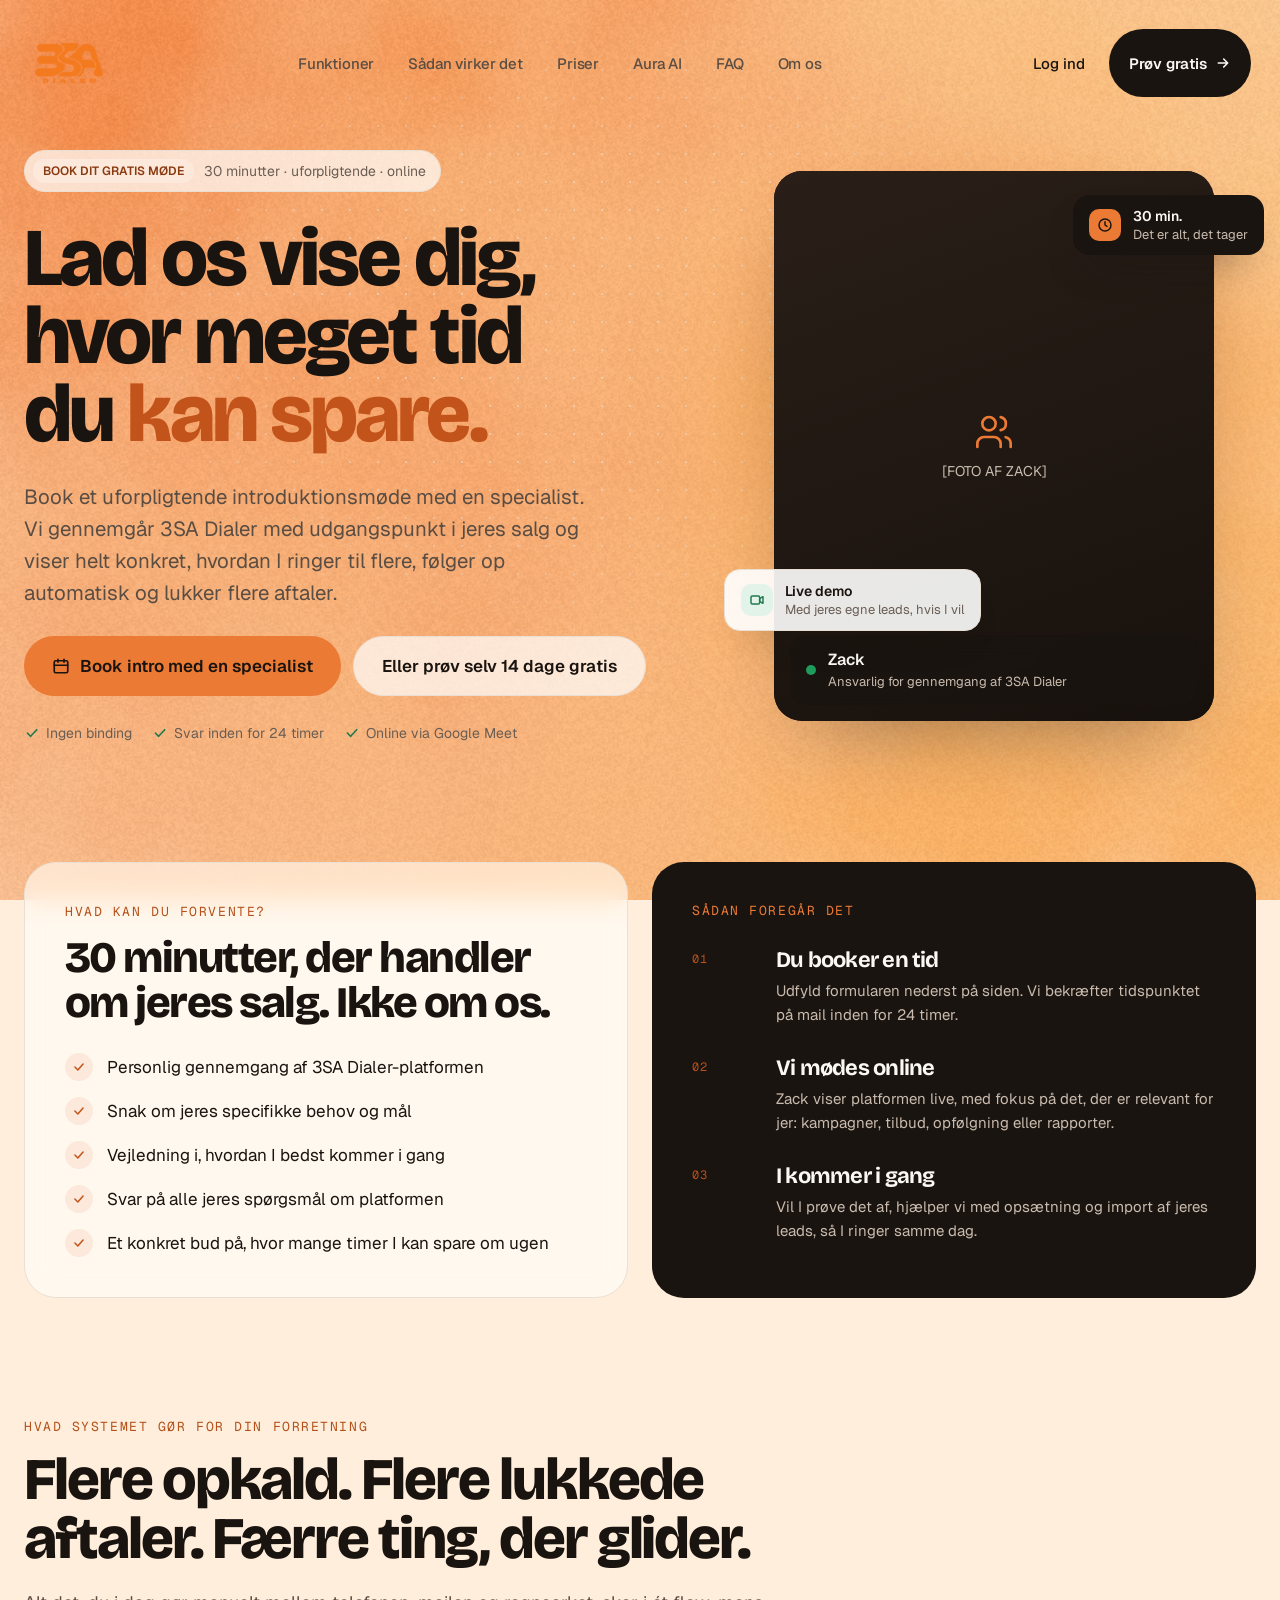
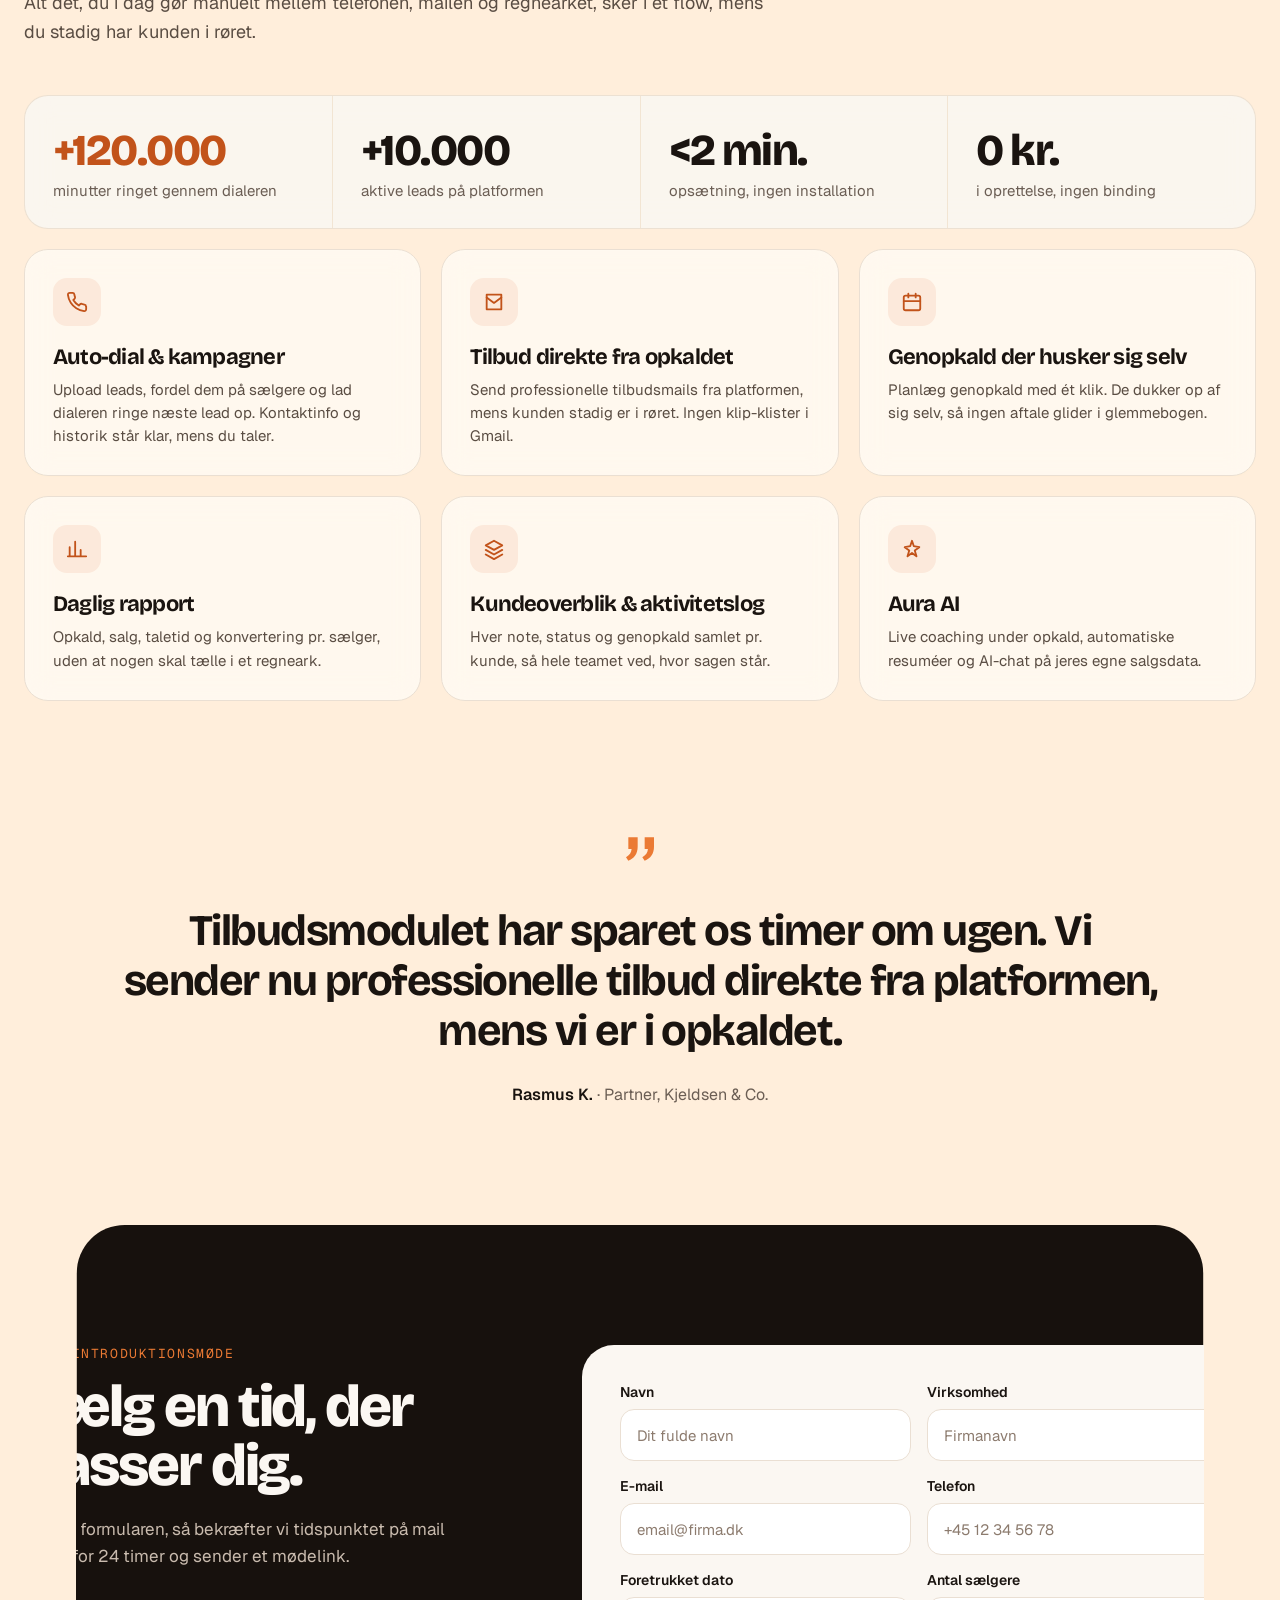
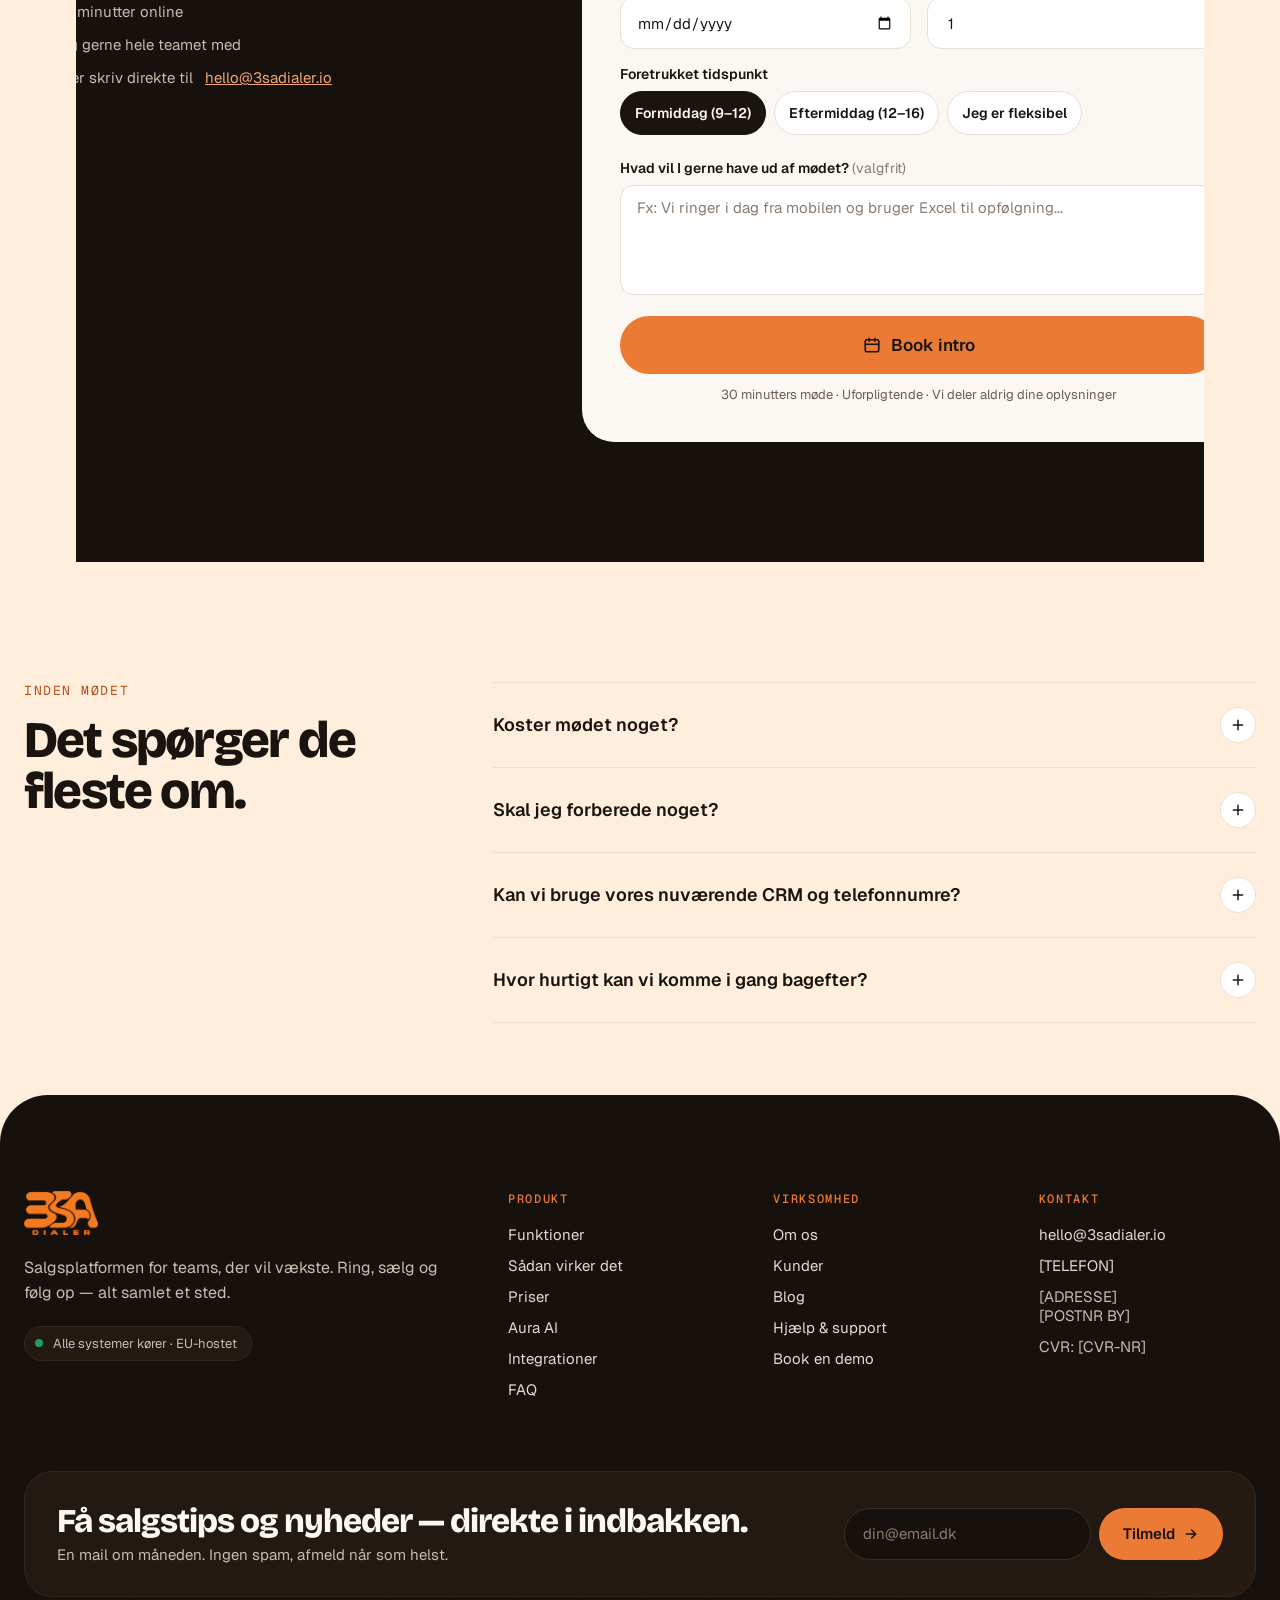
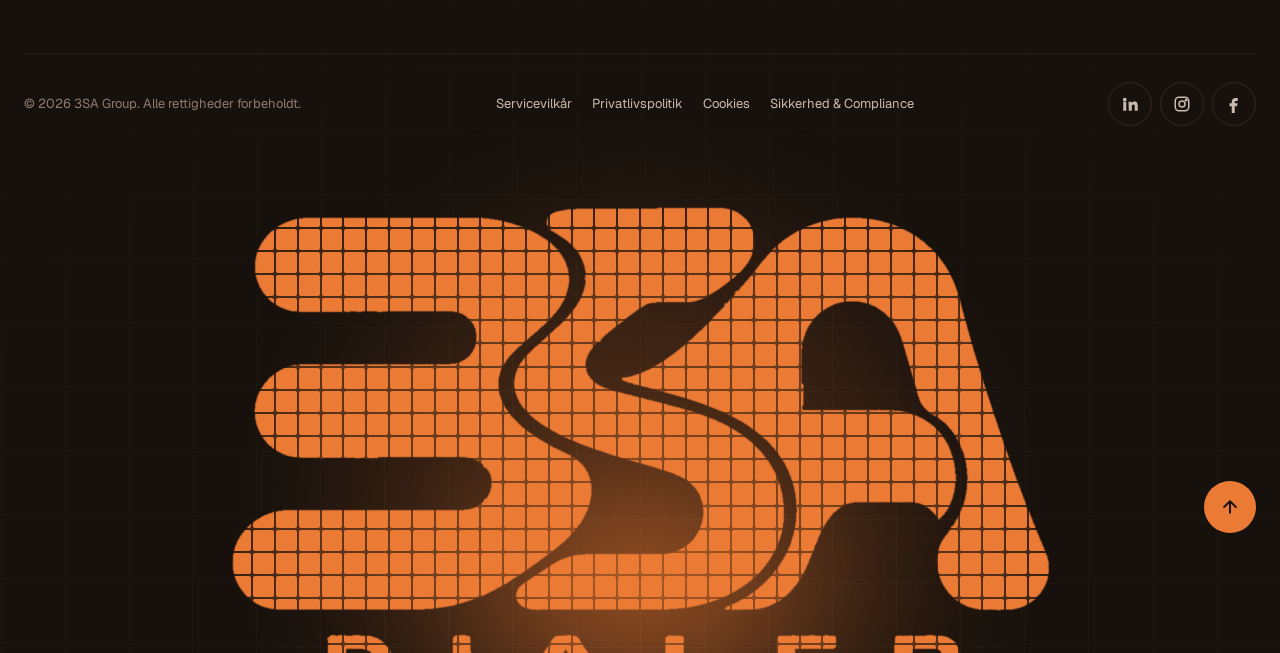
==== book-intro.html @ da14709a "Privatlivspolitik, servicevilkår og book intro-sider - privatlivspolitik.html og servicevilkaar.html" ====
<!doctype html>
<html lang="da">
<head>
<meta charset="utf-8">
<meta name="viewport" content="width=device-width, initial-scale=1">
<title>Book intro – 3SA Dialer | 30 minutters gratis gennemgang</title>
<meta name="description" content="Book en uforpligtende 30 minutters intro med en specialist. Vi gennemgår 3SA Dialer, dine behov og hvordan I kan ringe til flere og lukke flere.">
<link rel="canonical" href="https://3sadialer.io/book-intro">
<link rel="icon" type="image/png" href="/logo.png">
<meta property="og:type" content="website">
<meta property="og:title" content="Book intro – 3SA Dialer">
<meta property="og:description" content="Dialer og CRM til salgsteams. Betal kun for taletid eller få ubegrænset ringetid. Prøv 14 dage gratis.">
<meta property="og:url" content="https://3sadialer.io/book-intro">
<meta property="og:image" content="https://3sadialer.io/logo.png">
<meta property="og:locale" content="da_DK">
<link rel="preconnect" href="https://fonts.googleapis.com">
<link href="https://fonts.googleapis.com/css2?family=Bricolage+Grotesque:opsz,wght@12..96,500;12..96,700;12..96,800&amp;family=Geist:wght@400;500;600&amp;family=Geist+Mono:wght@400;500&amp;display=swap" rel="stylesheet">
<link rel="stylesheet" href="/assets/site.css">
</head>
<body>
<div id="loader" aria-hidden="true"><div class="llogo"><img src="/logo.png" alt=""><span class="lsweep"></span></div><div class="lbar"><i></i></div></div>
<div id="progress" aria-hidden="true"></div>
<header class="hd" id="hd">
<div class="hd-bar">
<a class="hd-logo" href="/" aria-label="3SA Dialer – forside"><img src="/logo.png" alt="3SA Dialer"></a>
<nav class="hd-nav" id="hdnav" aria-label="Primær">
<span class="hd-pill" aria-hidden="true"></span>
<a href="/#funktioner" data-sec="funktioner">Funktioner<span class="dot"></span></a>
<a href="/#saadan" data-sec="saadan">Sådan virker det<span class="dot"></span></a>
<a href="/#priser" data-sec="priser">Priser<span class="dot"></span></a>
<a href="/#aura" data-sec="aura">Aura AI<span class="dot"></span></a>
<a href="/#faq" data-sec="faq">FAQ<span class="dot"></span></a>
<a href="/om-os" data-sec="om-os">Om os<span class="dot"></span></a>
</nav>
<div class="hd-acts">
<a class="hd-login" href="https://app.3sadialer.io">Log ind</a>
<a class="hd-cta" href="/#priser">Prøv gratis<svg width="16" height="16" viewBox="0 0 24 24" fill="none" stroke="currentColor" stroke-width="2.4" stroke-linecap="round" stroke-linejoin="round" aria-hidden="true"><path d="M5 12h14M13 6l6 6-6 6"></path></svg></a>
<button class="hd-burger" id="burger" type="button" aria-label="Åbn menu" aria-expanded="false" aria-controls="mm"><span></span><span></span><span></span></button>
</div>
</div>
</header>
<div class="mm" id="mm" aria-hidden="true">
<div class="mm-glow" aria-hidden="true"></div><div class="mm-grid" aria-hidden="true"></div>
<div class="mm-label">MENU</div>
<ul class="mm-nav">
<li><a href="/#funktioner"><i>01</i>Funktioner<span class="arr"><svg width="16" height="16" viewBox="0 0 24 24" fill="none" stroke="currentColor" stroke-width="2.2" stroke-linecap="round" stroke-linejoin="round" aria-hidden="true"><path d="M5 12h14M13 6l6 6-6 6"></path></svg></span></a></li>
<li><a href="/#saadan"><i>02</i>Sådan virker det<span class="arr"><svg width="16" height="16" viewBox="0 0 24 24" fill="none" stroke="currentColor" stroke-width="2.2" stroke-linecap="round" stroke-linejoin="round" aria-hidden="true"><path d="M5 12h14M13 6l6 6-6 6"></path></svg></span></a></li>
<li><a href="/#priser"><i>03</i>Priser<span class="arr"><svg width="16" height="16" viewBox="0 0 24 24" fill="none" stroke="currentColor" stroke-width="2.2" stroke-linecap="round" stroke-linejoin="round" aria-hidden="true"><path d="M5 12h14M13 6l6 6-6 6"></path></svg></span></a></li>
<li><a href="/#aura"><i>04</i>Aura AI<span class="arr"><svg width="16" height="16" viewBox="0 0 24 24" fill="none" stroke="currentColor" stroke-width="2.2" stroke-linecap="round" stroke-linejoin="round" aria-hidden="true"><path d="M5 12h14M13 6l6 6-6 6"></path></svg></span></a></li>
<li><a href="/#faq"><i>05</i>FAQ<span class="arr"><svg width="16" height="16" viewBox="0 0 24 24" fill="none" stroke="currentColor" stroke-width="2.2" stroke-linecap="round" stroke-linejoin="round" aria-hidden="true"><path d="M5 12h14M13 6l6 6-6 6"></path></svg></span></a></li>
<li><a href="/om-os"><i>06</i>Om os<span class="arr"><svg width="16" height="16" viewBox="0 0 24 24" fill="none" stroke="currentColor" stroke-width="2.2" stroke-linecap="round" stroke-linejoin="round" aria-hidden="true"><path d="M5 12h14M13 6l6 6-6 6"></path></svg></span></a></li>
</ul>
<div class="mm-foot">
<a class="mm-cta" href="/#priser">Prøv 14 dage gratis<svg width="18" height="18" viewBox="0 0 24 24" fill="none" stroke="currentColor" stroke-width="2.4" stroke-linecap="round" stroke-linejoin="round" aria-hidden="true"><path d="M5 12h14M13 6l6 6-6 6"></path></svg></a>
<a class="mm-login" href="https://app.3sadialer.io">Log ind</a>
<div class="mm-meta"><span><b>●</b> ALLE SYSTEMER KØRER</span><span>EU-HOSTET</span></div>
</div>
</div>
<div id="bg" aria-hidden="true"><canvas id="shader"></canvas><div class="blob b1"></div><div class="blob b2"></div><div class="blob b3"></div><div class="blob b4"></div><div class="blob b5"></div><div class="blob cursor"></div><div class="grain"></div></div>
<div class="lp" style="font-family: 'Geist', system-ui, sans-serif; color: #1A1410; overflow: hidden">

<!-- ============ BOOK INTRO: HERO ============ -->
<section id="top" style="position: relative; padding: 150px 24px 80px">
<div style="position: absolute; inset: 0; background-image: radial-gradient(#E6D9CB 1px, transparent 1px); background-size: 28px 28px; opacity: .7; -webkit-mask-image: radial-gradient(ellipse 70% 60% at 50% 40%, #000 30%, transparent 80%); mask-image: radial-gradient(ellipse 70% 60% at 50% 40%, #000 30%, transparent 80%); pointer-events: none" aria-hidden="true" data-parallax="0.25"></div>
<div style="position: relative; max-width: 1240px; margin: 0 auto; display: flex; flex-wrap: wrap; gap: 56px; align-items: center">
<div class="sec-copy" style="flex: 1.2 1 480px; min-width: 0; display: flex; flex-direction: column; gap: 28px">
<div class="in1" style="display: inline-flex; align-self: flex-start; align-items: center; gap: 10px; padding: 8px 14px 8px 8px; border-radius: 999px; background: rgba(255,255,255,.7); border: 1px solid #EADFD3; font-size: 14px; color: #6B5E54">
<span style="background: #FCE9DB; color: #8A3A10; font-weight: 600; padding: 4px 10px; border-radius: 999px; font-size: 12px">BOOK DIT GRATIS MØDE</span>
<span>30 minutter · uforpligtende · online</span>
</div>
<h1 class="disp" style="margin: 0; font-size: clamp(44px, 6.4vw, 92px); line-height: .95; font-weight: 800"><span class="line"><span>Lad os vise dig,</span></span><span class="line"><span>hvor meget tid</span></span><span class="line"><span>du <span style="color: #C2531A">kan spare.</span></span></span></h1>
<p class="in3" style="margin: 0; font-size: clamp(18px, 1.6vw, 21px); line-height: 1.55; color: #5A4D43; max-width: 560px">Book et uforpligtende introduktionsmøde med en specialist. Vi gennemgår 3SA Dialer med udgangspunkt i jeres salg og viser helt konkret, hvordan I ringer til flere, følger op automatisk og lukker flere aftaler.</p>
<div class="in4" style="display: flex; flex-wrap: wrap; gap: 12px">
<a class="btn magnet" href="#book" style="display: inline-flex; align-items: center; gap: 10px; padding: 18px 28px; border-radius: 999px; background: #EB7A34; color: #1A1410; font-weight: 600; font-size: 17px; text-decoration: none; min-height: 44px"><svg width="18" height="18" viewBox="0 0 24 24" fill="none" stroke="currentColor" stroke-width="2.2" stroke-linecap="round" stroke-linejoin="round" aria-hidden="true"><rect x="3" y="5" width="18" height="16" rx="2"></rect><path d="M16 3v4M8 3v4M3 11h18"></path></svg> Book intro med en specialist</a>
<a class="btn magnet" href="https://app.3sadialer.io" style="display: inline-flex; align-items: center; gap: 10px; padding: 18px 28px; border-radius: 999px; background: rgba(255,255,255,.7); color: #1A1410; font-weight: 600; font-size: 17px; text-decoration: none; border: 1px solid #EADFD3; min-height: 44px">Eller prøv selv 14 dage gratis</a>
</div>
<div class="in4" style="display: flex; flex-wrap: wrap; gap: 20px; font-size: 14px; color: #6B5E54">
<span style="display: inline-flex; align-items: center; gap: 6px"><svg width="16" height="16" viewBox="0 0 24 24" fill="none" stroke="#1F7A4D" stroke-width="2.4" stroke-linecap="round" stroke-linejoin="round" aria-hidden="true"><path d="M5 12l5 5 9-10"></path></svg>Ingen binding</span>
<span style="display: inline-flex; align-items: center; gap: 6px"><svg width="16" height="16" viewBox="0 0 24 24" fill="none" stroke="#1F7A4D" stroke-width="2.4" stroke-linecap="round" stroke-linejoin="round" aria-hidden="true"><path d="M5 12l5 5 9-10"></path></svg>Svar inden for 24 timer</span>
<span style="display: inline-flex; align-items: center; gap: 6px"><svg width="16" height="16" viewBox="0 0 24 24" fill="none" stroke="#1F7A4D" stroke-width="2.4" stroke-linecap="round" stroke-linejoin="round" aria-hidden="true"><path d="M5 12l5 5 9-10"></path></svg>Online via Google Meet</span>
</div>
</div>
<div id="tilt" style="flex: 1 1 380px; min-width: 0; position: relative">
<div class="glow" aria-hidden="true"></div>
<div class="bi-photo in3">
<img src="/zack.jpg" alt="Zack, ansvarlig for gennemgang af 3SA Dialer" onerror="this.style.display='none'">
<div class="ph" aria-hidden="true"><svg width="40" height="40" viewBox="0 0 24 24" fill="none" stroke="#EB7A34" stroke-width="1.6" stroke-linecap="round" stroke-linejoin="round" aria-hidden="true"><path d="M16 21v-2a4 4 0 0 0-4-4H6a4 4 0 0 0-4 4v2"></path><circle cx="9" cy="7" r="4"></circle><path d="M22 21v-2a4 4 0 0 0-3-3.9M16 3.1a4 4 0 0 1 0 7.8"></path></svg><span>[FOTO AF ZACK]</span></div>
<div class="tag"><span style="width: 10px; height: 10px; border-radius: 50%; background: #1F9D5C; flex: none" class="dot"></span><div><b>Zack</b><span>Ansvarlig for gennemgang af 3SA Dialer</span></div></div>
</div>
<div class="float1" style="position: absolute; top: 24px; right: -8px; z-index: 2">
<div style="display: flex; align-items: center; gap: 12px; background: #1A1410; color: #FBF7F2; padding: 12px 16px; border-radius: 16px; font-size: 14px; box-shadow: 0 20px 40px -20px rgba(26,20,16,.6)">
<span style="width: 32px; height: 32px; border-radius: 10px; background: #EB7A34; display: flex; align-items: center; justify-content: center"><svg width="16" height="16" viewBox="0 0 24 24" fill="none" stroke="#1A1410" stroke-width="2.2" stroke-linecap="round" stroke-linejoin="round" aria-hidden="true"><circle cx="12" cy="12" r="9"></circle><path d="M12 7v5l3 2"></path></svg></span>
<span><b style="font-weight: 600">30 min.</b><br><span style="color: #C9BBAE; font-size: 13px">Det er alt, det tager</span></span>
</div>
</div>
<div class="float2" style="position: absolute; bottom: 90px; left: -8px; z-index: 2">
<div style="display: flex; align-items: center; gap: 12px; background: rgba(255,255,255,.9); padding: 12px 16px; border-radius: 16px; font-size: 14px; border: 1px solid #EADFD3; box-shadow: 0 20px 40px -24px rgba(26,20,16,.4)">
<span style="width: 32px; height: 32px; border-radius: 10px; background: #E2F3E9; display: flex; align-items: center; justify-content: center"><svg width="16" height="16" viewBox="0 0 24 24" fill="none" stroke="#1F7A4D" stroke-width="2.2" stroke-linecap="round" stroke-linejoin="round" aria-hidden="true"><rect x="3" y="6" width="13" height="12" rx="2"></rect><path d="M16 10l5-3v10l-5-3z"></path></svg></span>
<span><b style="font-weight: 600">Live demo</b><br><span style="color: #6B5E54; font-size: 13px">Med jeres egne leads, hvis I vil</span></span>
</div>
</div>
</div>
</div>
</section>

<!-- ============ HVAD KAN DU FORVENTE ============ -->
<section style="padding: 40px 24px 120px">
<div style="max-width: 1240px; margin: 0 auto; display: flex; flex-wrap: wrap; gap: 24px">
<div class="reveal card glass r-left" style="flex: 1 1 440px; min-width: 0; background: rgba(255,255,255,.62); border: 1px solid #EADFD3; border-radius: 32px; padding: 40px">
<div class="mono" style="font-size: 13px; letter-spacing: .12em; color: #B4501A">HVAD KAN DU FORVENTE?</div>
<h2 class="disp" style="margin: 16px 0 0; font-size: clamp(30px, 3.4vw, 44px); line-height: 1.02; font-weight: 800">30 minutter, der handler om jeres salg. Ikke om os.</h2>
<ul style="list-style: none; margin: 28px 0 0; padding: 0; display: flex; flex-direction: column; gap: 16px; font-size: 17px">
<li style="display: flex; gap: 14px; align-items: center"><span style="width: 28px; height: 28px; border-radius: 50%; background: #FCE9DB; display: flex; align-items: center; justify-content: center; flex: none"><svg width="14" height="14" viewBox="0 0 24 24" fill="none" stroke="#C2531A" stroke-width="2.6" stroke-linecap="round" stroke-linejoin="round" aria-hidden="true"><path d="M5 12l5 5 9-10"></path></svg></span>Personlig gennemgang af 3SA Dialer-platformen</li>
<li style="display: flex; gap: 14px; align-items: center"><span style="width: 28px; height: 28px; border-radius: 50%; background: #FCE9DB; display: flex; align-items: center; justify-content: center; flex: none"><svg width="14" height="14" viewBox="0 0 24 24" fill="none" stroke="#C2531A" stroke-width="2.6" stroke-linecap="round" stroke-linejoin="round" aria-hidden="true"><path d="M5 12l5 5 9-10"></path></svg></span>Snak om jeres specifikke behov og mål</li>
<li style="display: flex; gap: 14px; align-items: center"><span style="width: 28px; height: 28px; border-radius: 50%; background: #FCE9DB; display: flex; align-items: center; justify-content: center; flex: none"><svg width="14" height="14" viewBox="0 0 24 24" fill="none" stroke="#C2531A" stroke-width="2.6" stroke-linecap="round" stroke-linejoin="round" aria-hidden="true"><path d="M5 12l5 5 9-10"></path></svg></span>Vejledning i, hvordan I bedst kommer i gang</li>
<li style="display: flex; gap: 14px; align-items: center"><span style="width: 28px; height: 28px; border-radius: 50%; background: #FCE9DB; display: flex; align-items: center; justify-content: center; flex: none"><svg width="14" height="14" viewBox="0 0 24 24" fill="none" stroke="#C2531A" stroke-width="2.6" stroke-linecap="round" stroke-linejoin="round" aria-hidden="true"><path d="M5 12l5 5 9-10"></path></svg></span>Svar på alle jeres spørgsmål om platformen</li>
<li style="display: flex; gap: 14px; align-items: center"><span style="width: 28px; height: 28px; border-radius: 50%; background: #FCE9DB; display: flex; align-items: center; justify-content: center; flex: none"><svg width="14" height="14" viewBox="0 0 24 24" fill="none" stroke="#C2531A" stroke-width="2.6" stroke-linecap="round" stroke-linejoin="round" aria-hidden="true"><path d="M5 12l5 5 9-10"></path></svg></span>Et konkret bud på, hvor mange timer I kan spare om ugen</li>
</ul>
</div>
<div class="reveal card r-right" style="flex: 1 1 440px; min-width: 0; background: #1A1410; color: #FBF7F2; border-radius: 32px; padding: 40px; display: flex; flex-direction: column; gap: 28px">
<div class="mono" style="font-size: 13px; letter-spacing: .12em; color: #EB7A34">SÅDAN FOREGÅR DET</div>
<div class="bi-step"><div class="t">01</div><div><h3 class="disp" style="margin: 0; font-size: 22px; font-weight: 700">Du booker en tid</h3><p style="margin: 6px 0 0; font-size: 15px; line-height: 1.6; color: #C9BBAE">Udfyld formularen nederst på siden. Vi bekræfter tidspunktet på mail inden for 24 timer.</p></div></div>
<div class="bi-step"><div class="t">02</div><div><h3 class="disp" style="margin: 0; font-size: 22px; font-weight: 700">Vi mødes online</h3><p style="margin: 6px 0 0; font-size: 15px; line-height: 1.6; color: #C9BBAE">Zack viser platformen live, med fokus på det, der er relevant for jer: kampagner, tilbud, opfølgning eller rapporter.</p></div></div>
<div class="bi-step"><div class="t">03</div><div><h3 class="disp" style="margin: 0; font-size: 22px; font-weight: 700">I kommer i gang</h3><p style="margin: 6px 0 0; font-size: 15px; line-height: 1.6; color: #C9BBAE">Vil I prøve det af, hjælper vi med opsætning og import af jeres leads, så I ringer samme dag.</p></div></div>
</div>
</div>
</section>

<!-- ============ DET FÅR I UD AF DET ============ -->
<section style="padding: 0 24px 120px">
<div style="max-width: 1240px; margin: 0 auto">
<div class="reveal" style="max-width: 760px">
<div class="mono" style="font-size: 13px; letter-spacing: .12em; color: #B4501A">HVAD SYSTEMET GØR FOR DIN FORRETNING</div>
<h2 class="disp" style="margin: 16px 0 0; font-size: clamp(36px, 4.6vw, 64px); line-height: 1; font-weight: 800">Flere opkald. Flere lukkede aftaler. Færre ting, der glider.</h2>
<p style="margin: 20px 0 0; font-size: 18px; line-height: 1.6; color: #5A4D43">Alt det, du i dag gør manuelt mellem telefonen, mailen og regnearket, sker i ét flow, mens du stadig har kunden i røret.</p>
</div>
<div class="reveal glass" style="margin-top: 48px; display: grid; grid-template-columns: repeat(auto-fit, minmax(220px, 1fr)); gap: 1px; background: rgba(234,223,211,.6); border: 1px solid rgba(234,223,211,.8); border-radius: 24px; overflow: hidden">
<div style="background: rgba(255,255,255,.62); padding: 28px"><div class="disp count" style="font-size: 44px; font-weight: 800; color: #C2531A">+120.000</div><div style="color: #6B5E54; font-size: 15px; margin-top: 4px">minutter ringet gennem dialeren</div></div>
<div style="background: rgba(255,255,255,.62); padding: 28px"><div class="disp count" style="font-size: 44px; font-weight: 800">+10.000</div><div style="color: #6B5E54; font-size: 15px; margin-top: 4px">aktive leads på platformen</div></div>
<div style="background: rgba(255,255,255,.62); padding: 28px"><div class="disp" style="font-size: 44px; font-weight: 800">&lt;2 min.</div><div style="color: #6B5E54; font-size: 15px; margin-top: 4px">opsætning, ingen installation</div></div>
<div style="background: rgba(255,255,255,.62); padding: 28px"><div class="disp" style="font-size: 44px; font-weight: 800">0 kr.</div><div style="color: #6B5E54; font-size: 15px; margin-top: 4px">i oprettelse, ingen binding</div></div>
</div>
<div style="margin-top: 20px; display: grid; grid-template-columns: repeat(auto-fit, minmax(300px, 1fr)); gap: 20px">
<div class="reveal card glass spot" style="background: rgba(255,255,255,.62); border: 1px solid #EADFD3; border-radius: 24px; padding: 28px"><span style="width: 48px; height: 48px; border-radius: 14px; background: #FCE9DB; display: flex; align-items: center; justify-content: center"><svg width="22" height="22" viewBox="0 0 24 24" fill="none" stroke="#C2531A" stroke-width="2" stroke-linecap="round" stroke-linejoin="round" aria-hidden="true"><path d="M22 16.9v3a2 2 0 0 1-2.2 2 19.8 19.8 0 0 1-8.6-3.1 19.5 19.5 0 0 1-6-6A19.8 19.8 0 0 1 2.1 4.2 2 2 0 0 1 4.1 2h3a2 2 0 0 1 2 1.7c.1.9.4 1.8.7 2.7a2 2 0 0 1-.5 2.1L8 9.8a16 16 0 0 0 6 6l1.3-1.3a2 2 0 0 1 2.1-.4c.9.3 1.8.6 2.7.7a2 2 0 0 1 1.7 2z"></path></svg></span><h3 class="disp" style="margin: 18px 0 0; font-size: 22px; font-weight: 700">Auto-dial & kampagner</h3><p style="margin: 8px 0 0; font-size: 15px; line-height: 1.55; color: #5A4D43">Upload leads, fordel dem på sælgere og lad dialeren ringe næste lead op. Kontaktinfo og historik står klar, mens du taler.</p></div><div class="reveal card glass spot" style="background: rgba(255,255,255,.62); border: 1px solid #EADFD3; border-radius: 24px; padding: 28px"><span style="width: 48px; height: 48px; border-radius: 14px; background: #FCE9DB; display: flex; align-items: center; justify-content: center"><svg width="22" height="22" viewBox="0 0 24 24" fill="none" stroke="#C2531A" stroke-width="2" stroke-linecap="round" stroke-linejoin="round" aria-hidden="true"><path d="M4 4h16v16H4z"></path><path d="M4 7l8 6 8-6"></path></svg></span><h3 class="disp" style="margin: 18px 0 0; font-size: 22px; font-weight: 700">Tilbud direkte fra opkaldet</h3><p style="margin: 8px 0 0; font-size: 15px; line-height: 1.55; color: #5A4D43">Send professionelle tilbudsmails fra platformen, mens kunden stadig er i røret. Ingen klip-klister i Gmail.</p></div><div class="reveal card glass spot" style="background: rgba(255,255,255,.62); border: 1px solid #EADFD3; border-radius: 24px; padding: 28px"><span style="width: 48px; height: 48px; border-radius: 14px; background: #FCE9DB; display: flex; align-items: center; justify-content: center"><svg width="22" height="22" viewBox="0 0 24 24" fill="none" stroke="#C2531A" stroke-width="2" stroke-linecap="round" stroke-linejoin="round" aria-hidden="true"><rect x="3" y="5" width="18" height="16" rx="2"></rect><path d="M16 3v4M8 3v4M3 11h18"></path></svg></span><h3 class="disp" style="margin: 18px 0 0; font-size: 22px; font-weight: 700">Genopkald der husker sig selv</h3><p style="margin: 8px 0 0; font-size: 15px; line-height: 1.55; color: #5A4D43">Planlæg genopkald med ét klik. De dukker op af sig selv, så ingen aftale glider i glemmebogen.</p></div><div class="reveal card glass spot" style="background: rgba(255,255,255,.62); border: 1px solid #EADFD3; border-radius: 24px; padding: 28px"><span style="width: 48px; height: 48px; border-radius: 14px; background: #FCE9DB; display: flex; align-items: center; justify-content: center"><svg width="22" height="22" viewBox="0 0 24 24" fill="none" stroke="#C2531A" stroke-width="2" stroke-linecap="round" stroke-linejoin="round" aria-hidden="true"><path d="M4 20V10M10 20V4M16 20v-7M22 20H2"></path></svg></span><h3 class="disp" style="margin: 18px 0 0; font-size: 22px; font-weight: 700">Daglig rapport</h3><p style="margin: 8px 0 0; font-size: 15px; line-height: 1.55; color: #5A4D43">Opkald, salg, taletid og konvertering pr. sælger, uden at nogen skal tælle i et regneark.</p></div><div class="reveal card glass spot" style="background: rgba(255,255,255,.62); border: 1px solid #EADFD3; border-radius: 24px; padding: 28px"><span style="width: 48px; height: 48px; border-radius: 14px; background: #FCE9DB; display: flex; align-items: center; justify-content: center"><svg width="22" height="22" viewBox="0 0 24 24" fill="none" stroke="#C2531A" stroke-width="2" stroke-linecap="round" stroke-linejoin="round" aria-hidden="true"><path d="M12 3l9 5-9 5-9-5z"></path><path d="M3 13l9 5 9-5M3 18l9 5 9-5"></path></svg></span><h3 class="disp" style="margin: 18px 0 0; font-size: 22px; font-weight: 700">Kundeoverblik & aktivitetslog</h3><p style="margin: 8px 0 0; font-size: 15px; line-height: 1.55; color: #5A4D43">Hver note, status og genopkald samlet pr. kunde, så hele teamet ved, hvor sagen står.</p></div><div class="reveal card glass spot" style="background: rgba(255,255,255,.62); border: 1px solid #EADFD3; border-radius: 24px; padding: 28px"><span style="width: 48px; height: 48px; border-radius: 14px; background: #FCE9DB; display: flex; align-items: center; justify-content: center"><svg width="22" height="22" viewBox="0 0 24 24" fill="none" stroke="#C2531A" stroke-width="2" stroke-linecap="round" stroke-linejoin="round" aria-hidden="true"><path d="M12 3l1.9 5.8L20 10l-5 3.6 1.9 6.4L12 16.3 7.1 20 9 13.6 4 10l6.1-1.2z"></path></svg></span><h3 class="disp" style="margin: 18px 0 0; font-size: 22px; font-weight: 700">Aura AI</h3><p style="margin: 8px 0 0; font-size: 15px; line-height: 1.55; color: #5A4D43">Live coaching under opkald, automatiske resuméer og AI-chat på jeres egne salgsdata.</p></div>
</div>
</div>
</section>

<!-- ============ CITAT ============ -->
<section style="padding: 0 24px 120px">
<figure class="reveal r-blur" style="max-width: 1040px; margin: 0 auto; text-align: center">
<svg width="56" height="56" viewBox="0 0 24 24" fill="#EB7A34" aria-hidden="true" style="margin: 0 auto"><path d="M7 7h4v4c0 3-1.5 5-4 6l-1-1.5c1.5-.8 2.3-2 2.4-3.5H7zM14 7h4v4c0 3-1.5 5-4 6l-1-1.5c1.5-.8 2.3-2 2.4-3.5H14z"></path></svg>
<blockquote class="disp" style="margin: 24px 0 0; font-size: clamp(28px, 3.4vw, 48px); line-height: 1.15; font-weight: 700">Tilbudsmodulet har sparet os timer om ugen. Vi sender nu professionelle tilbud direkte fra platformen, mens vi er i opkaldet.</blockquote>
<figcaption style="margin-top: 28px; font-size: 16px"><b style="font-weight: 600">Rasmus K.</b><span style="color: #6B5E54"> · Partner, Kjeldsen &amp; Co.</span></figcaption>
</figure>
</section>

<!-- ============ BOOKING ============ -->
<section id="book" data-band style="background: #17110D; color: #FBF7F2; padding: 120px 24px; border-radius: 48px; scroll-margin-top: 20px">
<div style="max-width: 1240px; margin: 0 auto; display: flex; flex-wrap: wrap; gap: 48px; align-items: flex-start">
<div class="reveal" style="flex: 1 1 360px; min-width: 0">
<div class="mono" style="font-size: 13px; letter-spacing: .12em; color: #EB7A34">BOOK INTRODUKTIONSMØDE</div>
<h2 class="disp" style="margin: 16px 0 0; font-size: clamp(36px, 4.6vw, 60px); line-height: 1; font-weight: 800">Vælg en tid, der passer dig.</h2>
<p style="margin: 20px 0 0; font-size: 17px; line-height: 1.6; color: #C9BBAE; max-width: 460px">Udfyld formularen, så bekræfter vi tidspunktet på mail inden for 24 timer og sender et mødelink.</p>
<div style="margin-top: 32px; display: flex; flex-direction: column; gap: 14px; font-size: 15px; color: #C9BBAE">
<div style="display: flex; gap: 12px; align-items: center"><svg width="18" height="18" viewBox="0 0 24 24" fill="none" stroke="#EB7A34" stroke-width="2" stroke-linecap="round" stroke-linejoin="round" aria-hidden="true"><circle cx="12" cy="12" r="9"></circle><path d="M12 7v5l3 2"></path></svg>30 minutter online</div>
<div style="display: flex; gap: 12px; align-items: center"><svg width="18" height="18" viewBox="0 0 24 24" fill="none" stroke="#EB7A34" stroke-width="2" stroke-linecap="round" stroke-linejoin="round" aria-hidden="true"><path d="M16 21v-2a4 4 0 0 0-4-4H6a4 4 0 0 0-4 4v2"></path><circle cx="9" cy="7" r="4"></circle><path d="M22 21v-2a4 4 0 0 0-3-3.9M16 3.1a4 4 0 0 1 0 7.8"></path></svg>Tag gerne hele teamet med</div>
<div style="display: flex; gap: 12px; align-items: center"><svg width="18" height="18" viewBox="0 0 24 24" fill="none" stroke="#EB7A34" stroke-width="2" stroke-linecap="round" stroke-linejoin="round" aria-hidden="true"><path d="M4 4h16v16H4z"></path><path d="M4 7l8 6 8-6"></path></svg>Eller skriv direkte til <a href="mailto:hello@3sadialer.io" style="color: #F4A574">hello@3sadialer.io</a></div>
</div>
</div>
<form class="reveal r-scale glass" name="book-intro" method="POST" action="/book-intro?sent=1" data-netlify="true" netlify-honeypot="bot-field" style="flex: 1.3 1 480px; min-width: 0; background: #FBF7F2; color: #1A1410; border-radius: 32px; padding: clamp(24px, 3vw, 40px)">
<input type="hidden" name="form-name" value="book-intro">
<p style="display: none"><label>Udfyld ikke dette felt: <input name="bot-field"></label></p>
<div id="bi-success" hidden style="margin-bottom: 20px; padding: 16px 18px; border-radius: 16px; background: #E2F3E9; color: #1F7A4D; font-weight: 600; display: flex; gap: 10px; align-items: center"><svg width="18" height="18" viewBox="0 0 24 24" fill="none" stroke="#1F7A4D" stroke-width="2.6" stroke-linecap="round" stroke-linejoin="round" aria-hidden="true"><path d="M5 12l5 5 9-10"></path></svg>Tak! Vi har modtaget din booking og vender tilbage inden for 24 timer.</div>
<div class="bi-form">
<div><label for="b-name">Navn</label><input id="b-name" name="navn" type="text" placeholder="Dit fulde navn" required autocomplete="name"></div>
<div><label for="b-company">Virksomhed</label><input id="b-company" name="virksomhed" type="text" placeholder="Firmanavn" required autocomplete="organization"></div>
<div><label for="b-email">E-mail</label><input id="b-email" name="email" type="email" placeholder="email@firma.dk" required autocomplete="email"></div>
<div><label for="b-phone">Telefon</label><input id="b-phone" name="telefon" type="tel" placeholder="+45 12 34 56 78" required autocomplete="tel"></div>
<div><label for="b-date">Foretrukket dato</label><input id="b-date" name="dato" type="date" required></div>
<div><label for="b-size">Antal sælgere</label><select id="b-size" name="saelgere"><option>1</option><option>2–5</option><option>6–15</option><option>16+</option></select></div>
<div class="full"><label>Foretrukket tidspunkt</label>
<div class="bi-slot">
<label><input type="radio" name="tidspunkt" value="Formiddag (9–12)" checked><span>Formiddag (9–12)</span></label>
<label><input type="radio" name="tidspunkt" value="Eftermiddag (12–16)"><span>Eftermiddag (12–16)</span></label>
<label><input type="radio" name="tidspunkt" value="Fleksibel"><span>Jeg er fleksibel</span></label>
</div></div>
<div class="full"><label for="b-msg">Hvad vil I gerne have ud af mødet? <span style="font-weight: 400; color: #8C7B6E">(valgfrit)</span></label><textarea id="b-msg" name="besked" placeholder="Fx: Vi ringer i dag fra mobilen og bruger Excel til opfølgning..."></textarea></div>
<div class="full"><button class="btn magnet" type="submit" style="width: 100%; border: 0; cursor: pointer; display: flex; justify-content: center; align-items: center; gap: 10px; padding: 18px 28px; border-radius: 999px; background: #EB7A34; color: #1A1410; font: 600 17px 'Geist', sans-serif; min-height: 56px"><svg width="18" height="18" viewBox="0 0 24 24" fill="none" stroke="currentColor" stroke-width="2.2" stroke-linecap="round" stroke-linejoin="round" aria-hidden="true"><rect x="3" y="5" width="18" height="16" rx="2"></rect><path d="M16 3v4M8 3v4M3 11h18"></path></svg> Book intro</button>
<p style="margin: 12px 0 0; text-align: center; font-size: 13px; color: #6B5E54">30 minutters møde · Uforpligtende · Vi deler aldrig dine oplysninger</p></div>
</div>
</form>
</div>
</section>

<!-- ============ FAQ MINI ============ -->
<section style="padding: 120px 24px 72px">
<div style="max-width: 1240px; margin: 0 auto; display: flex; flex-wrap: wrap; gap: 48px">
<div class="reveal" style="flex: 1 1 320px; min-width: 0">
<div class="mono" style="font-size: 13px; letter-spacing: .12em; color: #B4501A">INDEN MØDET</div>
<h2 class="disp" style="margin: 16px 0 0; font-size: clamp(36px, 4vw, 56px); line-height: 1; font-weight: 800">Det spørger de fleste om.</h2>
</div>
<div class="reveal" style="flex: 2 1 560px; min-width: 0; border-top: 1px solid #EADFD3">
<div style="border-bottom: 1px solid #EADFD3"><button class="faqbtn" aria-expanded="false">Koster mødet noget?<span style="width: 36px; height: 36px; border-radius: 50%; background: #FFFFFF; border: 1px solid #EADFD3; display: flex; align-items: center; justify-content: center; flex: none; transition: transform .3s; transform: none"><svg width="16" height="16" viewBox="0 0 24 24" fill="none" stroke="#1A1410" stroke-width="2.2" stroke-linecap="round" aria-hidden="true"><path d="M12 5v14M5 12h14"></path></svg></span></button><p hidden class="faqans" style="margin: 0 0 24px; font-size: 16px; line-height: 1.6; color: #5A4D43; max-width: 640px; animation: fadeUp .4s both">Nej. Mødet er gratis og uforpligtende. Du beslutter bagefter, om I vil prøve platformen i 14 dage gratis.</p></div>
<div style="border-bottom: 1px solid #EADFD3"><button class="faqbtn" aria-expanded="false">Skal jeg forberede noget?<span style="width: 36px; height: 36px; border-radius: 50%; background: #FFFFFF; border: 1px solid #EADFD3; display: flex; align-items: center; justify-content: center; flex: none; transition: transform .3s; transform: none"><svg width="16" height="16" viewBox="0 0 24 24" fill="none" stroke="#1A1410" stroke-width="2.2" stroke-linecap="round" aria-hidden="true"><path d="M12 5v14M5 12h14"></path></svg></span></button><p hidden class="faqans" style="margin: 0 0 24px; font-size: 16px; line-height: 1.6; color: #5A4D43; max-width: 640px; animation: fadeUp .4s both">Ikke andet end at tænke over, hvordan I ringer og følger op i dag. Har I en liste med leads, kan vi bruge den i demoen.</p></div>
<div style="border-bottom: 1px solid #EADFD3"><button class="faqbtn" aria-expanded="false">Kan vi bruge vores nuværende CRM og telefonnumre?<span style="width: 36px; height: 36px; border-radius: 50%; background: #FFFFFF; border: 1px solid #EADFD3; display: flex; align-items: center; justify-content: center; flex: none; transition: transform .3s; transform: none"><svg width="16" height="16" viewBox="0 0 24 24" fill="none" stroke="#1A1410" stroke-width="2.2" stroke-linecap="round" aria-hidden="true"><path d="M12 5v14M5 12h14"></path></svg></span></button><p hidden class="faqans" style="margin: 0 0 24px; font-size: 16px; line-height: 1.6; color: #5A4D43; max-width: 640px; animation: fadeUp .4s both">Ja. I kan importere leads via CSV eller integration, og I kan flytte jeres eksisterende numre til platformen eller købe nye på få minutter.</p></div>
<div style="border-bottom: 1px solid #EADFD3"><button class="faqbtn" aria-expanded="false">Hvor hurtigt kan vi komme i gang bagefter?<span style="width: 36px; height: 36px; border-radius: 50%; background: #FFFFFF; border: 1px solid #EADFD3; display: flex; align-items: center; justify-content: center; flex: none; transition: transform .3s; transform: none"><svg width="16" height="16" viewBox="0 0 24 24" fill="none" stroke="#1A1410" stroke-width="2.2" stroke-linecap="round" aria-hidden="true"><path d="M12 5v14M5 12h14"></path></svg></span></button><p hidden class="faqans" style="margin: 0 0 24px; font-size: 16px; line-height: 1.6; color: #5A4D43; max-width: 640px; animation: fadeUp .4s both">Samme dag. Opsætningen tager under 2 minutter, alt kører i browseren, og vi hjælper med import af jeres leads.</p></div>
</div>
</div>
</section>

<footer class="ft">
<div class="ft-glow" aria-hidden="true"></div>
<div class="ft-grid" aria-hidden="true"></div>
<button class="ft-top-btn" type="button" aria-label="Til toppen" onclick="window.scrollTo({top:0,behavior:'smooth'})"><svg width="20" height="20" viewBox="0 0 24 24" fill="none" stroke="currentColor" stroke-width="2.4" stroke-linecap="round" stroke-linejoin="round" aria-hidden="true"><path d="M12 19V5M5 12l7-7 7 7"></path></svg></button>
<div class="ft-wrap">

<div class="ft-top">
<div class="ft-brand">
<div class="ft-logo"><img src="/logo.png" alt="3SA Dialer" style="height:44px;width:auto"></div>
<p>Salgsplatformen for teams, der vil vækste. Ring, sælg og følg op — alt samlet et sted.</p>
<span class="ft-status"><b></b>Alle systemer kører · EU-hostet</span>
</div>

<div class="ft-cols">
<div class="ft-col"><h4>PRODUKT</h4><ul>
<li><a href="#">Funktioner</a></li><li><a href="#">Sådan virker det</a></li><li><a href="/#priser">Priser</a></li><li><a href="#">Aura AI</a></li><li><a href="#">Integrationer</a></li><li><a href="#">FAQ</a></li></ul></div>
<div class="ft-col"><h4>VIRKSOMHED</h4><ul>
<li><a href="/om-os">Om os</a></li><li><a href="#">Kunder</a></li><li><a href="#">Blog</a></li><li><a href="#">Hjælp &amp; support</a></li><li><a href="/book-intro">Book en demo</a></li></ul></div>
<div class="ft-col"><h4>KONTAKT</h4><ul>
<li><a href="mailto:hello@3sadialer.io">hello@3sadialer.io</a></li><li><a href="tel:[TELEFON]">[TELEFON]</a></li><li><span style="color:#C9BBAE">[ADRESSE]<br>[POSTNR BY]</span></li><li><span style="color:#C9BBAE">CVR: [CVR-NR]</span></li></ul></div>
</div>
</div>

<div class="ft-cta">
<div><h3>Få salgstips og nyheder — direkte i indbakken.</h3><p>En mail om måneden. Ingen spam, afmeld når som helst.</p></div>
<form class="ft-form" onsubmit="event.preventDefault();this.querySelector('button').textContent='Tak — du er tilmeldt ✓';">
<label for="ft-mail" style="position:absolute;width:1px;height:1px;overflow:hidden;clip:rect(0 0 0 0)">E-mail</label>
<input id="ft-mail" type="email" placeholder="din@email.dk" required>
<button type="submit">Tilmeld <svg width="16" height="16" viewBox="0 0 24 24" fill="none" stroke="currentColor" stroke-width="2.4" stroke-linecap="round" stroke-linejoin="round" aria-hidden="true"><path d="M5 12h14M13 6l6 6-6 6"></path></svg></button>
</form>
</div>

<div class="ft-bottom">
<span>© 2026 3SA Group. Alle rettigheder forbeholdt.</span>
<nav aria-label="Juridisk"><a href="/servicevilkaar">Servicevilkår</a><a href="/privatlivspolitik">Privatlivspolitik</a><a href="#">Cookies</a><a href="/sikkerhed">Sikkerhed &amp; Compliance</a></nav>
<div class="ft-social">
<a href="#" aria-label="LinkedIn"><svg width="18" height="18" viewBox="0 0 24 24" fill="currentColor" aria-hidden="true"><path d="M4.98 3.5a2.5 2.5 0 1 1 0 5 2.5 2.5 0 0 1 0-5zM3 9h4v12H3zM10 9h3.8v1.7h.1c.5-1 1.8-2 3.7-2 4 0 4.7 2.6 4.7 6V21h-4v-5.5c0-1.3 0-3-1.8-3s-2.1 1.4-2.1 2.9V21h-4z"></path></svg></a>
<a href="#" aria-label="Instagram"><svg width="18" height="18" viewBox="0 0 24 24" fill="none" stroke="currentColor" stroke-width="2" stroke-linecap="round" stroke-linejoin="round" aria-hidden="true"><rect x="3" y="3" width="18" height="18" rx="5"></rect><circle cx="12" cy="12" r="4"></circle><circle cx="17.5" cy="6.5" r="1" fill="currentColor"></circle></svg></a>
<a href="#" aria-label="Facebook"><svg width="18" height="18" viewBox="0 0 24 24" fill="currentColor" aria-hidden="true"><path d="M14 8h3V4h-3c-2.8 0-5 2.2-5 5v2H6v4h3v9h4v-9h3l1-4h-4V9c0-.6.4-1 1-1z"></path></svg></a>
</div>
</div>

<div class="ft-bigwrap"><div class="ft-halo" aria-hidden="true"></div><div class="ft-big" id="ftbig" aria-hidden="true"><i style="transition-delay:0.26s;animation-delay:-0.00s"></i><i style="transition-delay:0.60s;animation-delay:-0.17s"></i><i style="transition-delay:0.41s;animation-delay:-0.33s"></i><i style="transition-delay:0.66s;animation-delay:-0.50s"></i><i style="transition-delay:0.69s;animation-delay:-0.67s"></i><i style="transition-delay:0.07s;animation-delay:-0.83s"></i><i style="transition-delay:0.01s;animation-delay:-1.00s"></i><i style="transition-delay:0.92s;animation-delay:-1.17s"></i><i style="transition-delay:0.29s;animation-delay:-1.33s"></i><i style="transition-delay:0.26s;animation-delay:-1.50s"></i><i style="transition-delay:1.10s;animation-delay:-1.67s"></i><i style="transition-delay:0.52s;animation-delay:-1.83s"></i><i style="transition-delay:0.92s;animation-delay:-2.00s"></i><i style="transition-delay:0.52s;animation-delay:-2.17s"></i><i style="transition-delay:0.70s;animation-delay:-2.33s"></i><i style="transition-delay:0.17s;animation-delay:-2.50s"></i><i style="transition-delay:0.70s;animation-delay:-2.67s"></i><i style="transition-delay:0.95s;animation-delay:-2.83s"></i><i style="transition-delay:0.58s;animation-delay:-3.00s"></i><i style="transition-delay:0.82s;animation-delay:-3.17s"></i><i style="transition-delay:0.74s;animation-delay:-3.33s"></i><i style="transition-delay:0.07s;animation-delay:-3.50s"></i><i style="transition-delay:0.83s;animation-delay:-3.67s"></i><i style="transition-delay:0.65s;animation-delay:-3.83s"></i><i style="transition-delay:0.33s;animation-delay:-4.00s"></i><i style="transition-delay:0.03s;animation-delay:-4.17s"></i><i style="transition-delay:0.95s;animation-delay:-4.33s"></i><i style="transition-delay:0.52s;animation-delay:-4.50s"></i><i style="transition-delay:0.79s;animation-delay:-4.67s"></i><i style="transition-delay:0.97s;animation-delay:-4.83s"></i><i style="transition-delay:0.79s;animation-delay:-5.00s"></i><i style="transition-delay:1.01s;animation-delay:-5.17s"></i><i style="transition-delay:0.43s;animation-delay:-5.33s"></i><i style="transition-delay:0.88s;animation-delay:-5.50s"></i><i style="transition-delay:0.49s;animation-delay:-5.67s"></i><i style="transition-delay:1.03s;animation-delay:-5.83s"></i><i style="transition-delay:0.97s;animation-delay:-0.00s"></i><i style="transition-delay:0.11s;animation-delay:-0.17s"></i><i style="transition-delay:0.15s;animation-delay:-0.33s"></i><i style="transition-delay:0.24s;animation-delay:-0.50s"></i><i style="transition-delay:1.06s;animation-delay:-0.67s"></i><i style="transition-delay:0.48s;animation-delay:-0.83s"></i><i style="transition-delay:0.69s;animation-delay:-1.00s"></i><i style="transition-delay:0.33s;animation-delay:-1.17s"></i><i style="transition-delay:0.56s;animation-delay:-1.33s"></i><i style="transition-delay:0.42s;animation-delay:-1.50s"></i><i style="transition-delay:0.39s;animation-delay:-1.67s"></i><i style="transition-delay:0.64s;animation-delay:-1.83s"></i><i style="transition-delay:0.64s;animation-delay:-2.00s"></i><i style="transition-delay:0.99s;animation-delay:-2.17s"></i><i style="transition-delay:0.75s;animation-delay:-2.33s"></i><i style="transition-delay:1.02s;animation-delay:-2.50s"></i><i style="transition-delay:0.94s;animation-delay:-2.67s"></i><i style="transition-delay:1.09s;animation-delay:-2.83s"></i><i style="transition-delay:0.74s;animation-delay:-3.00s"></i><i style="transition-delay:0.18s;animation-delay:-3.17s"></i><i style="transition-delay:0.95s;animation-delay:-3.33s"></i><i style="transition-delay:1.06s;animation-delay:-3.50s"></i><i style="transition-delay:1.00s;animation-delay:-3.67s"></i><i style="transition-delay:0.63s;animation-delay:-3.83s"></i><i style="transition-delay:0.79s;animation-delay:-4.00s"></i><i style="transition-delay:0.23s;animation-delay:-4.17s"></i><i style="transition-delay:0.91s;animation-delay:-4.33s"></i><i style="transition-delay:0.63s;animation-delay:-4.50s"></i><i style="transition-delay:0.31s;animation-delay:-4.67s"></i><i style="transition-delay:0.07s;animation-delay:-4.83s"></i><i style="transition-delay:0.94s;animation-delay:-5.00s"></i><i style="transition-delay:1.09s;animation-delay:-5.17s"></i><i style="transition-delay:0.10s;animation-delay:-5.33s"></i><i style="transition-delay:0.88s;animation-delay:-5.50s"></i><i style="transition-delay:0.45s;animation-delay:-5.67s"></i><i style="transition-delay:0.17s;animation-delay:-5.83s"></i><i style="transition-delay:0.32s;animation-delay:-0.00s"></i><i style="transition-delay:0.85s;animation-delay:-0.17s"></i><i style="transition-delay:0.96s;animation-delay:-0.33s"></i><i style="transition-delay:0.05s;animation-delay:-0.50s"></i><i style="transition-delay:0.68s;animation-delay:-0.67s"></i><i style="transition-delay:0.05s;animation-delay:-0.83s"></i><i style="transition-delay:0.79s;animation-delay:-1.00s"></i><i style="transition-delay:0.36s;animation-delay:-1.17s"></i><i style="transition-delay:0.97s;animation-delay:-1.33s"></i><i style="transition-delay:1.08s;animation-delay:-1.50s"></i><i style="transition-delay:0.56s;animation-delay:-1.67s"></i><i style="transition-delay:1.10s;animation-delay:-1.83s"></i><i style="transition-delay:0.34s;animation-delay:-2.00s"></i><i style="transition-delay:0.08s;animation-delay:-2.17s"></i><i style="transition-delay:0.66s;animation-delay:-2.33s"></i><i style="transition-delay:0.03s;animation-delay:-2.50s"></i><i style="transition-delay:0.22s;animation-delay:-2.67s"></i><i style="transition-delay:0.45s;animation-delay:-2.83s"></i><i style="transition-delay:0.67s;animation-delay:-3.00s"></i><i style="transition-delay:0.17s;animation-delay:-3.17s"></i><i style="transition-delay:0.05s;animation-delay:-3.33s"></i><i style="transition-delay:0.95s;animation-delay:-3.50s"></i><i style="transition-delay:0.35s;animation-delay:-3.67s"></i><i style="transition-delay:1.05s;animation-delay:-3.83s"></i><i style="transition-delay:0.99s;animation-delay:-4.00s"></i><i style="transition-delay:0.42s;animation-delay:-4.17s"></i><i style="transition-delay:0.51s;animation-delay:-4.33s"></i><i style="transition-delay:0.57s;animation-delay:-4.50s"></i><i style="transition-delay:0.71s;animation-delay:-4.67s"></i><i style="transition-delay:0.66s;animation-delay:-4.83s"></i><i style="transition-delay:0.62s;animation-delay:-5.00s"></i><i style="transition-delay:0.68s;animation-delay:-5.17s"></i><i style="transition-delay:1.03s;animation-delay:-5.33s"></i><i style="transition-delay:0.56s;animation-delay:-5.50s"></i><i style="transition-delay:0.47s;animation-delay:-5.67s"></i><i style="transition-delay:0.79s;animation-delay:-5.83s"></i><i style="transition-delay:0.26s;animation-delay:-0.00s"></i><i style="transition-delay:0.33s;animation-delay:-0.17s"></i><i style="transition-delay:1.08s;animation-delay:-0.33s"></i><i style="transition-delay:0.57s;animation-delay:-0.50s"></i><i style="transition-delay:0.60s;animation-delay:-0.67s"></i><i style="transition-delay:0.01s;animation-delay:-0.83s"></i><i style="transition-delay:0.46s;animation-delay:-1.00s"></i><i style="transition-delay:0.64s;animation-delay:-1.17s"></i><i style="transition-delay:0.02s;animation-delay:-1.33s"></i><i style="transition-delay:0.68s;animation-delay:-1.50s"></i><i style="transition-delay:0.70s;animation-delay:-1.67s"></i><i style="transition-delay:0.07s;animation-delay:-1.83s"></i><i style="transition-delay:0.69s;animation-delay:-2.00s"></i><i style="transition-delay:0.51s;animation-delay:-2.17s"></i><i style="transition-delay:0.75s;animation-delay:-2.33s"></i><i style="transition-delay:0.39s;animation-delay:-2.50s"></i><i style="transition-delay:0.78s;animation-delay:-2.67s"></i><i style="transition-delay:0.81s;animation-delay:-2.83s"></i><i style="transition-delay:0.02s;animation-delay:-3.00s"></i><i style="transition-delay:0.07s;animation-delay:-3.17s"></i><i style="transition-delay:0.74s;animation-delay:-3.33s"></i><i style="transition-delay:1.06s;animation-delay:-3.50s"></i><i style="transition-delay:0.28s;animation-delay:-3.67s"></i><i style="transition-delay:0.50s;animation-delay:-3.83s"></i><i style="transition-delay:0.65s;animation-delay:-4.00s"></i><i style="transition-delay:0.35s;animation-delay:-4.17s"></i><i style="transition-delay:0.40s;animation-delay:-4.33s"></i><i style="transition-delay:0.34s;animation-delay:-4.50s"></i><i style="transition-delay:0.41s;animation-delay:-4.67s"></i><i style="transition-delay:0.66s;animation-delay:-4.83s"></i><i style="transition-delay:0.33s;animation-delay:-5.00s"></i><i style="transition-delay:0.41s;animation-delay:-5.17s"></i><i style="transition-delay:0.85s;animation-delay:-5.33s"></i><i style="transition-delay:0.03s;animation-delay:-5.50s"></i><i style="transition-delay:0.63s;animation-delay:-5.67s"></i><i style="transition-delay:0.81s;animation-delay:-5.83s"></i><i style="transition-delay:0.34s;animation-delay:-0.00s"></i><i style="transition-delay:0.24s;animation-delay:-0.17s"></i><i style="transition-delay:0.88s;animation-delay:-0.33s"></i><i style="transition-delay:0.26s;animation-delay:-0.50s"></i><i style="transition-delay:0.21s;animation-delay:-0.67s"></i><i style="transition-delay:0.48s;animation-delay:-0.83s"></i><i style="transition-delay:0.77s;animation-delay:-1.00s"></i><i style="transition-delay:0.11s;animation-delay:-1.17s"></i><i style="transition-delay:0.35s;animation-delay:-1.33s"></i><i style="transition-delay:0.37s;animation-delay:-1.50s"></i><i style="transition-delay:0.92s;animation-delay:-1.67s"></i><i style="transition-delay:0.48s;animation-delay:-1.83s"></i><i style="transition-delay:0.94s;animation-delay:-2.00s"></i><i style="transition-delay:0.19s;animation-delay:-2.17s"></i><i style="transition-delay:0.37s;animation-delay:-2.33s"></i><i style="transition-delay:0.72s;animation-delay:-2.50s"></i><i style="transition-delay:0.97s;animation-delay:-2.67s"></i><i style="transition-delay:0.50s;animation-delay:-2.83s"></i><i style="transition-delay:0.25s;animation-delay:-3.00s"></i><i style="transition-delay:0.13s;animation-delay:-3.17s"></i><i style="transition-delay:0.58s;animation-delay:-3.33s"></i><i style="transition-delay:0.21s;animation-delay:-3.50s"></i><i style="transition-delay:0.89s;animation-delay:-3.67s"></i><i style="transition-delay:0.92s;animation-delay:-3.83s"></i><i style="transition-delay:0.20s;animation-delay:-4.00s"></i><i style="transition-delay:0.31s;animation-delay:-4.17s"></i><i style="transition-delay:0.89s;animation-delay:-4.33s"></i><i style="transition-delay:0.71s;animation-delay:-4.50s"></i><i style="transition-delay:0.89s;animation-delay:-4.67s"></i><i style="transition-delay:0.38s;animation-delay:-4.83s"></i><i style="transition-delay:0.14s;animation-delay:-5.00s"></i><i style="transition-delay:0.32s;animation-delay:-5.17s"></i><i style="transition-delay:0.87s;animation-delay:-5.33s"></i><i style="transition-delay:0.30s;animation-delay:-5.50s"></i><i style="transition-delay:0.38s;animation-delay:-5.67s"></i><i style="transition-delay:0.46s;animation-delay:-5.83s"></i><i style="transition-delay:0.46s;animation-delay:-0.00s"></i><i style="transition-delay:0.45s;animation-delay:-0.17s"></i><i style="transition-delay:1.01s;animation-delay:-0.33s"></i><i style="transition-delay:0.17s;animation-delay:-0.50s"></i><i style="transition-delay:0.01s;animation-delay:-0.67s"></i><i style="transition-delay:1.04s;animation-delay:-0.83s"></i><i style="transition-delay:0.97s;animation-delay:-1.00s"></i><i style="transition-delay:1.09s;animation-delay:-1.17s"></i><i style="transition-delay:0.48s;animation-delay:-1.33s"></i><i style="transition-delay:1.05s;animation-delay:-1.50s"></i><i style="transition-delay:1.02s;animation-delay:-1.67s"></i><i style="transition-delay:0.24s;animation-delay:-1.83s"></i><i style="transition-delay:0.82s;animation-delay:-2.00s"></i><i style="transition-delay:0.92s;animation-delay:-2.17s"></i><i style="transition-delay:0.73s;animation-delay:-2.33s"></i><i style="transition-delay:0.57s;animation-delay:-2.50s"></i><i style="transition-delay:0.32s;animation-delay:-2.67s"></i><i style="transition-delay:0.38s;animation-delay:-2.83s"></i><i style="transition-delay:0.25s;animation-delay:-3.00s"></i><i style="transition-delay:0.07s;animation-delay:-3.17s"></i><i style="transition-delay:0.65s;animation-delay:-3.33s"></i><i style="transition-delay:0.32s;animation-delay:-3.50s"></i><i style="transition-delay:0.89s;animation-delay:-3.67s"></i><i style="transition-delay:0.05s;animation-delay:-3.83s"></i><i style="transition-delay:0.99s;animation-delay:-4.00s"></i><i style="transition-delay:0.76s;animation-delay:-4.17s"></i><i style="transition-delay:1.02s;animation-delay:-4.33s"></i><i style="transition-delay:0.99s;animation-delay:-4.50s"></i><i style="transition-delay:0.99s;animation-delay:-4.67s"></i><i style="transition-delay:0.63s;animation-delay:-4.83s"></i><i style="transition-delay:0.01s;animation-delay:-5.00s"></i><i style="transition-delay:0.82s;animation-delay:-5.17s"></i><i style="transition-delay:0.19s;animation-delay:-5.33s"></i><i style="transition-delay:0.33s;animation-delay:-5.50s"></i><i style="transition-delay:0.73s;animation-delay:-5.67s"></i><i style="transition-delay:0.58s;animation-delay:-5.83s"></i><i style="transition-delay:0.46s;animation-delay:-0.00s"></i><i style="transition-delay:1.03s;animation-delay:-0.17s"></i><i style="transition-delay:0.67s;animation-delay:-0.33s"></i><i style="transition-delay:0.38s;animation-delay:-0.50s"></i><i style="transition-delay:0.28s;animation-delay:-0.67s"></i><i style="transition-delay:0.95s;animation-delay:-0.83s"></i><i style="transition-delay:0.52s;animation-delay:-1.00s"></i><i style="transition-delay:0.86s;animation-delay:-1.17s"></i><i style="transition-delay:0.39s;animation-delay:-1.33s"></i><i style="transition-delay:0.22s;animation-delay:-1.50s"></i><i style="transition-delay:0.59s;animation-delay:-1.67s"></i><i style="transition-delay:0.90s;animation-delay:-1.83s"></i><i style="transition-delay:0.19s;animation-delay:-2.00s"></i><i style="transition-delay:0.87s;animation-delay:-2.17s"></i><i style="transition-delay:1.01s;animation-delay:-2.33s"></i><i style="transition-delay:0.89s;animation-delay:-2.50s"></i><i style="transition-delay:0.91s;animation-delay:-2.67s"></i><i style="transition-delay:0.01s;animation-delay:-2.83s"></i><i style="transition-delay:0.69s;animation-delay:-3.00s"></i><i style="transition-delay:0.95s;animation-delay:-3.17s"></i><i style="transition-delay:0.05s;animation-delay:-3.33s"></i><i style="transition-delay:0.30s;animation-delay:-3.50s"></i><i style="transition-delay:0.30s;animation-delay:-3.67s"></i><i style="transition-delay:0.58s;animation-delay:-3.83s"></i><i style="transition-delay:0.47s;animation-delay:-4.00s"></i><i style="transition-delay:0.52s;animation-delay:-4.17s"></i><i style="transition-delay:0.85s;animation-delay:-4.33s"></i><i style="transition-delay:0.00s;animation-delay:-4.50s"></i><i style="transition-delay:0.06s;animation-delay:-4.67s"></i><i style="transition-delay:0.14s;animation-delay:-4.83s"></i><i style="transition-delay:0.14s;animation-delay:-5.00s"></i><i style="transition-delay:0.08s;animation-delay:-5.17s"></i><i style="transition-delay:1.07s;animation-delay:-5.33s"></i><i style="transition-delay:0.94s;animation-delay:-5.50s"></i><i style="transition-delay:0.09s;animation-delay:-5.67s"></i><i style="transition-delay:0.55s;animation-delay:-5.83s"></i><i style="transition-delay:0.35s;animation-delay:-0.00s"></i><i style="transition-delay:0.35s;animation-delay:-0.17s"></i><i style="transition-delay:0.39s;animation-delay:-0.33s"></i><i style="transition-delay:0.71s;animation-delay:-0.50s"></i><i style="transition-delay:0.65s;animation-delay:-0.67s"></i><i style="transition-delay:0.40s;animation-delay:-0.83s"></i><i style="transition-delay:0.21s;animation-delay:-1.00s"></i><i style="transition-delay:0.36s;animation-delay:-1.17s"></i><i style="transition-delay:0.14s;animation-delay:-1.33s"></i><i style="transition-delay:0.61s;animation-delay:-1.50s"></i><i style="transition-delay:0.79s;animation-delay:-1.67s"></i><i style="transition-delay:0.42s;animation-delay:-1.83s"></i><i style="transition-delay:0.09s;animation-delay:-2.00s"></i><i style="transition-delay:0.20s;animation-delay:-2.17s"></i><i style="transition-delay:0.41s;animation-delay:-2.33s"></i><i style="transition-delay:0.66s;animation-delay:-2.50s"></i><i style="transition-delay:0.86s;animation-delay:-2.67s"></i><i style="transition-delay:0.42s;animation-delay:-2.83s"></i><i style="transition-delay:0.88s;animation-delay:-3.00s"></i><i style="transition-delay:0.69s;animation-delay:-3.17s"></i><i style="transition-delay:0.47s;animation-delay:-3.33s"></i><i style="transition-delay:0.41s;animation-delay:-3.50s"></i><i style="transition-delay:0.55s;animation-delay:-3.67s"></i><i style="transition-delay:0.77s;animation-delay:-3.83s"></i><i style="transition-delay:0.46s;animation-delay:-4.00s"></i><i style="transition-delay:0.76s;animation-delay:-4.17s"></i><i style="transition-delay:0.51s;animation-delay:-4.33s"></i><i style="transition-delay:0.27s;animation-delay:-4.50s"></i><i style="transition-delay:0.59s;animation-delay:-4.67s"></i><i style="transition-delay:0.76s;animation-delay:-4.83s"></i><i style="transition-delay:0.08s;animation-delay:-5.00s"></i><i style="transition-delay:0.47s;animation-delay:-5.17s"></i><i style="transition-delay:0.47s;animation-delay:-5.33s"></i><i style="transition-delay:0.97s;animation-delay:-5.50s"></i><i style="transition-delay:1.03s;animation-delay:-5.67s"></i><i style="transition-delay:0.41s;animation-delay:-5.83s"></i><i style="transition-delay:0.99s;animation-delay:-0.00s"></i><i style="transition-delay:0.87s;animation-delay:-0.17s"></i><i style="transition-delay:0.29s;animation-delay:-0.33s"></i><i style="transition-delay:0.51s;animation-delay:-0.50s"></i><i style="transition-delay:0.14s;animation-delay:-0.67s"></i><i style="transition-delay:0.89s;animation-delay:-0.83s"></i><i style="transition-delay:0.73s;animation-delay:-1.00s"></i><i style="transition-delay:0.98s;animation-delay:-1.17s"></i><i style="transition-delay:0.87s;animation-delay:-1.33s"></i><i style="transition-delay:0.73s;animation-delay:-1.50s"></i><i style="transition-delay:0.81s;animation-delay:-1.67s"></i><i style="transition-delay:0.62s;animation-delay:-1.83s"></i><i style="transition-delay:0.11s;animation-delay:-2.00s"></i><i style="transition-delay:0.65s;animation-delay:-2.17s"></i><i style="transition-delay:0.01s;animation-delay:-2.33s"></i><i style="transition-delay:0.16s;animation-delay:-2.50s"></i><i style="transition-delay:0.85s;animation-delay:-2.67s"></i><i style="transition-delay:0.05s;animation-delay:-2.83s"></i><i style="transition-delay:0.10s;animation-delay:-3.00s"></i><i style="transition-delay:0.11s;animation-delay:-3.17s"></i><i style="transition-delay:0.97s;animation-delay:-3.33s"></i><i style="transition-delay:0.20s;animation-delay:-3.50s"></i><i style="transition-delay:0.03s;animation-delay:-3.67s"></i><i style="transition-delay:0.93s;animation-delay:-3.83s"></i><i style="transition-delay:0.13s;animation-delay:-4.00s"></i><i style="transition-delay:0.93s;animation-delay:-4.17s"></i><i style="transition-delay:0.74s;animation-delay:-4.33s"></i><i style="transition-delay:0.92s;animation-delay:-4.50s"></i><i style="transition-delay:1.05s;animation-delay:-4.67s"></i><i style="transition-delay:0.64s;animation-delay:-4.83s"></i><i style="transition-delay:0.88s;animation-delay:-5.00s"></i><i style="transition-delay:0.04s;animation-delay:-5.17s"></i><i style="transition-delay:0.84s;animation-delay:-5.33s"></i><i style="transition-delay:0.56s;animation-delay:-5.50s"></i><i style="transition-delay:0.79s;animation-delay:-5.67s"></i><i style="transition-delay:0.12s;animation-delay:-5.83s"></i><i style="transition-delay:0.82s;animation-delay:-0.00s"></i><i style="transition-delay:1.03s;animation-delay:-0.17s"></i><i style="transition-delay:0.07s;animation-delay:-0.33s"></i><i style="transition-delay:0.36s;animation-delay:-0.50s"></i><i style="transition-delay:0.62s;animation-delay:-0.67s"></i><i style="transition-delay:0.91s;animation-delay:-0.83s"></i><i style="transition-delay:0.27s;animation-delay:-1.00s"></i><i style="transition-delay:0.20s;animation-delay:-1.17s"></i><i style="transition-delay:0.27s;animation-delay:-1.33s"></i><i style="transition-delay:0.68s;animation-delay:-1.50s"></i><i style="transition-delay:0.83s;animation-delay:-1.67s"></i><i style="transition-delay:0.43s;animation-delay:-1.83s"></i><i style="transition-delay:0.40s;animation-delay:-2.00s"></i><i style="transition-delay:0.44s;animation-delay:-2.17s"></i><i style="transition-delay:0.39s;animation-delay:-2.33s"></i><i style="transition-delay:0.46s;animation-delay:-2.50s"></i><i style="transition-delay:0.09s;animation-delay:-2.67s"></i><i style="transition-delay:0.55s;animation-delay:-2.83s"></i><i style="transition-delay:1.07s;animation-delay:-3.00s"></i><i style="transition-delay:0.45s;animation-delay:-3.17s"></i><i style="transition-delay:0.82s;animation-delay:-3.33s"></i><i style="transition-delay:0.18s;animation-delay:-3.50s"></i><i style="transition-delay:0.76s;animation-delay:-3.67s"></i><i style="transition-delay:0.83s;animation-delay:-3.83s"></i><i style="transition-delay:0.74s;animation-delay:-4.00s"></i><i style="transition-delay:0.57s;animation-delay:-4.17s"></i><i style="transition-delay:0.53s;animation-delay:-4.33s"></i><i style="transition-delay:0.71s;animation-delay:-4.50s"></i><i style="transition-delay:0.99s;animation-delay:-4.67s"></i><i style="transition-delay:0.16s;animation-delay:-4.83s"></i><i style="transition-delay:0.11s;animation-delay:-5.00s"></i><i style="transition-delay:0.82s;animation-delay:-5.17s"></i><i style="transition-delay:1.01s;animation-delay:-5.33s"></i><i style="transition-delay:0.57s;animation-delay:-5.50s"></i><i style="transition-delay:0.49s;animation-delay:-5.67s"></i><i style="transition-delay:0.79s;animation-delay:-5.83s"></i><i style="transition-delay:0.20s;animation-delay:-0.00s"></i><i style="transition-delay:0.29s;animation-delay:-0.17s"></i><i style="transition-delay:0.22s;animation-delay:-0.33s"></i><i style="transition-delay:0.64s;animation-delay:-0.50s"></i><i style="transition-delay:0.35s;animation-delay:-0.67s"></i><i style="transition-delay:0.26s;animation-delay:-0.83s"></i><i style="transition-delay:0.76s;animation-delay:-1.00s"></i><i style="transition-delay:1.05s;animation-delay:-1.17s"></i><i style="transition-delay:0.33s;animation-delay:-1.33s"></i><i style="transition-delay:0.78s;animation-delay:-1.50s"></i><i style="transition-delay:0.45s;animation-delay:-1.67s"></i><i style="transition-delay:0.94s;animation-delay:-1.83s"></i><i style="transition-delay:0.64s;animation-delay:-2.00s"></i><i style="transition-delay:0.29s;animation-delay:-2.17s"></i><i style="transition-delay:0.24s;animation-delay:-2.33s"></i><i style="transition-delay:0.03s;animation-delay:-2.50s"></i><i style="transition-delay:0.53s;animation-delay:-2.67s"></i><i style="transition-delay:0.42s;animation-delay:-2.83s"></i><i style="transition-delay:0.19s;animation-delay:-3.00s"></i><i style="transition-delay:0.40s;animation-delay:-3.17s"></i><i style="transition-delay:0.35s;animation-delay:-3.33s"></i><i style="transition-delay:0.85s;animation-delay:-3.50s"></i><i style="transition-delay:0.16s;animation-delay:-3.67s"></i><i style="transition-delay:1.09s;animation-delay:-3.83s"></i><i style="transition-delay:0.53s;animation-delay:-4.00s"></i><i style="transition-delay:0.66s;animation-delay:-4.17s"></i><i style="transition-delay:0.51s;animation-delay:-4.33s"></i><i style="transition-delay:0.92s;animation-delay:-4.50s"></i><i style="transition-delay:0.90s;animation-delay:-4.67s"></i><i style="transition-delay:0.61s;animation-delay:-4.83s"></i><i style="transition-delay:0.53s;animation-delay:-5.00s"></i><i style="transition-delay:0.79s;animation-delay:-5.17s"></i><i style="transition-delay:0.94s;animation-delay:-5.33s"></i><i style="transition-delay:0.44s;animation-delay:-5.50s"></i><i style="transition-delay:0.81s;animation-delay:-5.67s"></i><i style="transition-delay:1.06s;animation-delay:-5.83s"></i><i style="transition-delay:0.51s;animation-delay:-0.00s"></i><i style="transition-delay:0.25s;animation-delay:-0.17s"></i><i style="transition-delay:0.26s;animation-delay:-0.33s"></i><i style="transition-delay:0.79s;animation-delay:-0.50s"></i><i style="transition-delay:0.74s;animation-delay:-0.67s"></i><i style="transition-delay:1.05s;animation-delay:-0.83s"></i><i style="transition-delay:0.94s;animation-delay:-1.00s"></i><i style="transition-delay:0.27s;animation-delay:-1.17s"></i><i style="transition-delay:0.21s;animation-delay:-1.33s"></i><i style="transition-delay:0.28s;animation-delay:-1.50s"></i><i style="transition-delay:0.21s;animation-delay:-1.67s"></i><i style="transition-delay:0.78s;animation-delay:-1.83s"></i><i style="transition-delay:0.94s;animation-delay:-2.00s"></i><i style="transition-delay:0.99s;animation-delay:-2.17s"></i><i style="transition-delay:0.28s;animation-delay:-2.33s"></i><i style="transition-delay:0.95s;animation-delay:-2.50s"></i><i style="transition-delay:0.34s;animation-delay:-2.67s"></i><i style="transition-delay:0.47s;animation-delay:-2.83s"></i><i style="transition-delay:0.80s;animation-delay:-3.00s"></i><i style="transition-delay:0.09s;animation-delay:-3.17s"></i><i style="transition-delay:0.10s;animation-delay:-3.33s"></i><i style="transition-delay:0.92s;animation-delay:-3.50s"></i><i style="transition-delay:0.32s;animation-delay:-3.67s"></i><i style="transition-delay:0.39s;animation-delay:-3.83s"></i><i style="transition-delay:0.64s;animation-delay:-4.00s"></i><i style="transition-delay:0.74s;animation-delay:-4.17s"></i><i style="transition-delay:0.01s;animation-delay:-4.33s"></i><i style="transition-delay:0.37s;animation-delay:-4.50s"></i><i style="transition-delay:0.48s;animation-delay:-4.67s"></i><i style="transition-delay:0.53s;animation-delay:-4.83s"></i><i style="transition-delay:0.23s;animation-delay:-5.00s"></i><i style="transition-delay:0.64s;animation-delay:-5.17s"></i><i style="transition-delay:1.05s;animation-delay:-5.33s"></i><i style="transition-delay:0.43s;animation-delay:-5.50s"></i><i style="transition-delay:0.60s;animation-delay:-5.67s"></i><i style="transition-delay:0.13s;animation-delay:-5.83s"></i><i style="transition-delay:0.30s;animation-delay:-0.00s"></i><i style="transition-delay:0.73s;animation-delay:-0.17s"></i><i style="transition-delay:0.12s;animation-delay:-0.33s"></i><i style="transition-delay:0.98s;animation-delay:-0.50s"></i><i style="transition-delay:1.00s;animation-delay:-0.67s"></i><i style="transition-delay:0.11s;animation-delay:-0.83s"></i><i style="transition-delay:1.04s;animation-delay:-1.00s"></i><i style="transition-delay:0.41s;animation-delay:-1.17s"></i><i style="transition-delay:0.85s;animation-delay:-1.33s"></i><i style="transition-delay:0.83s;animation-delay:-1.50s"></i><i style="transition-delay:0.33s;animation-delay:-1.67s"></i><i style="transition-delay:0.74s;animation-delay:-1.83s"></i><i style="transition-delay:0.72s;animation-delay:-2.00s"></i><i style="transition-delay:0.89s;animation-delay:-2.17s"></i><i style="transition-delay:0.29s;animation-delay:-2.33s"></i><i style="transition-delay:0.83s;animation-delay:-2.50s"></i><i style="transition-delay:1.06s;animation-delay:-2.67s"></i><i style="transition-delay:0.74s;animation-delay:-2.83s"></i><i style="transition-delay:0.59s;animation-delay:-3.00s"></i><i style="transition-delay:0.12s;animation-delay:-3.17s"></i><i style="transition-delay:0.54s;animation-delay:-3.33s"></i><i style="transition-delay:0.39s;animation-delay:-3.50s"></i><i style="transition-delay:0.79s;animation-delay:-3.67s"></i><i style="transition-delay:0.75s;animation-delay:-3.83s"></i><i style="transition-delay:0.62s;animation-delay:-4.00s"></i><i style="transition-delay:0.20s;animation-delay:-4.17s"></i><i style="transition-delay:0.71s;animation-delay:-4.33s"></i><i style="transition-delay:0.69s;animation-delay:-4.50s"></i><i style="transition-delay:0.20s;animation-delay:-4.67s"></i><i style="transition-delay:0.98s;animation-delay:-4.83s"></i><i style="transition-delay:0.72s;animation-delay:-5.00s"></i><i style="transition-delay:0.14s;animation-delay:-5.17s"></i><i style="transition-delay:1.03s;animation-delay:-5.33s"></i><i style="transition-delay:0.16s;animation-delay:-5.50s"></i><i style="transition-delay:0.36s;animation-delay:-5.67s"></i><i style="transition-delay:0.79s;animation-delay:-5.83s"></i><i style="transition-delay:0.66s;animation-delay:-0.00s"></i><i style="transition-delay:0.61s;animation-delay:-0.17s"></i><i style="transition-delay:0.71s;animation-delay:-0.33s"></i><i style="transition-delay:0.50s;animation-delay:-0.50s"></i><i style="transition-delay:0.34s;animation-delay:-0.67s"></i><i style="transition-delay:0.19s;animation-delay:-0.83s"></i><i style="transition-delay:0.08s;animation-delay:-1.00s"></i><i style="transition-delay:0.79s;animation-delay:-1.17s"></i><i style="transition-delay:0.83s;animation-delay:-1.33s"></i><i style="transition-delay:0.60s;animation-delay:-1.50s"></i><i style="transition-delay:0.81s;animation-delay:-1.67s"></i><i style="transition-delay:0.40s;animation-delay:-1.83s"></i><i style="transition-delay:0.29s;animation-delay:-2.00s"></i><i style="transition-delay:0.42s;animation-delay:-2.17s"></i><i style="transition-delay:0.96s;animation-delay:-2.33s"></i><i style="transition-delay:0.05s;animation-delay:-2.50s"></i><i style="transition-delay:0.56s;animation-delay:-2.67s"></i><i style="transition-delay:0.27s;animation-delay:-2.83s"></i><i style="transition-delay:0.85s;animation-delay:-3.00s"></i><i style="transition-delay:0.39s;animation-delay:-3.17s"></i><i style="transition-delay:0.37s;animation-delay:-3.33s"></i><i style="transition-delay:0.44s;animation-delay:-3.50s"></i><i style="transition-delay:0.60s;animation-delay:-3.67s"></i><i style="transition-delay:0.85s;animation-delay:-3.83s"></i><i style="transition-delay:0.39s;animation-delay:-4.00s"></i><i style="transition-delay:0.93s;animation-delay:-4.17s"></i><i style="transition-delay:0.12s;animation-delay:-4.33s"></i><i style="transition-delay:0.30s;animation-delay:-4.50s"></i><i style="transition-delay:0.11s;animation-delay:-4.67s"></i><i style="transition-delay:0.12s;animation-delay:-4.83s"></i><i style="transition-delay:0.86s;animation-delay:-5.00s"></i><i style="transition-delay:0.80s;animation-delay:-5.17s"></i><i style="transition-delay:0.20s;animation-delay:-5.33s"></i><i style="transition-delay:0.21s;animation-delay:-5.50s"></i><i style="transition-delay:0.46s;animation-delay:-5.67s"></i><i style="transition-delay:0.82s;animation-delay:-5.83s"></i><i style="transition-delay:0.90s;animation-delay:-0.00s"></i><i style="transition-delay:0.82s;animation-delay:-0.17s"></i><i style="transition-delay:0.65s;animation-delay:-0.33s"></i><i style="transition-delay:0.16s;animation-delay:-0.50s"></i><i style="transition-delay:0.44s;animation-delay:-0.67s"></i><i style="transition-delay:0.21s;animation-delay:-0.83s"></i><i style="transition-delay:0.58s;animation-delay:-1.00s"></i><i style="transition-delay:0.63s;animation-delay:-1.17s"></i><i style="transition-delay:0.22s;animation-delay:-1.33s"></i><i style="transition-delay:0.28s;animation-delay:-1.50s"></i><i style="transition-delay:0.86s;animation-delay:-1.67s"></i><i style="transition-delay:0.03s;animation-delay:-1.83s"></i><i style="transition-delay:0.88s;animation-delay:-2.00s"></i><i style="transition-delay:0.98s;animation-delay:-2.17s"></i><i style="transition-delay:1.04s;animation-delay:-2.33s"></i><i style="transition-delay:0.42s;animation-delay:-2.50s"></i><i style="transition-delay:0.61s;animation-delay:-2.67s"></i><i style="transition-delay:0.64s;animation-delay:-2.83s"></i><i style="transition-delay:0.70s;animation-delay:-3.00s"></i><i style="transition-delay:1.07s;animation-delay:-3.17s"></i><i style="transition-delay:0.76s;animation-delay:-3.33s"></i><i style="transition-delay:0.33s;animation-delay:-3.50s"></i><i style="transition-delay:0.95s;animation-delay:-3.67s"></i><i style="transition-delay:0.53s;animation-delay:-3.83s"></i><i style="transition-delay:0.66s;animation-delay:-4.00s"></i><i style="transition-delay:0.80s;animation-delay:-4.17s"></i><i style="transition-delay:0.00s;animation-delay:-4.33s"></i><i style="transition-delay:0.85s;animation-delay:-4.50s"></i><i style="transition-delay:0.73s;animation-delay:-4.67s"></i><i style="transition-delay:0.54s;animation-delay:-4.83s"></i><i style="transition-delay:0.58s;animation-delay:-5.00s"></i><i style="transition-delay:0.51s;animation-delay:-5.17s"></i><i style="transition-delay:0.21s;animation-delay:-5.33s"></i><i style="transition-delay:0.58s;animation-delay:-5.50s"></i><i style="transition-delay:0.04s;animation-delay:-5.67s"></i><i style="transition-delay:0.55s;animation-delay:-5.83s"></i><i style="transition-delay:0.71s;animation-delay:-0.00s"></i><i style="transition-delay:0.49s;animation-delay:-0.17s"></i><i style="transition-delay:0.62s;animation-delay:-0.33s"></i><i style="transition-delay:1.05s;animation-delay:-0.50s"></i><i style="transition-delay:0.98s;animation-delay:-0.67s"></i><i style="transition-delay:0.15s;animation-delay:-0.83s"></i><i style="transition-delay:0.87s;animation-delay:-1.00s"></i><i style="transition-delay:0.69s;animation-delay:-1.17s"></i><i style="transition-delay:0.06s;animation-delay:-1.33s"></i><i style="transition-delay:0.40s;animation-delay:-1.50s"></i><i style="transition-delay:0.26s;animation-delay:-1.67s"></i><i style="transition-delay:0.09s;animation-delay:-1.83s"></i><i style="transition-delay:0.59s;animation-delay:-2.00s"></i><i style="transition-delay:1.02s;animation-delay:-2.17s"></i><i style="transition-delay:0.36s;animation-delay:-2.33s"></i><i style="transition-delay:0.96s;animation-delay:-2.50s"></i><i style="transition-delay:0.76s;animation-delay:-2.67s"></i><i style="transition-delay:0.15s;animation-delay:-2.83s"></i><i style="transition-delay:0.94s;animation-delay:-3.00s"></i><i style="transition-delay:0.66s;animation-delay:-3.17s"></i><i style="transition-delay:1.02s;animation-delay:-3.33s"></i><i style="transition-delay:0.79s;animation-delay:-3.50s"></i><i style="transition-delay:0.81s;animation-delay:-3.67s"></i><i style="transition-delay:0.38s;animation-delay:-3.83s"></i><i style="transition-delay:0.89s;animation-delay:-4.00s"></i><i style="transition-delay:1.02s;animation-delay:-4.17s"></i><i style="transition-delay:0.95s;animation-delay:-4.33s"></i><i style="transition-delay:0.48s;animation-delay:-4.50s"></i><i style="transition-delay:0.83s;animation-delay:-4.67s"></i><i style="transition-delay:0.53s;animation-delay:-4.83s"></i><i style="transition-delay:0.12s;animation-delay:-5.00s"></i><i style="transition-delay:0.05s;animation-delay:-5.17s"></i><i style="transition-delay:0.09s;animation-delay:-5.33s"></i><i style="transition-delay:0.22s;animation-delay:-5.50s"></i><i style="transition-delay:0.18s;animation-delay:-5.67s"></i><i style="transition-delay:0.55s;animation-delay:-5.83s"></i><i style="transition-delay:0.77s;animation-delay:-0.00s"></i><i style="transition-delay:0.59s;animation-delay:-0.17s"></i><i style="transition-delay:0.46s;animation-delay:-0.33s"></i><i style="transition-delay:0.71s;animation-delay:-0.50s"></i><i style="transition-delay:0.34s;animation-delay:-0.67s"></i><i style="transition-delay:0.51s;animation-delay:-0.83s"></i><i style="transition-delay:0.83s;animation-delay:-1.00s"></i><i style="transition-delay:0.44s;animation-delay:-1.17s"></i><i style="transition-delay:0.20s;animation-delay:-1.33s"></i><i style="transition-delay:0.99s;animation-delay:-1.50s"></i><i style="transition-delay:0.79s;animation-delay:-1.67s"></i><i style="transition-delay:0.40s;animation-delay:-1.83s"></i><i style="transition-delay:0.41s;animation-delay:-2.00s"></i><i style="transition-delay:0.58s;animation-delay:-2.17s"></i><i style="transition-delay:0.66s;animation-delay:-2.33s"></i><i style="transition-delay:0.25s;animation-delay:-2.50s"></i><i style="transition-delay:0.00s;animation-delay:-2.67s"></i><i style="transition-delay:0.23s;animation-delay:-2.83s"></i><i style="transition-delay:0.86s;animation-delay:-3.00s"></i><i style="transition-delay:0.16s;animation-delay:-3.17s"></i><i style="transition-delay:0.51s;animation-delay:-3.33s"></i><i style="transition-delay:0.21s;animation-delay:-3.50s"></i><i style="transition-delay:0.23s;animation-delay:-3.67s"></i><i style="transition-delay:0.19s;animation-delay:-3.83s"></i><i style="transition-delay:0.44s;animation-delay:-4.00s"></i><i style="transition-delay:0.19s;animation-delay:-4.17s"></i><i style="transition-delay:0.03s;animation-delay:-4.33s"></i><i style="transition-delay:0.12s;animation-delay:-4.50s"></i><i style="transition-delay:0.19s;animation-delay:-4.67s"></i><i style="transition-delay:0.54s;animation-delay:-4.83s"></i><i style="transition-delay:0.07s;animation-delay:-5.00s"></i><i style="transition-delay:0.02s;animation-delay:-5.17s"></i><i style="transition-delay:0.49s;animation-delay:-5.33s"></i><i style="transition-delay:0.45s;animation-delay:-5.50s"></i><i style="transition-delay:0.77s;animation-delay:-5.67s"></i><i style="transition-delay:0.06s;animation-delay:-5.83s"></i><i style="transition-delay:0.44s;animation-delay:-0.00s"></i><i style="transition-delay:0.44s;animation-delay:-0.17s"></i><i style="transition-delay:0.03s;animation-delay:-0.33s"></i><i style="transition-delay:1.06s;animation-delay:-0.50s"></i><i style="transition-delay:0.24s;animation-delay:-0.67s"></i><i style="transition-delay:0.10s;animation-delay:-0.83s"></i><i style="transition-delay:0.52s;animation-delay:-1.00s"></i><i style="transition-delay:0.18s;animation-delay:-1.17s"></i><i style="transition-delay:0.68s;animation-delay:-1.33s"></i><i style="transition-delay:0.38s;animation-delay:-1.50s"></i><i style="transition-delay:0.14s;animation-delay:-1.67s"></i><i style="transition-delay:0.06s;animation-delay:-1.83s"></i><i style="transition-delay:0.80s;animation-delay:-2.00s"></i><i style="transition-delay:0.30s;animation-delay:-2.17s"></i><i style="transition-delay:0.87s;animation-delay:-2.33s"></i><i style="transition-delay:0.51s;animation-delay:-2.50s"></i><i style="transition-delay:1.03s;animation-delay:-2.67s"></i><i style="transition-delay:0.33s;animation-delay:-2.83s"></i><i style="transition-delay:0.27s;animation-delay:-3.00s"></i><i style="transition-delay:0.29s;animation-delay:-3.17s"></i><i style="transition-delay:0.90s;animation-delay:-3.33s"></i><i style="transition-delay:0.69s;animation-delay:-3.50s"></i><i style="transition-delay:0.38s;animation-delay:-3.67s"></i><i style="transition-delay:0.10s;animation-delay:-3.83s"></i><i style="transition-delay:0.75s;animation-delay:-4.00s"></i><i style="transition-delay:1.07s;animation-delay:-4.17s"></i><i style="transition-delay:0.65s;animation-delay:-4.33s"></i><i style="transition-delay:0.00s;animation-delay:-4.50s"></i><i style="transition-delay:0.03s;animation-delay:-4.67s"></i><i style="transition-delay:0.10s;animation-delay:-4.83s"></i><i style="transition-delay:0.19s;animation-delay:-5.00s"></i><i style="transition-delay:0.04s;animation-delay:-5.17s"></i><i style="transition-delay:0.06s;animation-delay:-5.33s"></i><i style="transition-delay:0.72s;animation-delay:-5.50s"></i><i style="transition-delay:0.99s;animation-delay:-5.67s"></i><i style="transition-delay:0.22s;animation-delay:-5.83s"></i><i style="transition-delay:1.07s;animation-delay:-0.00s"></i><i style="transition-delay:0.52s;animation-delay:-0.17s"></i><i style="transition-delay:0.88s;animation-delay:-0.33s"></i><i style="transition-delay:1.01s;animation-delay:-0.50s"></i><i style="transition-delay:1.03s;animation-delay:-0.67s"></i><i style="transition-delay:0.04s;animation-delay:-0.83s"></i><i style="transition-delay:0.34s;animation-delay:-1.00s"></i><i style="transition-delay:0.67s;animation-delay:-1.17s"></i><i style="transition-delay:1.04s;animation-delay:-1.33s"></i><i style="transition-delay:0.10s;animation-delay:-1.50s"></i><i style="transition-delay:0.32s;animation-delay:-1.67s"></i><i style="transition-delay:0.93s;animation-delay:-1.83s"></i><i style="transition-delay:0.13s;animation-delay:-2.00s"></i><i style="transition-delay:0.43s;animation-delay:-2.17s"></i><i style="transition-delay:0.37s;animation-delay:-2.33s"></i><i style="transition-delay:0.75s;animation-delay:-2.50s"></i><i style="transition-delay:1.02s;animation-delay:-2.67s"></i><i style="transition-delay:0.19s;animation-delay:-2.83s"></i><i style="transition-delay:0.81s;animation-delay:-3.00s"></i><i style="transition-delay:0.81s;animation-delay:-3.17s"></i><i style="transition-delay:0.92s;animation-delay:-3.33s"></i><i style="transition-delay:0.61s;animation-delay:-3.50s"></i><i style="transition-delay:1.02s;animation-delay:-3.67s"></i><i style="transition-delay:0.40s;animation-delay:-3.83s"></i><i style="transition-delay:0.46s;animation-delay:-4.00s"></i><i style="transition-delay:0.25s;animation-delay:-4.17s"></i><i style="transition-delay:0.86s;animation-delay:-4.33s"></i><i style="transition-delay:0.53s;animation-delay:-4.50s"></i><i style="transition-delay:0.30s;animation-delay:-4.67s"></i><i style="transition-delay:0.19s;animation-delay:-4.83s"></i><i style="transition-delay:0.79s;animation-delay:-5.00s"></i><i style="transition-delay:0.67s;animation-delay:-5.17s"></i><i style="transition-delay:0.78s;animation-delay:-5.33s"></i><i style="transition-delay:0.43s;animation-delay:-5.50s"></i><i style="transition-delay:0.54s;animation-delay:-5.67s"></i><i style="transition-delay:0.17s;animation-delay:-5.83s"></i><i style="transition-delay:0.78s;animation-delay:-0.00s"></i><i style="transition-delay:0.03s;animation-delay:-0.17s"></i><i style="transition-delay:0.51s;animation-delay:-0.33s"></i><i style="transition-delay:0.83s;animation-delay:-0.50s"></i><i style="transition-delay:0.75s;animation-delay:-0.67s"></i><i style="transition-delay:0.11s;animation-delay:-0.83s"></i><i style="transition-delay:0.26s;animation-delay:-1.00s"></i><i style="transition-delay:0.93s;animation-delay:-1.17s"></i><i style="transition-delay:0.71s;animation-delay:-1.33s"></i><i style="transition-delay:0.97s;animation-delay:-1.50s"></i><i style="transition-delay:0.96s;animation-delay:-1.67s"></i><i style="transition-delay:0.49s;animation-delay:-1.83s"></i><i style="transition-delay:0.99s;animation-delay:-2.00s"></i><i style="transition-delay:0.81s;animation-delay:-2.17s"></i><i style="transition-delay:0.37s;animation-delay:-2.33s"></i><i style="transition-delay:0.41s;animation-delay:-2.50s"></i><i style="transition-delay:0.08s;animation-delay:-2.67s"></i><i style="transition-delay:0.44s;animation-delay:-2.83s"></i><i style="transition-delay:1.05s;animation-delay:-3.00s"></i><i style="transition-delay:0.12s;animation-delay:-3.17s"></i><i style="transition-delay:0.63s;animation-delay:-3.33s"></i><i style="transition-delay:0.12s;animation-delay:-3.50s"></i><i style="transition-delay:0.09s;animation-delay:-3.67s"></i><i style="transition-delay:0.71s;animation-delay:-3.83s"></i><i style="transition-delay:0.26s;animation-delay:-4.00s"></i><i style="transition-delay:0.05s;animation-delay:-4.17s"></i><i style="transition-delay:0.17s;animation-delay:-4.33s"></i><i style="transition-delay:0.71s;animation-delay:-4.50s"></i><i style="transition-delay:0.64s;animation-delay:-4.67s"></i><i style="transition-delay:0.01s;animation-delay:-4.83s"></i><i style="transition-delay:0.25s;animation-delay:-5.00s"></i><i style="transition-delay:1.06s;animation-delay:-5.17s"></i><i style="transition-delay:0.24s;animation-delay:-5.33s"></i><i style="transition-delay:0.62s;animation-delay:-5.50s"></i><i style="transition-delay:0.46s;animation-delay:-5.67s"></i><i style="transition-delay:0.86s;animation-delay:-5.83s"></i><i style="transition-delay:0.66s;animation-delay:-0.00s"></i><i style="transition-delay:0.87s;animation-delay:-0.17s"></i><i style="transition-delay:0.59s;animation-delay:-0.33s"></i><i style="transition-delay:0.21s;animation-delay:-0.50s"></i><i style="transition-delay:0.20s;animation-delay:-0.67s"></i><i style="transition-delay:0.09s;animation-delay:-0.83s"></i><i style="transition-delay:0.91s;animation-delay:-1.00s"></i><i style="transition-delay:0.12s;animation-delay:-1.17s"></i><i style="transition-delay:0.03s;animation-delay:-1.33s"></i><i style="transition-delay:1.06s;animation-delay:-1.50s"></i><i style="transition-delay:0.22s;animation-delay:-1.67s"></i><i style="transition-delay:0.98s;animation-delay:-1.83s"></i><i style="transition-delay:0.09s;animation-delay:-2.00s"></i><i style="transition-delay:0.51s;animation-delay:-2.17s"></i><i style="transition-delay:0.25s;animation-delay:-2.33s"></i><i style="transition-delay:0.91s;animation-delay:-2.50s"></i><i style="transition-delay:0.68s;animation-delay:-2.67s"></i><i style="transition-delay:0.71s;animation-delay:-2.83s"></i><i style="transition-delay:0.84s;animation-delay:-3.00s"></i><i style="transition-delay:0.96s;animation-delay:-3.17s"></i><i style="transition-delay:0.38s;animation-delay:-3.33s"></i><i style="transition-delay:0.66s;animation-delay:-3.50s"></i><i style="transition-delay:0.49s;animation-delay:-3.67s"></i><i style="transition-delay:0.12s;animation-delay:-3.83s"></i><i style="transition-delay:0.92s;animation-delay:-4.00s"></i><i style="transition-delay:0.65s;animation-delay:-4.17s"></i><i style="transition-delay:0.90s;animation-delay:-4.33s"></i><i style="transition-delay:0.23s;animation-delay:-4.50s"></i><i style="transition-delay:0.59s;animation-delay:-4.67s"></i><i style="transition-delay:0.51s;animation-delay:-4.83s"></i><i style="transition-delay:0.80s;animation-delay:-5.00s"></i><i style="transition-delay:0.08s;animation-delay:-5.17s"></i><i style="transition-delay:0.38s;animation-delay:-5.33s"></i><i style="transition-delay:0.53s;animation-delay:-5.50s"></i><i style="transition-delay:0.08s;animation-delay:-5.67s"></i><i style="transition-delay:0.61s;animation-delay:-5.83s"></i></div></div>
</div>
</footer>

</div>
<script src="/assets/site.js"></script>
</body>
</html>
---- assets/site.css ----
html{scroll-behavior:smooth}body{margin:0;background:#FFEEDB}[hidden]{display:none !important}
a{color:#B4501A}a:hover{color:#8A3A10}
.lp *{box-sizing:border-box}
.disp{font-family:'Bricolage Grotesque',system-ui,sans-serif;letter-spacing:-0.035em}
.mono{font-family:'Geist Mono',ui-monospace,monospace}
@keyframes fadeUp{from{opacity:0;transform:translateY(24px)}to{opacity:1;transform:none}}
@keyframes floaty{0%,100%{transform:translateY(0)}50%{transform:translateY(-10px)}}
@keyframes pulseRing{0%{box-shadow:0 0 0 0 rgba(235,122,52,.45)}100%{box-shadow:0 0 0 18px rgba(235,122,52,0)}}
@keyframes wave{0%,100%{transform:scaleY(.25)}50%{transform:scaleY(1)}}
@keyframes marquee{from{transform:translateX(0)}to{transform:translateX(-50%)}}
@keyframes strike{from{transform:scaleX(0)}to{transform:scaleX(1)}}
@keyframes toastIn{0%{opacity:0;transform:translateY(12px) scale(.96)}12%,88%{opacity:1;transform:none}100%{opacity:0;transform:translateY(-8px)}}
@keyframes flow{from{background-position:0 0}to{background-position:-200px 0}}
@keyframes blink{0%,100%{opacity:1}50%{opacity:.3}}
.in1{animation:fadeUp .8s cubic-bezier(.2,.7,.2,1) both}
.in2{animation:fadeUp .8s .12s cubic-bezier(.2,.7,.2,1) both}
.in3{animation:fadeUp .8s .24s cubic-bezier(.2,.7,.2,1) both}
.in4{animation:fadeUp .8s .36s cubic-bezier(.2,.7,.2,1) both}
.float1{animation:floaty 6s ease-in-out infinite}
.float2{animation:floaty 7s 1s ease-in-out infinite}
.float3{animation:floaty 8s .5s ease-in-out infinite}
.live{animation:pulseRing 1.6s ease-out infinite}
.bar{display:inline-block;width:4px;border-radius:4px;background:#EB7A34;height:28px;transform-origin:center;animation:wave 1s ease-in-out infinite}
.track{display:flex;gap:56px;width:max-content;animation:marquee 40s linear infinite}
.strike{position:relative}
.strike::after{content:"";position:absolute;left:-4px;right:-4px;top:52%;height:2px;background:#C2410C;transform-origin:left;animation:strike 1s 1s both}
.toast{animation:toastIn 4.5s ease-in-out infinite both}
.flowline{background:repeating-linear-gradient(90deg,#EB7A34 0 10px,transparent 10px 20px);background-size:200px 2px;animation:flow 6s linear infinite}
.dot{animation:blink 1.4s ease-in-out infinite}
.chip{padding:6px 12px;border-radius:999px;font-size:13px;font-weight:500;border:1px solid #EADFD3;color:#6B5E54;background:#FFFFFF;transition:all .35s}
.chip.on{background:#1A1410;color:#FFFFFF;border-color:#1A1410;transform:scale(1.06)}
.card{transition:transform .35s cubic-bezier(.2,.7,.2,1),box-shadow .35s}
.card:hover{transform:translateY(-6px);box-shadow:0 24px 48px -24px rgba(26,20,16,.28)}
.btn{transition:transform .2s,box-shadow .2s}
.btn:hover{transform:translateY(-2px);box-shadow:0 12px 24px -10px rgba(26,20,16,.35)}
.seg{border:0;cursor:pointer;padding:12px 22px;border-radius:999px;font:500 15px 'Geist',sans-serif;background:transparent;color:#6B5E54;min-height:44px;transition:all .3s}
.seg.on{background:#1A1410;color:#FFFFFF}
.plan{background:rgba(255,255,255,.62);border:1px solid rgba(234,223,211,.9);backdrop-filter:blur(14px);-webkit-backdrop-filter:blur(14px)}
.plan.featured{background:#1A1410;color:#FBF7F2;border-color:#1A1410;transform:translateY(-12px)}
.plan.featured .pmuted{color:#C9BBAE}
.plan.featured .pcta{background:#EB7A34;color:#1A1410}
input[type=range]{width:100%;accent-color:#EB7A34;height:28px}
.faqbtn{width:100%;background:none;border:0;cursor:pointer;text-align:left;padding:24px 0;display:flex;justify-content:space-between;align-items:center;gap:16px;font:600 18px 'Geist',sans-serif;color:#1A1410;min-height:44px}
/* ---- levende baggrund ---- */
#bg{position:fixed;inset:0;z-index:0;pointer-events:none;overflow:hidden;background:linear-gradient(180deg,#FFEFDD 0%,#FFE4C8 50%,#FFEEDB 100%)}
#shader{position:absolute;inset:0;width:100%;height:100%;display:none}#bg.gl #shader{display:block}#bg.gl .blob:not(.cursor){display:none}
#bg .blob{position:absolute;border-radius:50%;filter:blur(90px);opacity:.75;will-change:transform}
#bg .b1{width:62vw;height:62vw;left:-18vw;top:-22vw;background:radial-gradient(circle at 40% 40%,#FDB46E,rgba(253,180,110,0) 70%);animation:drift1 26s ease-in-out infinite alternate}
#bg .b2{width:52vw;height:52vw;right:-14vw;top:8vh;background:radial-gradient(circle at 50% 50%,#FFC98A,rgba(255,201,138,0) 70%);animation:drift2 32s ease-in-out infinite alternate}
#bg .b3{width:48vw;height:48vw;left:22vw;bottom:-20vw;background:radial-gradient(circle at 50% 50%,#FFD99A,rgba(255,217,154,0) 70%);animation:drift3 28s ease-in-out infinite alternate}
#bg .b4{width:34vw;height:34vw;right:10vw;bottom:6vh;background:radial-gradient(circle at 50% 50%,#F28A2E,rgba(242,138,46,0) 70%);opacity:.45;animation:drift4 22s ease-in-out infinite alternate}
#bg .b5{width:30vw;height:30vw;left:6vw;top:40vh;background:radial-gradient(circle at 50% 50%,#F8A55A,rgba(248,165,90,0) 70%);opacity:.4;animation:drift2 36s ease-in-out infinite alternate-reverse}
#bg .cursor{width:520px;height:520px;left:0;top:0;margin:-260px 0 0 -260px;background:radial-gradient(circle,rgba(242,138,46,.24),rgba(242,138,46,0) 65%);filter:blur(30px);opacity:0;transition:opacity .6s}
#bg.has-cursor .cursor{opacity:1}
#bg .grain{position:absolute;inset:-50%;opacity:.09;mix-blend-mode:multiply;background-image:url("data:image/svg+xml;utf8,<svg xmlns='http://www.w3.org/2000/svg' width='220' height='220'><filter id='n'><feTurbulence type='fractalNoise' baseFrequency='.85' numOctaves='3' stitchTiles='stitch'/><feColorMatrix values='0 0 0 0 .1  0 0 0 0 .08  0 0 0 0 .06  0 0 0 .55 0'/></filter><rect width='100%' height='100%' filter='url(%23n)'/></svg>");animation:grain 1.2s steps(6) infinite}
@keyframes drift1{0%{transform:translate(0,0) scale(1)}50%{transform:translate(12vw,8vh) scale(1.15)}100%{transform:translate(4vw,18vh) scale(.95)}}
@keyframes drift2{0%{transform:translate(0,0) scale(1)}50%{transform:translate(-10vw,14vh) scale(1.1)}100%{transform:translate(-4vw,-6vh) scale(1.2)}}
@keyframes drift3{0%{transform:translate(0,0) scale(1.05)}50%{transform:translate(-14vw,-10vh) scale(.9)}100%{transform:translate(10vw,-4vh) scale(1.15)}}
@keyframes drift4{0%{transform:translate(0,0)}100%{transform:translate(-18vw,-22vh) scale(1.3)}}
@keyframes grain{0%{transform:translate(0,0)}20%{transform:translate(-3%,2%)}40%{transform:translate(2%,-3%)}60%{transform:translate(-2%,-1%)}80%{transform:translate(3%,3%)}100%{transform:translate(0,0)}}
@keyframes spin{to{transform:rotate(360deg)}}
.lp{position:relative;z-index:1;overflow:clip !important}
.glow{position:absolute;left:50%;top:52%;width:520px;height:520px;margin:-260px 0 0 -260px;border-radius:50%;background:conic-gradient(from 0deg,#EB7A34,#FDB46E,#FFD08A,#F59A3E,#EB7A34);filter:blur(70px);opacity:.45;animation:spin 18s linear infinite;pointer-events:none;z-index:0}
.glass{backdrop-filter:blur(14px) saturate(140%);-webkit-backdrop-filter:blur(14px) saturate(140%)}
.plan.featured{box-shadow:0 0 0 1px rgba(235,122,52,.5),0 40px 80px -30px rgba(235,122,52,.55)}
/* ---- eksklusive effekter ---- */
#loader{position:fixed;inset:0;z-index:1000;background:#1A1410;display:flex;align-items:center;justify-content:center;flex-direction:column;gap:18px;transition:transform .9s cubic-bezier(.76,0,.24,1);color:#FBF7F2}
#loader.done{transform:translateY(-100%)}
#loader .llogo{position:relative;width:min(44vw,220px);aspect-ratio:1252/740;animation:lpop .9s cubic-bezier(.2,.7,.2,1) both;filter:drop-shadow(0 10px 30px rgba(235,122,52,.45))}#loader .llogo img{width:100%;height:100%;object-fit:contain;display:block;-webkit-mask:linear-gradient(90deg,#000 0 50%,transparent 50%) 0 0/200% 100% no-repeat;mask:linear-gradient(90deg,#000 0 50%,transparent 50%) 0 0/200% 100% no-repeat;animation:lwipe 1s .15s cubic-bezier(.6,0,.2,1) both}#loader .lsweep{position:absolute;inset:0;-webkit-mask:url("/logo.png") center/contain no-repeat;mask:url("/logo.png") center/contain no-repeat;background:linear-gradient(110deg,transparent 35%,rgba(255,255,255,.85) 50%,transparent 65%);background-size:250% 100%;animation:lgshine 1.4s .9s ease-in-out both;mix-blend-mode:screen}@keyframes lgshine{0%{background-position:120% 0}100%{background-position:-140% 0}}@keyframes lpop{from{opacity:0;transform:scale(.8)}to{opacity:1;transform:none}}@keyframes lwipe{from{-webkit-mask-position:100% 0;mask-position:100% 0}to{-webkit-mask-position:0 0;mask-position:0 0}}
#loader .lw{font-family:'Bricolage Grotesque',sans-serif;font-weight:800;font-size:clamp(32px,5vw,64px);letter-spacing:-.04em;overflow:hidden;line-height:1.1}
#loader .lw span{display:inline-block;transform:translateY(110%);animation:lineIn .9s .1s cubic-bezier(.2,.7,.2,1) forwards}
#loader .lbar{width:160px;height:2px;background:#3A2C22;overflow:hidden;border-radius:2px}
#loader .lbar i{display:block;height:100%;width:100%;background:#EB7A34;transform:scaleX(0);transform-origin:left;animation:fill 1.1s .2s cubic-bezier(.6,0,.2,1) forwards}
@keyframes lineIn{to{transform:none}}
@keyframes fill{to{transform:scaleX(1)}}
.line{display:block;overflow:hidden;padding-bottom:.08em;margin-bottom:-.08em}
.line>span{display:inline-block;transform:translateY(115%) rotate(4deg);animation:lineIn 1s cubic-bezier(.2,.7,.2,1) forwards}
.line:nth-child(2)>span{animation-delay:.1s}.line:nth-child(3)>span{animation-delay:.2s}
.in1,.in2,.in3,.in4{animation-delay:1.4s}.in2{animation-delay:1.5s}.in3{animation-delay:1.6s}.in4{animation-delay:1.75s}
.line>span{animation-delay:1.45s}.line:nth-child(2)>span{animation-delay:1.55s}.line:nth-child(3)>span{animation-delay:1.65s}
.shine{background:linear-gradient(110deg,#C2531A 0%,#EB7A34 35%,#FFD08A 50%,#EB7A34 65%,#C2531A 100%);background-size:220% 100%;-webkit-background-clip:text;background-clip:text;color:transparent !important;animation:shine 5s linear infinite}
@keyframes shine{to{background-position:-220% 0}}
.btn{position:relative;overflow:hidden;isolation:isolate}
.btn::after{content:"";position:absolute;top:0;bottom:0;left:-60%;width:40%;background:linear-gradient(100deg,transparent,rgba(255,255,255,.55),transparent);transform:skewX(-20deg);transition:left .7s cubic-bezier(.2,.7,.2,1);pointer-events:none}
.btn:hover::after{left:130%}
.ripple{position:absolute;border-radius:50%;background:rgba(255,255,255,.45);transform:scale(0);animation:rip .7s ease-out forwards;pointer-events:none}
@keyframes rip{to{transform:scale(4);opacity:0}}
@property --ang{syntax:'<angle>';initial-value:0deg;inherits:false}
.plan.featured{position:relative}
.plan.featured::before{content:"";position:absolute;inset:-2px;border-radius:30px;padding:2px;background:conic-gradient(from var(--ang),transparent 0 70%,#EB7A34 82%,#FFD08A 90%,transparent 100%);-webkit-mask:linear-gradient(#000 0 0) content-box,linear-gradient(#000 0 0);-webkit-mask-composite:xor;mask-composite:exclude;animation:beam 4s linear infinite;pointer-events:none}
@keyframes beam{to{--ang:360deg}}
.reveal.is-in.tilting{transition:transform .15s ease-out,box-shadow .35s}
.orbit{position:absolute;left:50%;top:52%;width:640px;height:640px;margin:-320px 0 0 -320px;border-radius:50%;border:1px dashed rgba(194,83,26,.25);animation:spin 40s linear infinite;pointer-events:none;z-index:1}
.orbit .o{position:absolute;width:48px;height:48px;margin:-24px 0 0 -24px;border-radius:14px;background:rgba(255,255,255,.85);backdrop-filter:blur(8px);border:1px solid #EADFD3;display:flex;align-items:center;justify-content:center;box-shadow:0 10px 24px -12px rgba(26,20,16,.35);animation:spin 40s linear infinite reverse}
.orbit .o1{left:50%;top:0}.orbit .o2{left:100%;top:50%}.orbit .o3{left:50%;top:100%}.orbit .o4{left:0;top:50%}
.cue{position:absolute;left:50%;bottom:-20px;transform:translateX(-50%);display:flex;flex-direction:column;align-items:center;gap:8px;font-size:11px;letter-spacing:.14em;color:#8C7B6E;animation:fadeUp 1s 2.2s both}
.cue i{width:1px;height:48px;background:linear-gradient(#EB7A34,transparent);display:block;transform-origin:top;animation:cue 1.8s ease-in-out infinite}
@keyframes cue{0%{transform:scaleY(0);opacity:0}40%{transform:scaleY(1);opacity:1}100%{transform:scaleY(1) translateY(20px);opacity:0}}
section{transition:opacity .2s linear}
#marq:hover .track{animation-play-state:paused}
a,button,.card,.btn,input[type=range]{cursor:pointer}
@media (max-width:760px){.orbit{display:none}}
/* ---- header ---- */
html{scroll-padding-top:110px}
.hd,.mm{font-family:'Geist',system-ui,sans-serif}
.hd{position:fixed;top:16px;left:0;right:0;z-index:900;display:flex;justify-content:center;padding:0 16px;pointer-events:none;transition:transform .5s cubic-bezier(.2,.7,.2,1),opacity .4s}
.hd.hide{transform:translateY(-130%)}
.hd-bar{pointer-events:auto;width:100%;max-width:1240px;display:flex;align-items:center;justify-content:space-between;gap:16px;padding:10px 12px 10px 18px;border-radius:999px;background:transparent;border:1px solid transparent;box-shadow:none;backdrop-filter:none;-webkit-backdrop-filter:none;transition:max-width .6s cubic-bezier(.2,.7,.2,1),background .4s,box-shadow .4s,padding .4s,border-color .4s;animation:hdIn 1s 1.5s cubic-bezier(.2,.7,.2,1) both}
@keyframes hdIn{from{opacity:0;transform:translateY(-24px) scale(.96)}to{opacity:1;transform:none}}
.hd.scrolled .hd-bar{max-width:1080px;background:rgba(255,250,244,.8);border-color:rgba(255,255,255,.7);backdrop-filter:blur(18px) saturate(160%);-webkit-backdrop-filter:blur(18px) saturate(160%);box-shadow:0 1px 0 rgba(255,255,255,.7) inset,0 20px 50px -24px rgba(26,20,16,.35);padding:8px 10px 8px 16px}
.hd-logo{display:flex;align-items:center;min-height:44px}
.hd-logo img{height:40px;width:auto;display:block;transition:height .4s cubic-bezier(.2,.7,.2,1),transform .4s}
.hd.scrolled .hd-logo img{height:34px}
.hd-logo:hover img{transform:scale(1.05) rotate(-2deg)}
.hd-nav{position:relative;display:flex;align-items:center;gap:2px;padding:4px;border-radius:999px}
.hd-nav a{position:relative;z-index:1;padding:10px 16px;border-radius:999px;font-size:15px;font-weight:500;letter-spacing:-.01em;color:#5A4D43;text-decoration:none;min-height:44px;display:inline-flex;align-items:center;transition:color .25s}
.hd-nav a:hover,.hd-nav a.active{color:#1A1410}
.hd-pill{position:absolute;top:4px;left:0;height:calc(100% - 8px);width:0;border-radius:999px;background:rgba(26,20,16,.07);opacity:0;transition:left .35s cubic-bezier(.2,.7,.2,1),width .35s cubic-bezier(.2,.7,.2,1),opacity .25s}
.hd-nav.has-pill .hd-pill{opacity:1}
.hd-nav a .dot{position:absolute;left:50%;bottom:4px;width:4px;height:4px;margin-left:-2px;border-radius:50%;background:#EB7A34;transform:scale(0);transition:transform .3s cubic-bezier(.3,1.6,.5,1)}
.hd-nav a.active .dot{transform:scale(1)}
.hd-acts{display:flex;align-items:center;gap:8px}
.hd-login{padding:10px 16px;border-radius:999px;font-size:15px;font-weight:500;color:#1A1410;text-decoration:none;min-height:44px;display:inline-flex;align-items:center;transition:background .25s}
.hd-login:hover{background:rgba(26,20,16,.06)}
.hd-cta{position:relative;overflow:hidden;padding:12px 20px;border-radius:999px;background:#1A1410;color:#FBF7F2;font-size:15px;font-weight:600;text-decoration:none;min-height:44px;display:inline-flex;align-items:center;gap:8px;transition:transform .25s,box-shadow .25s,background .3s}
.hd-cta:hover{transform:translateY(-2px);background:#EB7A34;color:#1A1410;box-shadow:0 14px 28px -12px rgba(235,122,52,.7)}
.hd-cta svg{transition:transform .3s}.hd-cta:hover svg{transform:translateX(4px)}
.hd-burger{display:none;width:44px;height:44px;border-radius:50%;border:0;background:#1A1410;cursor:pointer;position:relative;flex:none;transition:transform .3s,background .3s}
.hd-burger span{position:absolute;left:12px;width:20px;height:2px;border-radius:2px;background:#FBF7F2;transition:transform .45s cubic-bezier(.2,.7,.2,1),top .45s cubic-bezier(.2,.7,.2,1),width .3s,opacity .3s}
.hd-burger span:nth-child(1){top:16px}.hd-burger span:nth-child(2){top:21px;width:14px}.hd-burger span:nth-child(3){top:26px}
.hd-burger:hover span:nth-child(2){width:20px}
body.menu-open .hd-burger{background:#EB7A34;transform:rotate(90deg)}
body.menu-open .hd-burger span{background:#1A1410}
body.menu-open .hd-burger span:nth-child(1){top:21px;transform:rotate(45deg)}
body.menu-open .hd-burger span:nth-child(2){opacity:0;transform:scaleX(0)}
body.menu-open .hd-burger span:nth-child(3){top:21px;transform:rotate(-45deg)}
/* mobil-menu */
.mm{position:fixed;inset:0;z-index:890;background:#17110D;color:#FBF7F2;clip-path:circle(0px at calc(100% - 44px) 44px);transition:clip-path .8s cubic-bezier(.76,0,.24,1);pointer-events:none;overflow:hidden;display:flex;flex-direction:column;padding:112px 28px 32px}
body.menu-open .mm{clip-path:circle(160vmax at calc(100% - 44px) 44px);pointer-events:auto}
.mm-glow{position:absolute;right:-30%;top:-20%;width:90vw;height:90vw;border-radius:50%;background:radial-gradient(circle,rgba(235,122,52,.45),rgba(235,122,52,0) 60%);filter:blur(30px);pointer-events:none;animation:ftpulse 6s ease-in-out infinite alternate}
.mm-grid{position:absolute;inset:0;background-image:linear-gradient(rgba(251,247,242,.05) 1px,transparent 1px),linear-gradient(90deg,rgba(251,247,242,.05) 1px,transparent 1px);background-size:56px 56px;-webkit-mask-image:radial-gradient(ellipse 90% 80% at 100% 0%,#000,transparent);mask-image:radial-gradient(ellipse 90% 80% at 100% 0%,#000,transparent);pointer-events:none}
.mm-label{position:relative;font-family:'Geist Mono',monospace;font-size:12px;letter-spacing:.14em;color:#EB7A34;margin-bottom:20px;opacity:0;transform:translateY(12px);transition:opacity .5s .35s,transform .5s .35s}
.mm-nav{position:relative;list-style:none;margin:0;padding:0;display:flex;flex-direction:column}
.mm-nav li{overflow:hidden;border-bottom:1px solid rgba(251,247,242,.08)}
.mm-nav a{display:flex;align-items:baseline;gap:16px;padding:18px 0;font-family:'Bricolage Grotesque',sans-serif;font-weight:800;font-size:clamp(34px,9vw,52px);letter-spacing:-.03em;line-height:1;color:#FBF7F2;text-decoration:none;transform:translateY(110%) rotate(3deg);transition:transform .7s cubic-bezier(.2,.7,.2,1),color .3s}
.mm-nav a:active,.mm-nav a:hover{color:#EB7A34}
.mm-nav a i{font-family:'Geist Mono',monospace;font-style:normal;font-weight:400;font-size:13px;color:#8C7B6E;letter-spacing:.1em}
.mm-nav a .arr{margin-left:auto;align-self:center;width:36px;height:36px;border-radius:50%;border:1px solid rgba(251,247,242,.18);display:flex;align-items:center;justify-content:center;transition:background .3s,border-color .3s,transform .3s}
.mm-nav a:hover .arr,.mm-nav a:active .arr{background:#EB7A34;border-color:#EB7A34;color:#1A1410;transform:rotate(-45deg)}
body.menu-open .mm-label{opacity:1;transform:none}
body.menu-open .mm-nav a{transform:none}
body.menu-open .mm-nav li:nth-child(1) a{transition-delay:.35s}body.menu-open .mm-nav li:nth-child(2) a{transition-delay:.42s}body.menu-open .mm-nav li:nth-child(3) a{transition-delay:.49s}body.menu-open .mm-nav li:nth-child(4) a{transition-delay:.56s}body.menu-open .mm-nav li:nth-child(5) a{transition-delay:.63s}body.menu-open .mm-nav li:nth-child(6) a{transition-delay:.7s}
.mm-foot{position:relative;margin-top:auto;display:flex;flex-direction:column;gap:14px;opacity:0;transform:translateY(20px);transition:opacity .6s .7s,transform .6s .7s}
body.menu-open .mm-foot{opacity:1;transform:none}
.mm-foot .mm-cta{display:flex;align-items:center;justify-content:center;gap:10px;padding:18px;border-radius:999px;background:#EB7A34;color:#1A1410;font-weight:600;font-size:17px;text-decoration:none;min-height:56px}
.mm-foot .mm-login{display:flex;align-items:center;justify-content:center;padding:16px;border-radius:999px;border:1px solid rgba(251,247,242,.2);color:#FBF7F2;font-weight:500;font-size:16px;text-decoration:none;min-height:52px}
.mm-foot .mm-meta{display:flex;justify-content:space-between;font-size:12px;color:#8C7B6E;font-family:'Geist Mono',monospace;letter-spacing:.08em;padding-top:6px}
.mm-foot .mm-meta b{color:#1F9D5C;font-weight:400}
body.menu-open{overflow:hidden}
@media (max-width:900px){.hd-nav,.hd-login{display:none}.hd-burger{display:block}.hd{top:12px;padding:0 12px}.hd-bar{padding:8px 8px 8px 14px}.hd-logo img{height:34px}.hd.scrolled .hd-logo img{height:30px}.hd-cta{padding:11px 16px;font-size:14px}}
@media (max-width:420px){.hd-cta{display:none}}
/* ---- footer ---- */
.ft{position:relative;background:#17110D;color:#FBF7F2;border-radius:48px 48px 0 0;padding:96px 24px 0;overflow:hidden;font-family:'Geist',system-ui,sans-serif;isolation:isolate}
.ft *{box-sizing:border-box}
.ft a{color:inherit;text-decoration:none}
.ft .ft-glow{position:absolute;left:50%;bottom:-320px;width:900px;height:900px;margin-left:-450px;border-radius:50%;background:radial-gradient(circle,rgba(235,122,52,.35),rgba(235,122,52,0) 60%);filter:blur(40px);pointer-events:none;z-index:-1;animation:ftpulse 7s ease-in-out infinite alternate}
@keyframes ftpulse{from{transform:scale(.9);opacity:.7}to{transform:scale(1.15);opacity:1}}
.ft .ft-grid{position:absolute;inset:0;background-image:linear-gradient(rgba(251,247,242,.04) 1px,transparent 1px),linear-gradient(90deg,rgba(251,247,242,.04) 1px,transparent 1px);background-size:64px 64px;-webkit-mask-image:radial-gradient(ellipse 80% 70% at 50% 100%,#000,transparent);mask-image:radial-gradient(ellipse 80% 70% at 50% 100%,#000,transparent);pointer-events:none;z-index:-1}
.ft-wrap{max-width:1240px;margin:0 auto}
.ft-top{display:flex;flex-wrap:wrap;gap:40px 64px;justify-content:space-between;align-items:flex-start}
.ft-brand{flex:1 1 320px;max-width:420px;display:flex;flex-direction:column;gap:20px}
.ft-logo{font-family:'Bricolage Grotesque',sans-serif;font-weight:800;font-size:28px;letter-spacing:-.03em;display:flex;align-items:center;gap:10px}
.ft-logo i{width:36px;height:36px;border-radius:11px;background:#EB7A34;display:flex;align-items:center;justify-content:center}
.ft-brand p{margin:0;color:#C9BBAE;font-size:16px;line-height:1.6}
.ft-status{display:inline-flex;align-items:center;gap:10px;align-self:flex-start;padding:8px 14px 8px 10px;border-radius:999px;border:1px solid #33271E;background:#221912;font-size:13px;color:#C9BBAE}
.ft-status b{width:8px;height:8px;border-radius:50%;background:#1F9D5C;box-shadow:0 0 0 0 rgba(31,157,92,.6);animation:ftping 1.8s ease-out infinite}
@keyframes ftping{to{box-shadow:0 0 0 10px rgba(31,157,92,0)}}
.ft-cols{display:grid;grid-template-columns:repeat(3,minmax(140px,1fr));gap:32px 48px;flex:1 1 460px}
.ft-col h4{margin:0 0 18px;font-size:12px;letter-spacing:.14em;font-family:'Geist Mono',monospace;font-weight:500;color:#EB7A34}
.ft-col ul{list-style:none;margin:0;padding:0;display:flex;flex-direction:column;gap:12px;font-size:15px}
.ft-col a{position:relative;display:inline-block;color:#E5DACF;transition:color .25s,transform .25s}
.ft-col a::after{content:"";position:absolute;left:0;bottom:-3px;width:100%;height:1px;background:#EB7A34;transform:scaleX(0);transform-origin:right;transition:transform .35s cubic-bezier(.2,.7,.2,1)}
.ft-col a:hover{color:#FFFFFF;transform:translateX(4px)}
.ft-col a:hover::after{transform:scaleX(1);transform-origin:left}
.ft-cta{margin-top:72px;border-radius:28px;background:#221912;border:1px solid #33271E;padding:32px;display:flex;flex-wrap:wrap;gap:24px;align-items:center;justify-content:space-between;position:relative;overflow:hidden}
.ft-cta::before{content:"";position:absolute;inset:0;background:linear-gradient(100deg,transparent 30%,rgba(235,122,52,.12) 50%,transparent 70%);background-size:300% 100%;animation:ftsweep 6s linear infinite;pointer-events:none}
@keyframes ftsweep{to{background-position:-300% 0}}
.ft-cta h3{margin:0;font-family:'Bricolage Grotesque',sans-serif;font-weight:800;font-size:clamp(24px,2.6vw,34px);letter-spacing:-.03em;line-height:1.05}
.ft-cta p{margin:6px 0 0;color:#C9BBAE;font-size:15px}
.ft-form{display:flex;gap:8px;flex-wrap:wrap;position:relative}
.ft-form input{flex:1 1 240px;min-height:52px;padding:0 18px;border-radius:999px;border:1px solid #3A2C22;background:#17110D;color:#FBF7F2;font:15px 'Geist',sans-serif;outline:none;transition:border-color .25s,box-shadow .25s}
.ft-form input:focus{border-color:#EB7A34;box-shadow:0 0 0 4px rgba(235,122,52,.2)}
.ft-form input::placeholder{color:#8C7B6E}
.ft-form button{min-height:52px;padding:0 24px;border-radius:999px;border:0;background:#EB7A34;color:#1A1410;font:600 15px 'Geist',sans-serif;cursor:pointer;display:inline-flex;align-items:center;gap:8px;transition:transform .2s,box-shadow .2s}
.ft-form button:hover{transform:translateY(-2px);box-shadow:0 12px 24px -10px rgba(235,122,52,.7)}
.ft-bottom{margin-top:56px;padding:28px 0 32px;border-top:1px solid #2A1F18;display:flex;flex-wrap:wrap;gap:16px 32px;align-items:center;justify-content:space-between;font-size:13px;color:#8C7B6E}
.ft-bottom nav{display:flex;flex-wrap:wrap;gap:20px}
.ft-bottom nav a{color:#C9BBAE;transition:color .2s}.ft-bottom nav a:hover{color:#FFFFFF}
.ft-social{display:flex;gap:8px}
.ft-social a{width:44px;height:44px;border-radius:50%;border:1px solid #33271E;display:flex;align-items:center;justify-content:center;color:#C9BBAE;transition:all .3s cubic-bezier(.2,.7,.2,1)}
.ft-social a:hover{background:#EB7A34;border-color:#EB7A34;color:#1A1410;transform:translateY(-3px) rotate(-6deg)}
.ft-big{position:relative;display:block;width:min(64vw,820px);aspect-ratio:1252/740;margin:48px auto -3%;-webkit-mask:url("/logo.png") center/contain no-repeat;mask:url("/logo.png") center/contain no-repeat;display:grid;grid-template-columns:repeat(36,1fr);grid-template-rows:repeat(21,1fr);gap:2px;filter:drop-shadow(0 24px 50px rgba(235,122,52,.35))}
.ft-big i{display:block;background:#EB7A34;border-radius:2px;transform:scale(0);opacity:0;transition:transform .6s cubic-bezier(.3,1.5,.5,1),opacity .4s;animation:tile 6s ease-in-out infinite;animation-play-state:paused}
.ft-big.is-in i{transform:none;opacity:1;animation-play-state:running}
@keyframes tile{0%,100%{background:#EB7A34}50%{background:#FFC27A}}
.ft-big i.hot{background:#FFE3B8 !important;transition:background .1s}
.ft-halo{position:absolute;left:50%;bottom:0;width:60%;height:40%;transform:translateX(-50%);border-radius:50%;background:radial-gradient(circle,rgba(235,122,52,.45),transparent 65%);filter:blur(50px);animation:ftpulse 4s ease-in-out infinite alternate;pointer-events:none}
.ft-bigwrap{position:relative}
.ft-top-btn{position:absolute;right:24px;bottom:120px;width:52px;height:52px;border-radius:50%;background:#EB7A34;color:#1A1410;border:0;cursor:pointer;display:flex;align-items:center;justify-content:center;transition:transform .25s,box-shadow .25s}
.ft-top-btn:hover{transform:translateY(-4px);box-shadow:0 16px 30px -12px rgba(235,122,52,.8)}
@media (max-width:760px){.ft{border-radius:32px 32px 0 0;padding-top:64px}.ft-cols{grid-template-columns:repeat(2,minmax(0,1fr))}.ft-top-btn{bottom:auto;top:24px}}
/* ---- scroll-effekter ---- */
#progress{position:fixed;top:0;left:0;height:3px;width:100%;background:#EB7A34;transform-origin:left;transform:scaleX(0);z-index:999}
.reveal{opacity:0;transform:translateY(48px);filter:blur(0);transition:opacity 1s cubic-bezier(.2,.7,.2,1),transform 1s cubic-bezier(.2,.7,.2,1),filter 1s cubic-bezier(.2,.7,.2,1),box-shadow .35s}
.reveal.r-left{transform:translateX(-80px) rotate(-1.5deg)}
.reveal.r-right{transform:translateX(80px) rotate(1.5deg)}
.reveal.r-scale{transform:scale(.9);filter:blur(6px)}
.reveal.r-blur{transform:translateY(20px);filter:blur(16px)}
.reveal.is-in{opacity:1;transform:none;filter:none}
.card.is-in:hover{transform:translateY(-8px)}
.plan.featured.is-in{transform:translateY(-12px)}
.plan.featured.is-in:hover{transform:translateY(-20px)}
.split .w{display:inline-block;opacity:0;transform:translateY(70%) rotate(6deg);filter:blur(6px);transition:opacity .8s cubic-bezier(.2,.7,.2,1),transform .8s cubic-bezier(.2,.7,.2,1),filter .8s}
.split.is-in .w{opacity:1;transform:none;filter:none}
.flowline{transform:scaleX(0);transform-origin:left;transition:transform 1.8s cubic-bezier(.6,0,.2,1)}
.flowline.is-in{transform:scaleX(1)}
.growbar{transform:scaleY(0);transform-origin:bottom;transition:transform 1.1s cubic-bezier(.2,.7,.2,1)}
.is-in .growbar{transform:scaleY(1)}
.is-in .growbar:nth-child(2){transition-delay:.12s}.is-in .growbar:nth-child(3){transition-delay:.24s}.is-in .growbar:nth-child(4){transition-delay:.36s}.is-in .growbar:nth-child(5){transition-delay:.48s}
.pop{transform:scale(0) rotate(-45deg);transition:transform .5s cubic-bezier(.3,1.6,.5,1)}
.is-in .pop{transform:none}
.is-in .pop:nth-child(2){transition-delay:.15s}.is-in .pop:nth-child(3){transition-delay:.3s}.is-in .pop:nth-child(4){transition-delay:.45s}.is-in .pop:nth-child(5){transition-delay:.6s}
.strike::after{animation:none !important;transform:scaleX(0);transition:transform .7s cubic-bezier(.6,0,.2,1)}
.is-in .strike::after{transform:scaleX(1)}
.is-in li:nth-child(1) .strike::after{transition-delay:.5s}.is-in li:nth-child(2) .strike::after{transition-delay:.8s}.is-in li:nth-child(3) .strike::after{transition-delay:1.1s}.is-in li:nth-child(4) .strike::after{transition-delay:1.4s}.is-in li:nth-child(5) .strike::after{transition-delay:1.7s}
.reveal li{opacity:0;transform:translateX(-16px);transition:opacity .6s,transform .6s}
.reveal.is-in li{opacity:1;transform:none}
.reveal.is-in li:nth-child(2){transition-delay:.08s}.reveal.is-in li:nth-child(3){transition-delay:.16s}.reveal.is-in li:nth-child(4){transition-delay:.24s}.reveal.is-in li:nth-child(5){transition-delay:.32s}.reveal.is-in li:nth-child(6){transition-delay:.4s}
.spot{position:relative;overflow:hidden}
.spot::before{content:"";position:absolute;inset:0;background:radial-gradient(420px circle at var(--mx,50%) var(--my,50%),rgba(235,122,52,.16),transparent 45%);opacity:0;transition:opacity .4s;pointer-events:none}
.spot:hover::before{opacity:1}
[data-parallax]{translate:0 var(--py,0px)}
#tilt{transition:transform .25s ease-out;transform-style:preserve-3d}
.magnet{transition:translate .2s ease-out}
@media (prefers-reduced-motion: reduce){*{animation:none !important;transition:none !important}.reveal,.split .w,.reveal li,.line>span{opacity:1 !important;transform:none !important;filter:none !important}#loader{display:none}.growbar,.pop,.flowline{transform:none !important}}
@media (max-width:760px){.plan.featured{transform:none}}

/* ---- om os ---- */
.ab-hero{position:relative;padding:170px 24px 80px;text-align:center}
.ab-hero h1{margin:0 auto;max-width:1000px}
.ab-tl{position:relative;display:grid;grid-template-columns:repeat(auto-fit,minmax(260px,1fr));gap:24px}
.ab-tl::before{content:"";position:absolute;left:0;right:0;top:28px;height:2px;background:repeating-linear-gradient(90deg,#EB7A34 0 10px,transparent 10px 20px);opacity:.6}
.ab-dot{flex:none;width:52px;height:52px;border-radius:16px;background:linear-gradient(135deg,#F28A2E,#EB7A34 60%,#D9661F);color:#1A1410;display:flex;align-items:center;justify-content:center;font-family:'Geist Mono',monospace;font-weight:500;font-size:15px;letter-spacing:.04em;box-shadow:0 10px 24px -10px rgba(235,122,52,.7),inset 0 1px 0 rgba(255,255,255,.35);transition:transform .4s cubic-bezier(.3,1.5,.5,1)}.card:hover .ab-dot{transform:rotate(-8deg) scale(1.08)}
.ab-row{display:grid;grid-template-columns:80px 1fr 1.2fr;gap:32px;align-items:center;padding:36px 0;border-bottom:1px solid rgba(26,20,16,.1)}
.ab-row .num{font-family:'Bricolage Grotesque',sans-serif;font-weight:800;font-size:56px;line-height:1;color:rgba(26,20,16,.12);transition:color .4s,transform .4s}
.ab-row:hover .num{color:#EB7A34;transform:translateX(6px)}
.ab-row h3{margin:0;display:flex;align-items:center;gap:14px;font-family:'Bricolage Grotesque',sans-serif;font-weight:700;font-size:26px;letter-spacing:-.02em}
.ab-row h3 span{width:48px;height:48px;border-radius:14px;background:#FCE9DB;display:flex;align-items:center;justify-content:center;flex:none;transition:transform .4s,background .4s}
.ab-row:hover h3 span{background:#EB7A34;transform:rotate(-8deg) scale(1.08)}
.ab-row p{margin:0;font-size:16px;line-height:1.6;color:#5A4D43}
.ab-val{position:relative;overflow:hidden}
.ab-val .big{position:absolute;right:-10px;bottom:-30px;font-family:'Bricolage Grotesque',sans-serif;font-weight:800;font-size:180px;line-height:1;color:rgba(235,122,52,.08);letter-spacing:-.05em;pointer-events:none;transition:transform .6s cubic-bezier(.2,.7,.2,1)}
.ab-val:hover .big{transform:translate(-10px,-10px) rotate(-6deg)}
.ab-sticky{position:sticky;top:120px}
@media (max-width:900px){.ab-row{grid-template-columns:1fr;gap:12px}.ab-row .num{font-size:36px}.ab-sticky{position:static}.ab-hero{padding-top:130px}}

/* ---- sikkerhed ---- */
.sec-hero{position:relative;padding:150px 24px 0}.sec-hero .sec-copy{position:relative;z-index:2}
.sec-shield{position:relative;width:360px;height:360px;display:flex;align-items:center;justify-content:center}
.sec-shield .ring{position:absolute;border-radius:50%;border:1px dashed rgba(194,83,26,.35)}
.sec-shield .r1{inset:0;animation:spin 40s linear infinite}
.sec-shield .r2{inset:40px;border-style:solid;border-color:rgba(235,122,52,.25);animation:spin 28s linear infinite reverse}
.sec-shield .r3{inset:90px;background:radial-gradient(circle,rgba(235,122,52,.25),transparent 70%);border:0;animation:ftpulse 3s ease-in-out infinite alternate}
.sec-shield .shield{position:relative;filter:drop-shadow(0 20px 40px rgba(235,122,52,.35));animation:floaty 6s ease-in-out infinite}
.sec-shield .draw{stroke-dasharray:400;stroke-dashoffset:400;animation:draw 1.6s 1.6s cubic-bezier(.6,0,.2,1) forwards}
.sec-shield .d2{stroke-dasharray:80;stroke-dashoffset:80;animation:draw 0.6s 2.9s cubic-bezier(.6,0,.2,1) forwards}
@keyframes draw{to{stroke-dashoffset:0}}
.sec-shield .sat{position:absolute;z-index:2;display:inline-flex;align-items:center;gap:8px;padding:10px 14px;border-radius:999px;background:rgba(255,255,255,.85);border:1px solid #EADFD3;font-size:13px;font-weight:600;color:#1A1410;box-shadow:0 14px 30px -16px rgba(26,20,16,.35);backdrop-filter:blur(8px);white-space:nowrap;opacity:0;animation:fadeUp .8s both}
.sec-shield .s1{top:8px;left:-40px;animation-delay:2.2s}.sec-shield .s2{top:60px;right:-70px;animation-delay:2.4s}.sec-shield .s3{bottom:40px;left:-30px;animation-delay:2.6s}.sec-shield .s4{bottom:0;right:-60px;animation-delay:2.8s}
.sec-row{display:grid;grid-template-columns:72px 1.1fr 1fr;gap:32px;padding:48px 0;border-bottom:1px solid rgba(26,20,16,.1);align-items:start}
.sec-row .num{font-family:'Geist Mono',monospace;font-size:14px;color:#B4501A;padding-top:14px;letter-spacing:.1em}
.sec-row h3{margin:0;display:flex;align-items:center;gap:14px;font-family:'Bricolage Grotesque',sans-serif;font-weight:700;font-size:28px;letter-spacing:-.02em}
.sec-row h3 span{width:48px;height:48px;border-radius:14px;background:#FCE9DB;display:flex;align-items:center;justify-content:center;flex:none;transition:transform .4s,background .4s}
.sec-row:hover h3 span{background:#EB7A34;transform:rotate(-8deg) scale(1.08)}
.sec-row p{margin:12px 0 0;font-size:16px;line-height:1.6;color:#5A4D43;max-width:520px}
.sec-row ul{list-style:none;margin:0;padding:20px;display:grid;grid-template-columns:repeat(2,minmax(0,1fr));gap:12px 20px;background:rgba(255,255,255,.55);border:1px solid #EADFD3;border-radius:20px}
@media (max-width:900px){.sec-row{grid-template-columns:1fr;gap:16px}.sec-row ul{grid-template-columns:1fr}.sec-hero{padding-top:130px}.sec-shield{width:300px;height:300px}.sec-shield .sat{display:none}}

/* ---- juridiske sider ---- */
.lg-wrap{max-width:1240px;margin:0 auto;display:grid;grid-template-columns:280px minmax(0,1fr);gap:48px;align-items:start}
.lg-toc{position:sticky;top:110px;padding:24px;border-radius:22px;background:rgba(255,255,255,.62);border:1px solid #EADFD3;backdrop-filter:blur(14px);-webkit-backdrop-filter:blur(14px)}
.lg-toc ol{list-style:none;margin:0;padding:0;display:flex;flex-direction:column;gap:2px;max-height:60vh;overflow:auto}
.lg-toc a{display:flex;gap:10px;align-items:baseline;padding:8px 10px;border-radius:10px;font-size:14px;color:#5A4D43;text-decoration:none;transition:background .25s,color .25s,transform .25s}
.lg-toc a .mono{font-size:11px;color:#B4501A;flex:none}
.lg-toc a:hover{background:rgba(26,20,16,.05);color:#1A1410;transform:translateX(3px)}
.lg-toc a.active{background:#1A1410;color:#FBF7F2}.lg-toc a.active .mono{color:#F4A574}
.lg-prog{height:3px;border-radius:3px;background:#EADFD3;margin-top:18px;overflow:hidden}.lg-prog i{display:block;height:100%;width:0;background:#EB7A34;transition:width .2s}
.lg-body{background:rgba(255,255,255,.62);border:1px solid #EADFD3;border-radius:28px;padding:clamp(24px,4vw,56px)}
.lg-sec{padding:40px 0;border-bottom:1px solid rgba(26,20,16,.1);scroll-margin-top:120px}
.lg-sec:first-child{padding-top:0}.lg-sec:last-of-type{border-bottom:0}
.lg-sec h2{margin:0 0 20px;font-size:clamp(26px,2.6vw,34px);font-weight:800;letter-spacing:-.03em;display:flex;align-items:center;gap:14px}
.lg-num{font-family:'Geist Mono',monospace;font-weight:500;font-size:13px;letter-spacing:.08em;color:#1A1410;background:#FCE9DB;padding:6px 10px;border-radius:999px;flex:none}
.lg-sec h3{margin:28px 0 10px;font-size:17px;font-weight:600;color:#1A1410}
.lg-sec p{margin:0 0 14px;font-size:16px;line-height:1.7;color:#3F352D}
.lg-sec p b.mono{font-weight:500;font-size:12px;color:#B4501A;margin-right:10px;letter-spacing:.04em}
.lg-sec ul{margin:0 0 16px;padding:0;list-style:none;display:flex;flex-direction:column;gap:8px}
.lg-sec ul li{position:relative;padding-left:26px;font-size:15.5px;line-height:1.6;color:#3F352D}
.lg-sec ul li::before{content:"";position:absolute;left:4px;top:11px;width:8px;height:8px;border-radius:50%;background:#EB7A34}
@media (max-width:900px){.lg-wrap{grid-template-columns:1fr}.lg-toc{position:static}.lg-toc ol{max-height:none}}

/* ---- book intro ---- */
.bi-photo{position:relative;border-radius:28px;overflow:hidden;background:#1A1410;aspect-ratio:4/5;max-width:440px;margin:0 auto;box-shadow:0 40px 80px -40px rgba(26,20,16,.45)}
.bi-photo img{width:100%;height:100%;object-fit:cover;display:block;transition:transform .8s cubic-bezier(.2,.7,.2,1)}
.bi-photo:hover img{transform:scale(1.04)}
.bi-photo .ph{position:absolute;inset:0;display:flex;flex-direction:column;align-items:center;justify-content:center;gap:10px;color:#C9BBAE;font-size:14px;background:linear-gradient(160deg,#2A1F18,#17110D)}
.bi-photo .tag{position:absolute;left:16px;bottom:16px;right:16px;padding:14px 16px;border-radius:16px;background:rgba(26,20,16,.75);backdrop-filter:blur(10px);color:#FBF7F2;display:flex;align-items:center;gap:12px}
.bi-photo .tag b{display:block;font-weight:600}.bi-photo .tag span{font-size:13px;color:#C9BBAE}
.bi-form{display:grid;grid-template-columns:repeat(2,minmax(0,1fr));gap:16px}
.bi-form .full{grid-column:1/-1}
.bi-form label{display:block;font-size:14px;font-weight:600;margin-bottom:8px;color:#1A1410}
.bi-form input,.bi-form select,.bi-form textarea{width:100%;min-height:52px;padding:12px 16px;border-radius:14px;border:1px solid #EADFD3;background:#FFFFFF;font:15px 'Geist',sans-serif;color:#1A1410;outline:none;transition:border-color .25s,box-shadow .25s}
.bi-form textarea{min-height:110px;resize:vertical}
.bi-form input:focus,.bi-form select:focus,.bi-form textarea:focus{border-color:#EB7A34;box-shadow:0 0 0 4px rgba(235,122,52,.18)}
.bi-form input::placeholder,.bi-form textarea::placeholder{color:#8C7B6E}
.bi-slot{display:flex;flex-wrap:wrap;gap:8px}
.bi-slot input{display:none}
.bi-slot span{padding:10px 14px;border-radius:999px;border:1px solid #EADFD3;background:#FFFFFF;font-size:14px;cursor:pointer;transition:all .25s;min-height:44px;display:inline-flex;align-items:center}
.bi-slot input:checked+span{background:#1A1410;color:#FBF7F2;border-color:#1A1410}
.bi-step{display:flex;gap:20px;align-items:flex-start}
.bi-step .t{font-family:'Geist Mono',monospace;font-size:12px;letter-spacing:.1em;color:#B4501A;padding-top:4px;flex:none;width:64px}
@media (max-width:760px){.bi-form{grid-template-columns:1fr}}
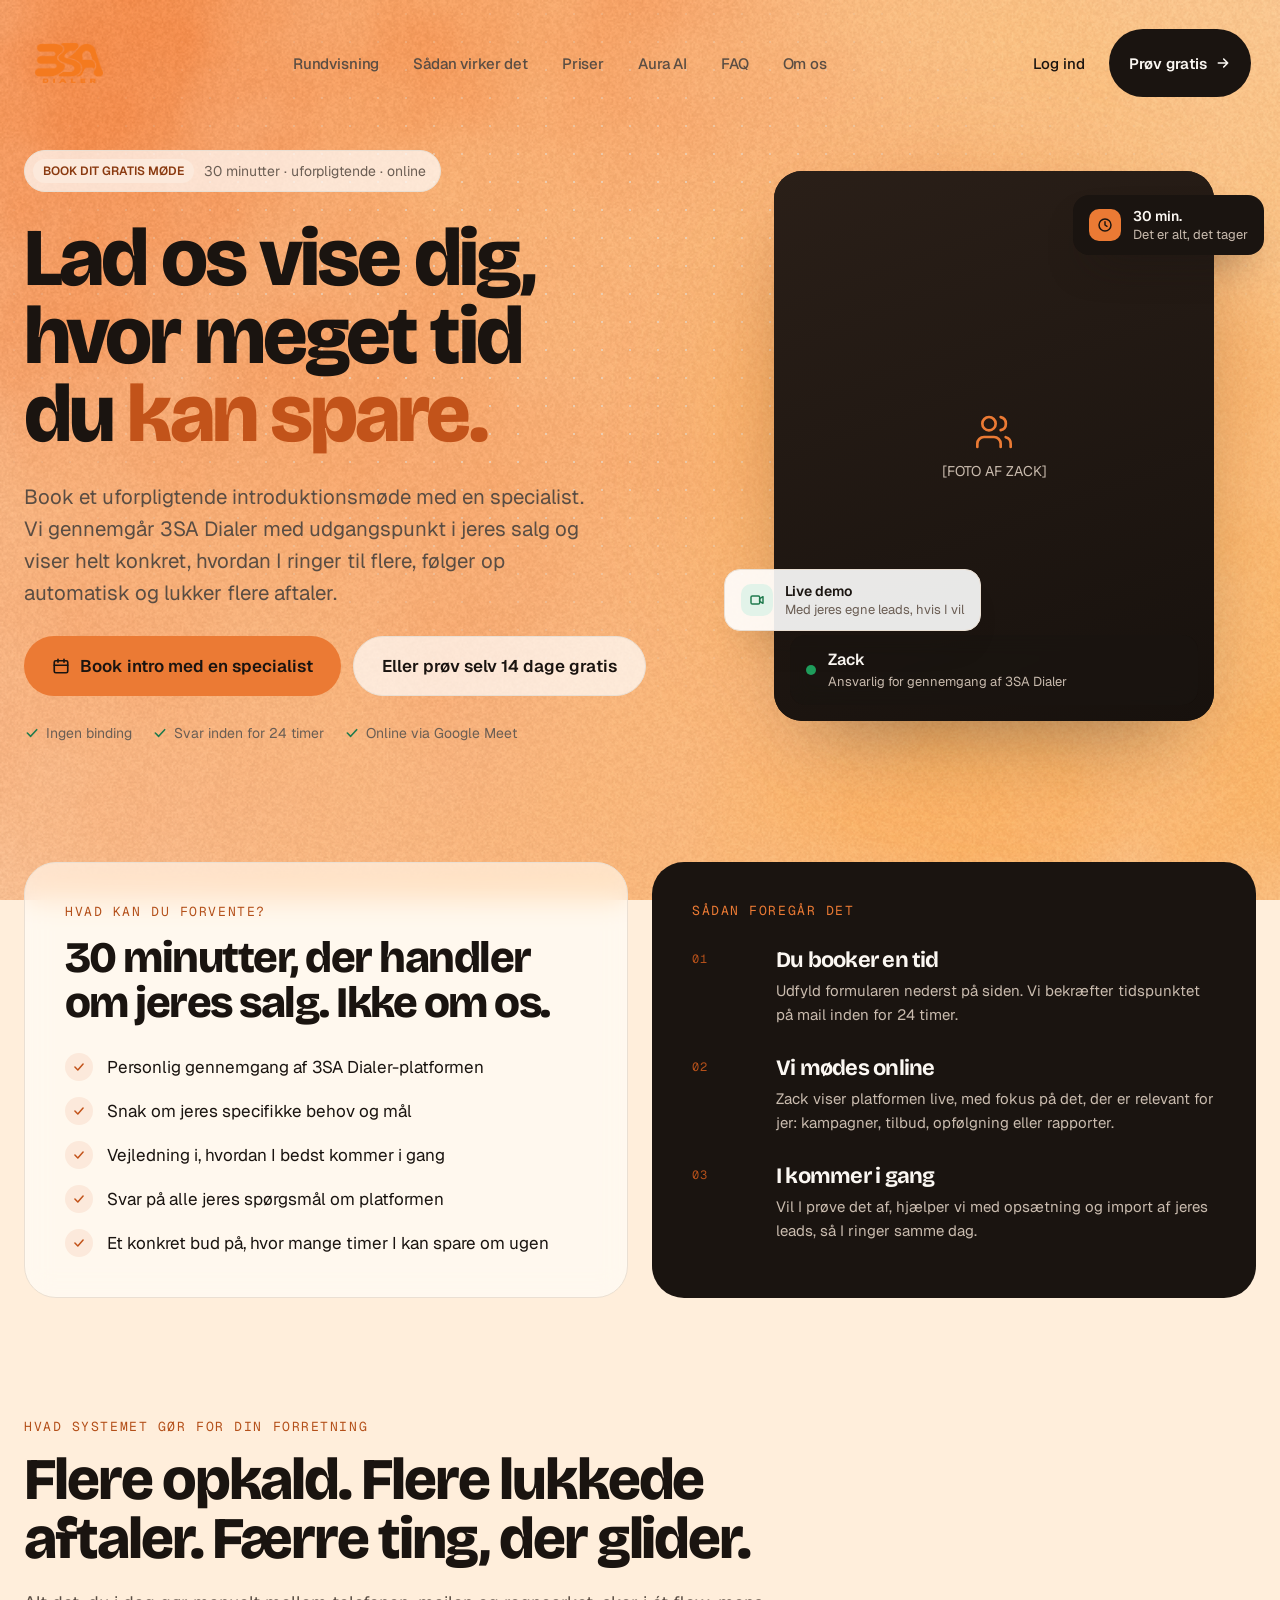
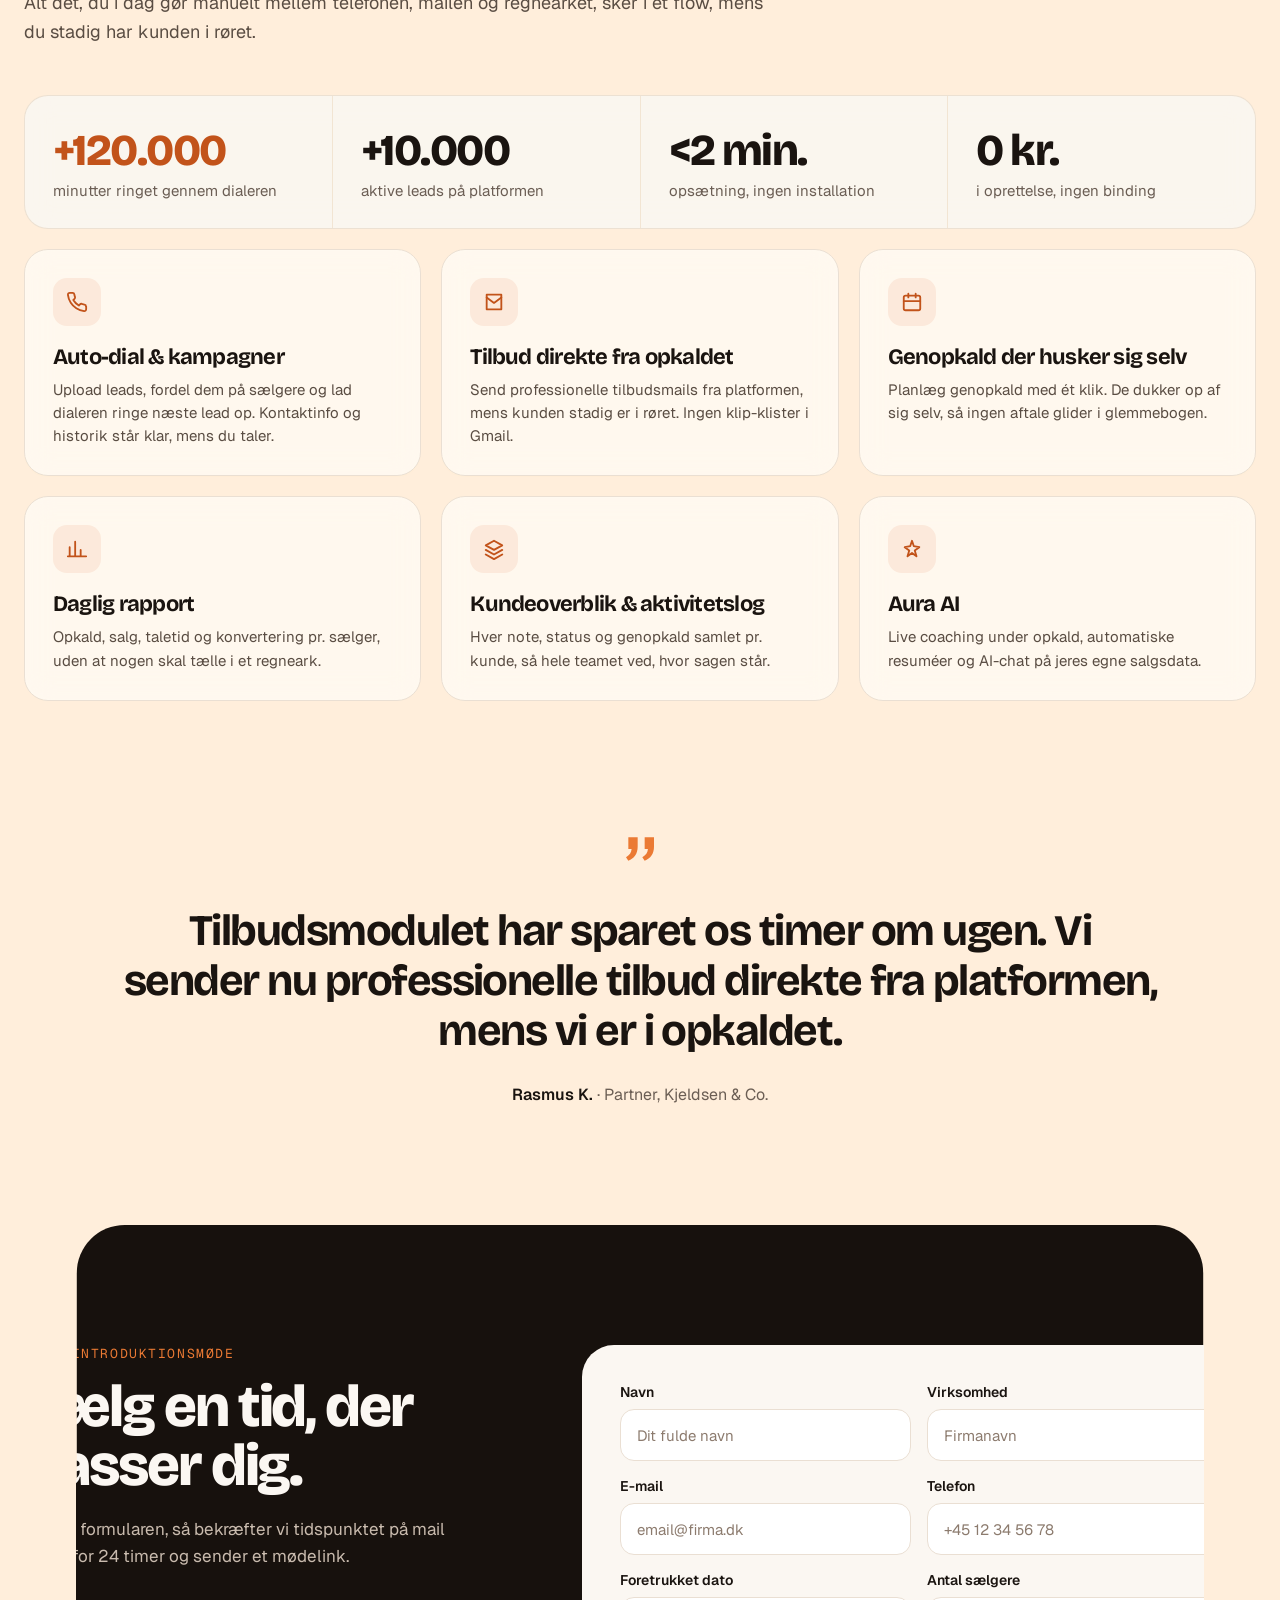
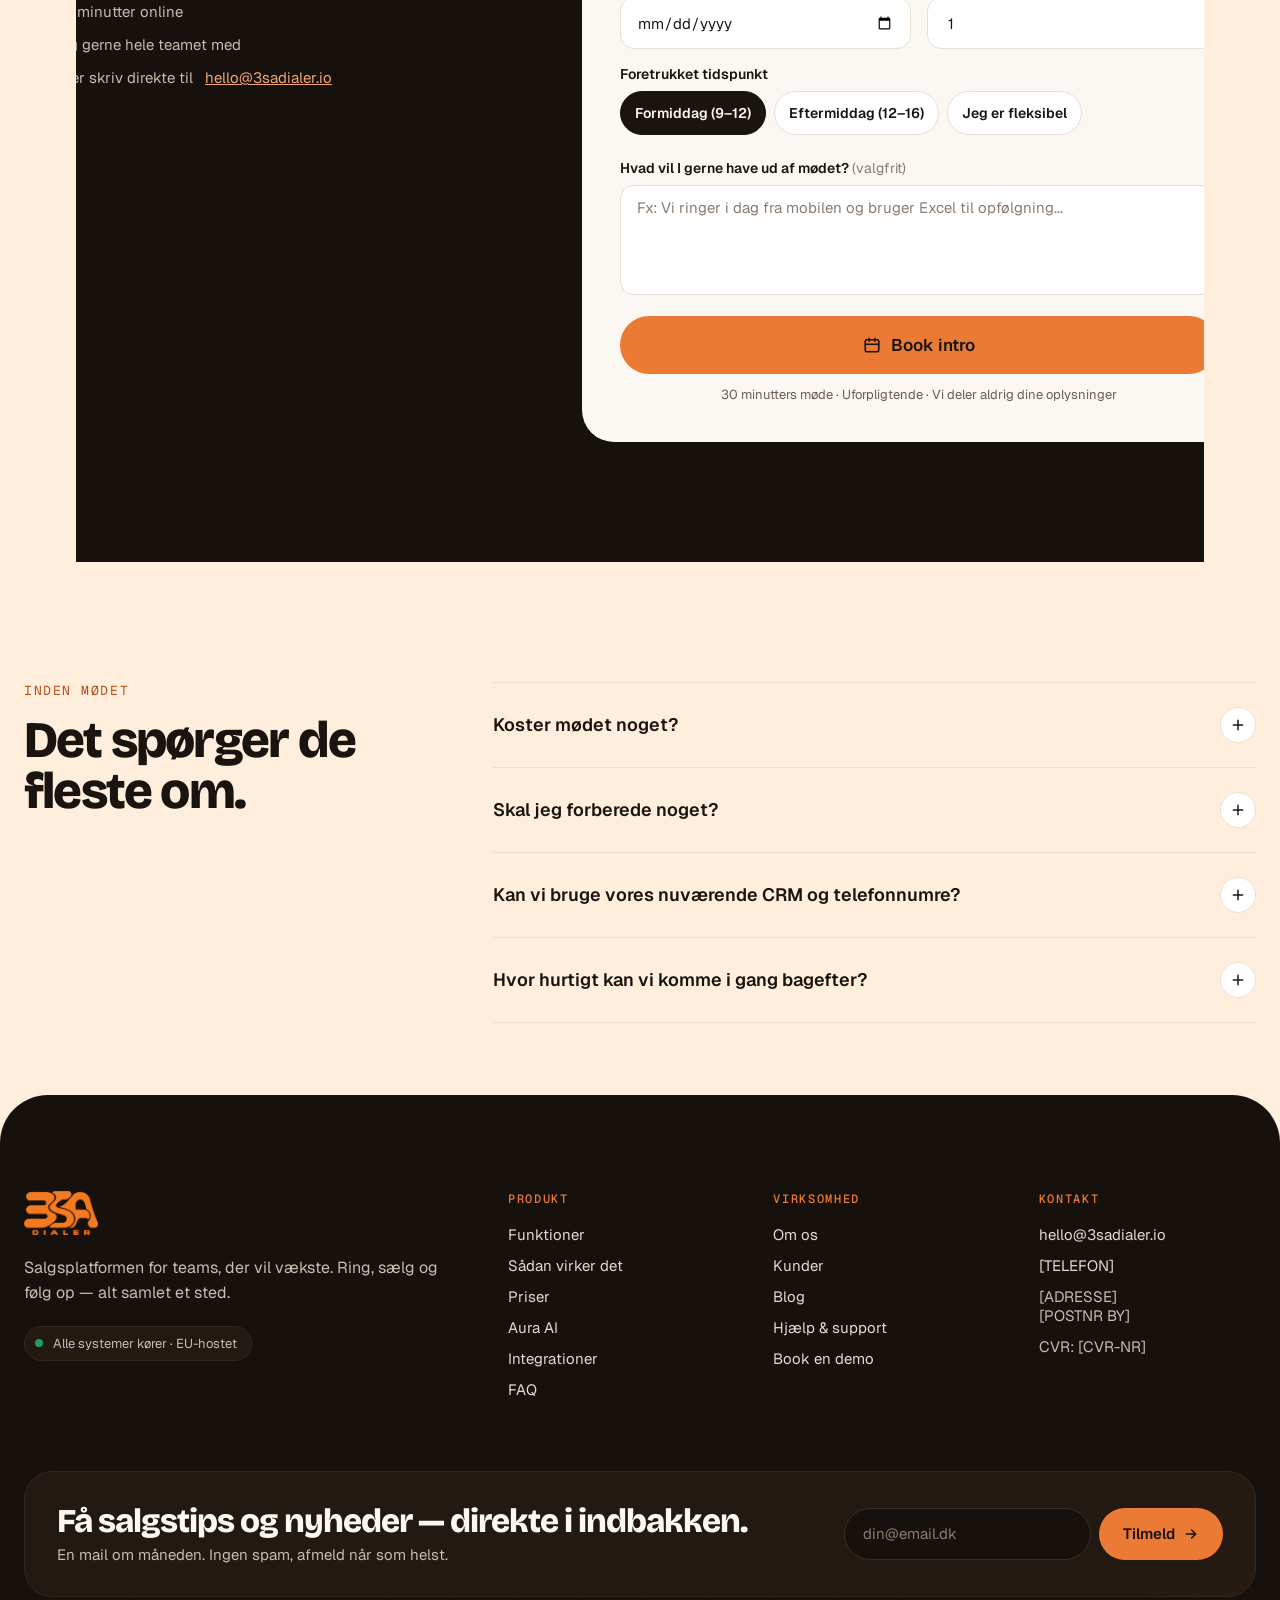
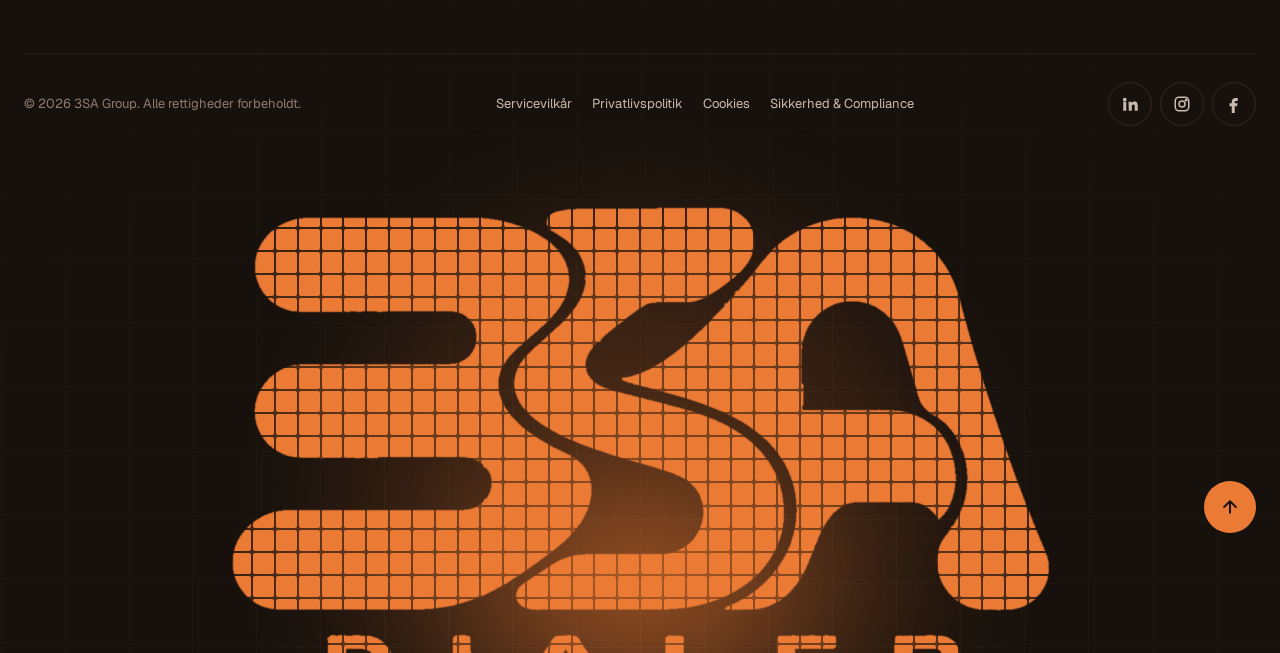
==== commit 4f80157b: "Forside: hero som rundvisning i 5 scener + ny rundvisnings-sektion og omskrevet tekst - Hero-mockup " ====
--- a/book-intro.html
+++ b/book-intro.html
@@ -25,7 +25,7 @@
 <a class="hd-logo" href="/" aria-label="3SA Dialer – forside"><img src="/logo.png" alt="3SA Dialer"></a>
 <nav class="hd-nav" id="hdnav" aria-label="Primær">
 <span class="hd-pill" aria-hidden="true"></span>
-<a href="/#funktioner" data-sec="funktioner">Funktioner<span class="dot"></span></a>
+<a href="/#rundvisning" data-sec="rundvisning">Rundvisning<span class="dot"></span></a>
 <a href="/#saadan" data-sec="saadan">Sådan virker det<span class="dot"></span></a>
 <a href="/#priser" data-sec="priser">Priser<span class="dot"></span></a>
 <a href="/#aura" data-sec="aura">Aura AI<span class="dot"></span></a>
@@ -43,7 +43,7 @@
 <div class="mm-glow" aria-hidden="true"></div><div class="mm-grid" aria-hidden="true"></div>
 <div class="mm-label">MENU</div>
 <ul class="mm-nav">
-<li><a href="/#funktioner"><i>01</i>Funktioner<span class="arr"><svg width="16" height="16" viewBox="0 0 24 24" fill="none" stroke="currentColor" stroke-width="2.2" stroke-linecap="round" stroke-linejoin="round" aria-hidden="true"><path d="M5 12h14M13 6l6 6-6 6"></path></svg></span></a></li>
+<li><a href="/#rundvisning"><i>01</i>Rundvisning<span class="arr"><svg width="16" height="16" viewBox="0 0 24 24" fill="none" stroke="currentColor" stroke-width="2.2" stroke-linecap="round" stroke-linejoin="round" aria-hidden="true"><path d="M5 12h14M13 6l6 6-6 6"></path></svg></span></a></li>
 <li><a href="/#saadan"><i>02</i>Sådan virker det<span class="arr"><svg width="16" height="16" viewBox="0 0 24 24" fill="none" stroke="currentColor" stroke-width="2.2" stroke-linecap="round" stroke-linejoin="round" aria-hidden="true"><path d="M5 12h14M13 6l6 6-6 6"></path></svg></span></a></li>
 <li><a href="/#priser"><i>03</i>Priser<span class="arr"><svg width="16" height="16" viewBox="0 0 24 24" fill="none" stroke="currentColor" stroke-width="2.2" stroke-linecap="round" stroke-linejoin="round" aria-hidden="true"><path d="M5 12h14M13 6l6 6-6 6"></path></svg></span></a></li>
 <li><a href="/#aura"><i>04</i>Aura AI<span class="arr"><svg width="16" height="16" viewBox="0 0 24 24" fill="none" stroke="currentColor" stroke-width="2.2" stroke-linecap="round" stroke-linejoin="round" aria-hidden="true"><path d="M5 12h14M13 6l6 6-6 6"></path></svg></span></a></li>
--- a/assets/site.css
+++ b/assets/site.css
@@ -329,3 +329,81 @@
 .bi-step{display:flex;gap:20px;align-items:flex-start}
 .bi-step .t{font-family:'Geist Mono',monospace;font-size:12px;letter-spacing:.1em;color:#B4501A;padding-top:4px;flex:none;width:64px}
 @media (max-width:760px){.bi-form{grid-template-columns:1fr}}
+
+/* ---- hero scener ---- */
+.hs{position:relative;margin:40px auto 0;max-width:500px;background:rgba(255,255,255,.72);border:1px solid #EADFD3;border-radius:28px;padding:20px 24px 24px;box-shadow:0 40px 80px -40px rgba(26,20,16,.35);min-height:520px}
+.hs-tabs{position:relative;display:flex;gap:2px;padding:4px;border-radius:999px;background:rgba(26,20,16,.06);margin-bottom:18px}
+.hs-tabs button{flex:1;border:0;background:transparent;cursor:pointer;padding:9px 6px;border-radius:999px;font:500 12.5px 'Geist',sans-serif;color:#6B5E54;position:relative;z-index:1;transition:color .3s;min-height:36px}
+.hs-tabs button.on{color:#FBF7F2}
+.hs-bar{position:absolute;top:4px;left:4px;height:calc(100% - 8px);width:20%;border-radius:999px;background:#1A1410;transition:left .45s cubic-bezier(.2,.7,.2,1),width .45s}
+.hs-bar::after{content:"";position:absolute;left:10px;right:10px;bottom:4px;height:2px;border-radius:2px;background:#EB7A34;transform-origin:left;animation:hsprog 5s linear infinite}
+@keyframes hsprog{from{transform:scaleX(0)}to{transform:scaleX(1)}}
+.hs-scene{position:absolute;left:24px;right:24px;top:74px;opacity:0;transform:translateY(16px) scale(.98);transition:opacity .5s,transform .5s cubic-bezier(.2,.7,.2,1);pointer-events:none}
+.hs-scene.on{opacity:1;transform:none;pointer-events:auto}
+.hs-head{display:flex;justify-content:space-between;align-items:center;gap:10px;font-size:11px;letter-spacing:.08em;color:#6B5E54}
+.hs-head .live{display:inline-flex;align-items:center;gap:6px;font:600 12px 'Geist',sans-serif;letter-spacing:0;color:#1F7A4D;animation:none;box-shadow:none}
+.hs-queue{display:grid;grid-template-columns:repeat(4,1fr);gap:6px;margin-top:16px}
+.hs-queue div{background:#FBF7F2;border-radius:12px;padding:10px 8px;text-align:center}
+.hs-queue b{display:block;font-family:'Bricolage Grotesque',sans-serif;font-size:22px;font-weight:800;line-height:1}
+.hs-queue span{font-size:10.5px;color:#6B5E54;display:block;margin-top:4px}
+.hs-call{display:flex;align-items:center;gap:14px;margin-top:18px}
+.hs-avatar{width:52px;height:52px;border-radius:50%;background:#EB7A34;display:flex;align-items:center;justify-content:center;flex:none}
+.hs-name{font-weight:600;font-size:17px}.hs-sub{font-size:12px;color:#6B5E54;margin-top:3px}
+.hs-pill{margin-left:auto;font-size:11px;font-weight:600;padding:5px 10px;border-radius:999px;background:#FCE9DB;color:#8A3A10;white-space:nowrap}
+.hs-wave{display:flex;align-items:center;gap:4px;height:34px;margin-top:14px}
+.hs-note{margin-top:14px;padding:12px 14px;border-radius:14px;background:#FBF7F2;font-size:13.5px;line-height:1.45;color:#5A4D43}
+.hs-note .mono{font-size:10.5px;letter-spacing:.08em;color:#6B5E54;margin-bottom:4px}
+.hs-status{display:flex;flex-wrap:wrap;gap:6px;margin-top:14px}
+.hs-status .chip{font-size:12px;padding:5px 10px}
+.hs-foot{margin-top:14px;display:flex;align-items:center;gap:8px;font-size:12.5px;color:#6B5E54}
+.hs-doc{margin-top:16px;padding:16px;border-radius:16px;background:#FFFFFF;border:1px solid #EADFD3}
+.hs-doc-top{display:flex;justify-content:space-between;gap:10px;font-size:13px;margin-bottom:10px}.hs-doc-top .mono{color:#6B5E54;font-size:11px}
+.hs-doc p{margin:0;font-size:13.5px;line-height:1.55;color:#3F352D}
+.hs-doc .hl{font-style:normal;background:#FCE9DB;color:#8A3A10;padding:1px 6px;border-radius:6px;font-weight:500}
+.hs-doc-tags{display:flex;gap:6px;flex-wrap:wrap;margin-top:12px}.hs-doc-tags span{font-size:11px;padding:4px 9px;border-radius:999px;background:#FBF7F2;border:1px solid #EADFD3;color:#6B5E54}
+.hs-track{display:flex;flex-direction:column;gap:8px;margin-top:14px}
+.hs-track div{display:flex;align-items:center;gap:10px;font-size:13.5px;color:#3F352D;padding:8px 12px;border-radius:12px;background:#FBF7F2}
+.hs-track .pulse{background:#E2F3E9;animation:hspulse 2s ease-in-out infinite}
+@keyframes hspulse{50%{box-shadow:0 0 0 6px rgba(31,157,92,.12)}}
+.hs-flow{display:flex;flex-direction:column;gap:0;margin-top:18px;position:relative}
+.hs-flow::before{content:"";position:absolute;left:17px;top:18px;bottom:18px;width:2px;background:#EADFD3}
+.hs-flow .step{display:flex;gap:14px;align-items:flex-start;padding:10px 0;position:relative}
+.hs-flow .step i{width:36px;height:36px;border-radius:50%;background:#FFFFFF;border:2px solid #EADFD3;display:flex;align-items:center;justify-content:center;font:600 13px 'Geist Mono',monospace;font-style:normal;flex:none;position:relative;z-index:1;color:#6B5E54}
+.hs-flow .done i{background:#1F7A4D;border-color:#1F7A4D;color:#FFFFFF}
+.hs-flow .now i{background:#EB7A34;border-color:#EB7A34;color:#1A1410;animation:pulseRing 1.6s ease-out infinite}
+.hs-flow b{display:block;font-weight:600;font-size:14.5px}.hs-flow span{font-size:12.5px;color:#6B5E54}
+.hs-chat{display:flex;flex-direction:column;gap:8px;margin-top:16px}
+.hs-chat .b{max-width:88%;padding:10px 14px;border-radius:16px;font-size:13.5px;line-height:1.45}
+.hs-chat .in{align-self:flex-start;background:#FBF7F2;border-bottom-left-radius:4px}
+.hs-chat .out{align-self:flex-end;background:#1A1410;color:#FBF7F2;border-bottom-right-radius:4px}
+.hs-chat .out b{display:block;font-size:11px;color:#F4A574;margin-bottom:3px;font-weight:600}
+.hs-chat .sys{align-self:stretch;max-width:100%;background:#E2F3E9;color:#1F7A4D;font-size:12.5px;display:flex;align-items:center;gap:8px;border-radius:12px}
+.hs-coach{margin-top:14px;padding:12px 14px;border-radius:14px;background:#FCE9DB;color:#6B2C0A;font-size:13px;line-height:1.45}
+.hs-filters{display:flex;flex-wrap:wrap;gap:6px;margin-top:16px}.hs-filters span{font-size:12px;padding:6px 10px;border-radius:999px;background:#1A1410;color:#FBF7F2}
+.hs-leads{display:flex;flex-direction:column;gap:6px;margin-top:14px}
+.hs-leads .lead{display:flex;align-items:center;gap:12px;padding:10px 12px;border-radius:12px;background:#FBF7F2}
+.hs-leads .dotc{width:34px;height:34px;border-radius:50%;background:#FCE9DB;flex:none}
+.hs-leads b{display:block;font-size:13.5px;font-weight:600}.hs-leads span{font-size:12px;color:#6B5E54}
+.hs-leads em{margin-left:auto;font-style:normal;font-size:11px;font-weight:600;padding:4px 9px;border-radius:999px;background:#E2F3E9;color:#1F7A4D}
+.hs-leads em.q{background:#F4EEE7;color:#6B5E54;animation:blink 1.4s infinite}
+@media (max-width:760px){.hs{min-height:560px;padding:16px 16px 20px}.hs-scene{left:16px;right:16px;top:66px}.hs-tabs button{font-size:11px;padding:8px 2px}.hs-queue{grid-template-columns:repeat(2,1fr)}}
+/* ---- rundvisning ---- */
+.tour-wrap{margin-top:56px;display:grid;grid-template-columns:260px minmax(0,1fr);gap:48px;align-items:start}
+.tour-nav{position:sticky;top:110px;padding:22px;border-radius:22px;background:rgba(255,255,255,.62);border:1px solid #EADFD3;backdrop-filter:blur(14px)}
+.tour-nav ol{list-style:none;margin:0;padding:0;display:flex;flex-direction:column;gap:2px}
+.tour-nav a{display:flex;gap:10px;align-items:baseline;padding:8px 10px;border-radius:10px;font-size:14px;color:#5A4D43;text-decoration:none;transition:background .25s,color .25s,transform .25s}
+.tour-nav a .mono{font-size:11px;color:#B4501A;flex:none}
+.tour-nav a:hover{background:rgba(26,20,16,.05);color:#1A1410;transform:translateX(3px)}
+.tour-nav a.active{background:#1A1410;color:#FBF7F2}.tour-nav a.active .mono{color:#F4A574}
+.tour-list{display:flex;flex-direction:column;gap:20px}
+.tour-block{background:rgba(255,255,255,.62);border:1px solid #EADFD3;border-radius:28px;padding:clamp(24px,3vw,40px);scroll-margin-top:120px;backdrop-filter:blur(14px);transition:transform .35s,box-shadow .35s,opacity 1s,filter 1s}
+.tour-block:hover{box-shadow:0 30px 60px -40px rgba(26,20,16,.3)}
+.tour-head{display:flex;gap:18px;align-items:flex-start}
+.tour-ico{width:56px;height:56px;border-radius:16px;background:#FCE9DB;display:flex;align-items:center;justify-content:center;flex:none;transition:transform .4s,background .4s}
+.tour-block:hover .tour-ico{background:#EB7A34;transform:rotate(-8deg) scale(1.08)}
+.tour-head h3{margin:6px 0 0;font-size:clamp(24px,2.6vw,34px);font-weight:800;line-height:1.05;letter-spacing:-.03em}
+.tour-desc{margin:20px 0 0;font-size:16.5px;line-height:1.65;color:#3F352D}
+.tour-pts{list-style:none;margin:20px 0 0;padding:0;display:grid;grid-template-columns:repeat(auto-fit,minmax(220px,1fr));gap:12px 20px;font-size:15px;color:#3F352D}
+.tour-why{margin-top:22px;padding:16px 18px;border-radius:16px;background:#1A1410;color:#FBF7F2;font-size:15px;line-height:1.55;display:flex;flex-direction:column;gap:4px}
+.tour-why b{font-family:'Geist Mono',monospace;font-weight:500;font-size:11px;letter-spacing:.12em;color:#F4A574;text-transform:uppercase}
+@media (max-width:900px){.tour-wrap{grid-template-columns:1fr}.tour-nav{position:static}.tour-nav ol{flex-direction:row;flex-wrap:wrap}.tour-nav a{padding:6px 10px;font-size:13px}}
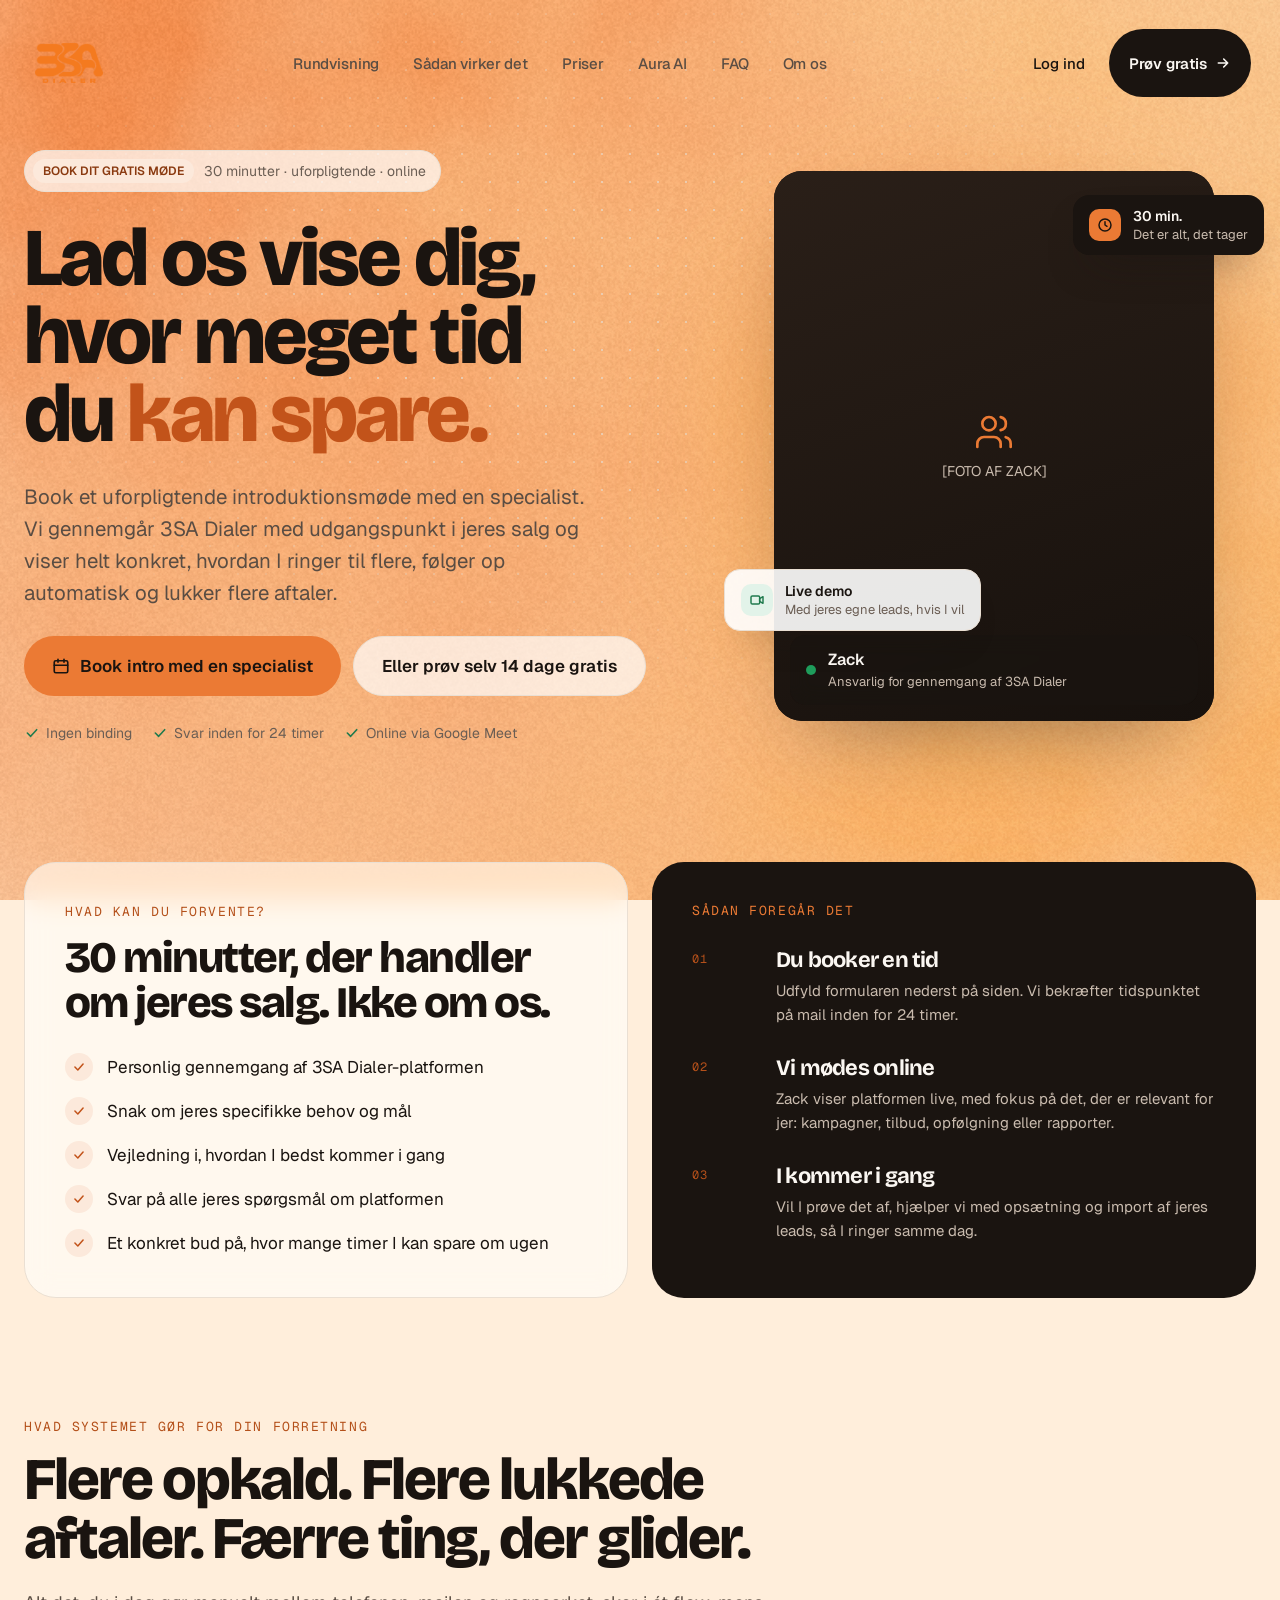
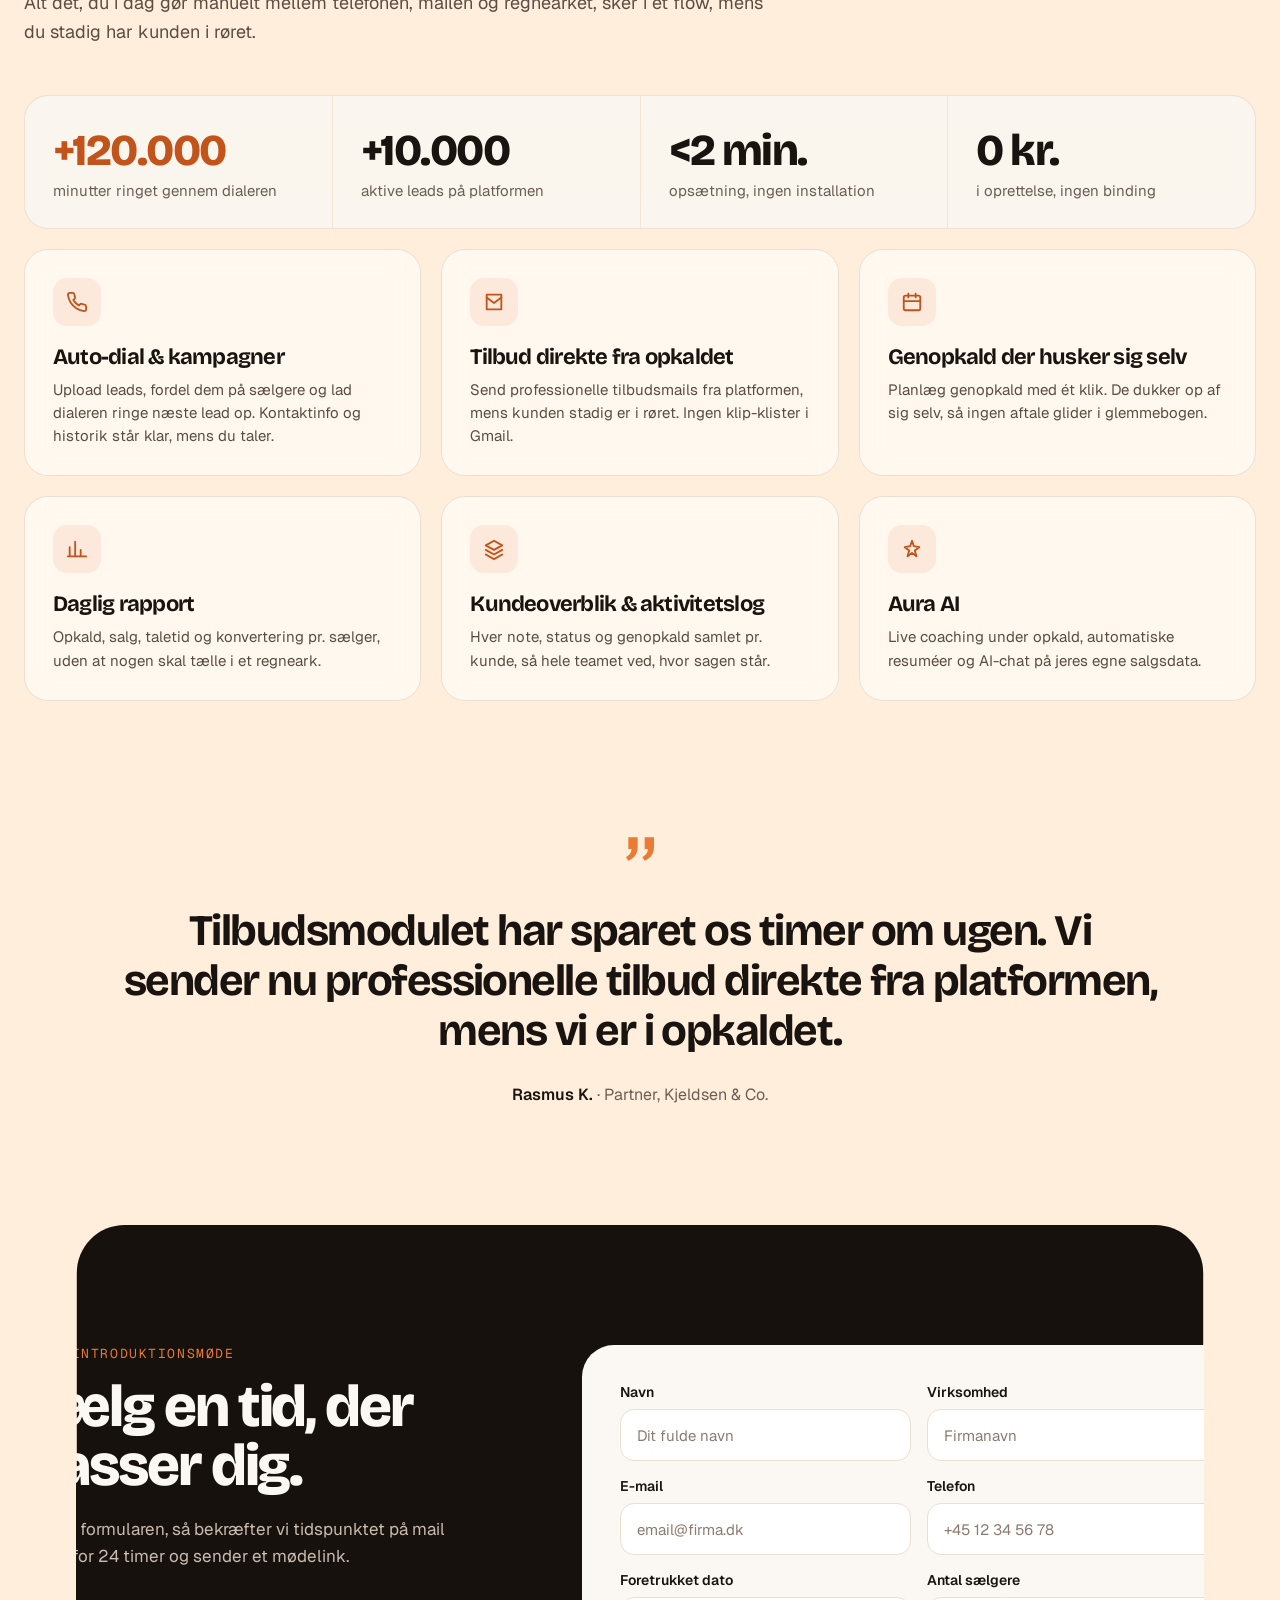
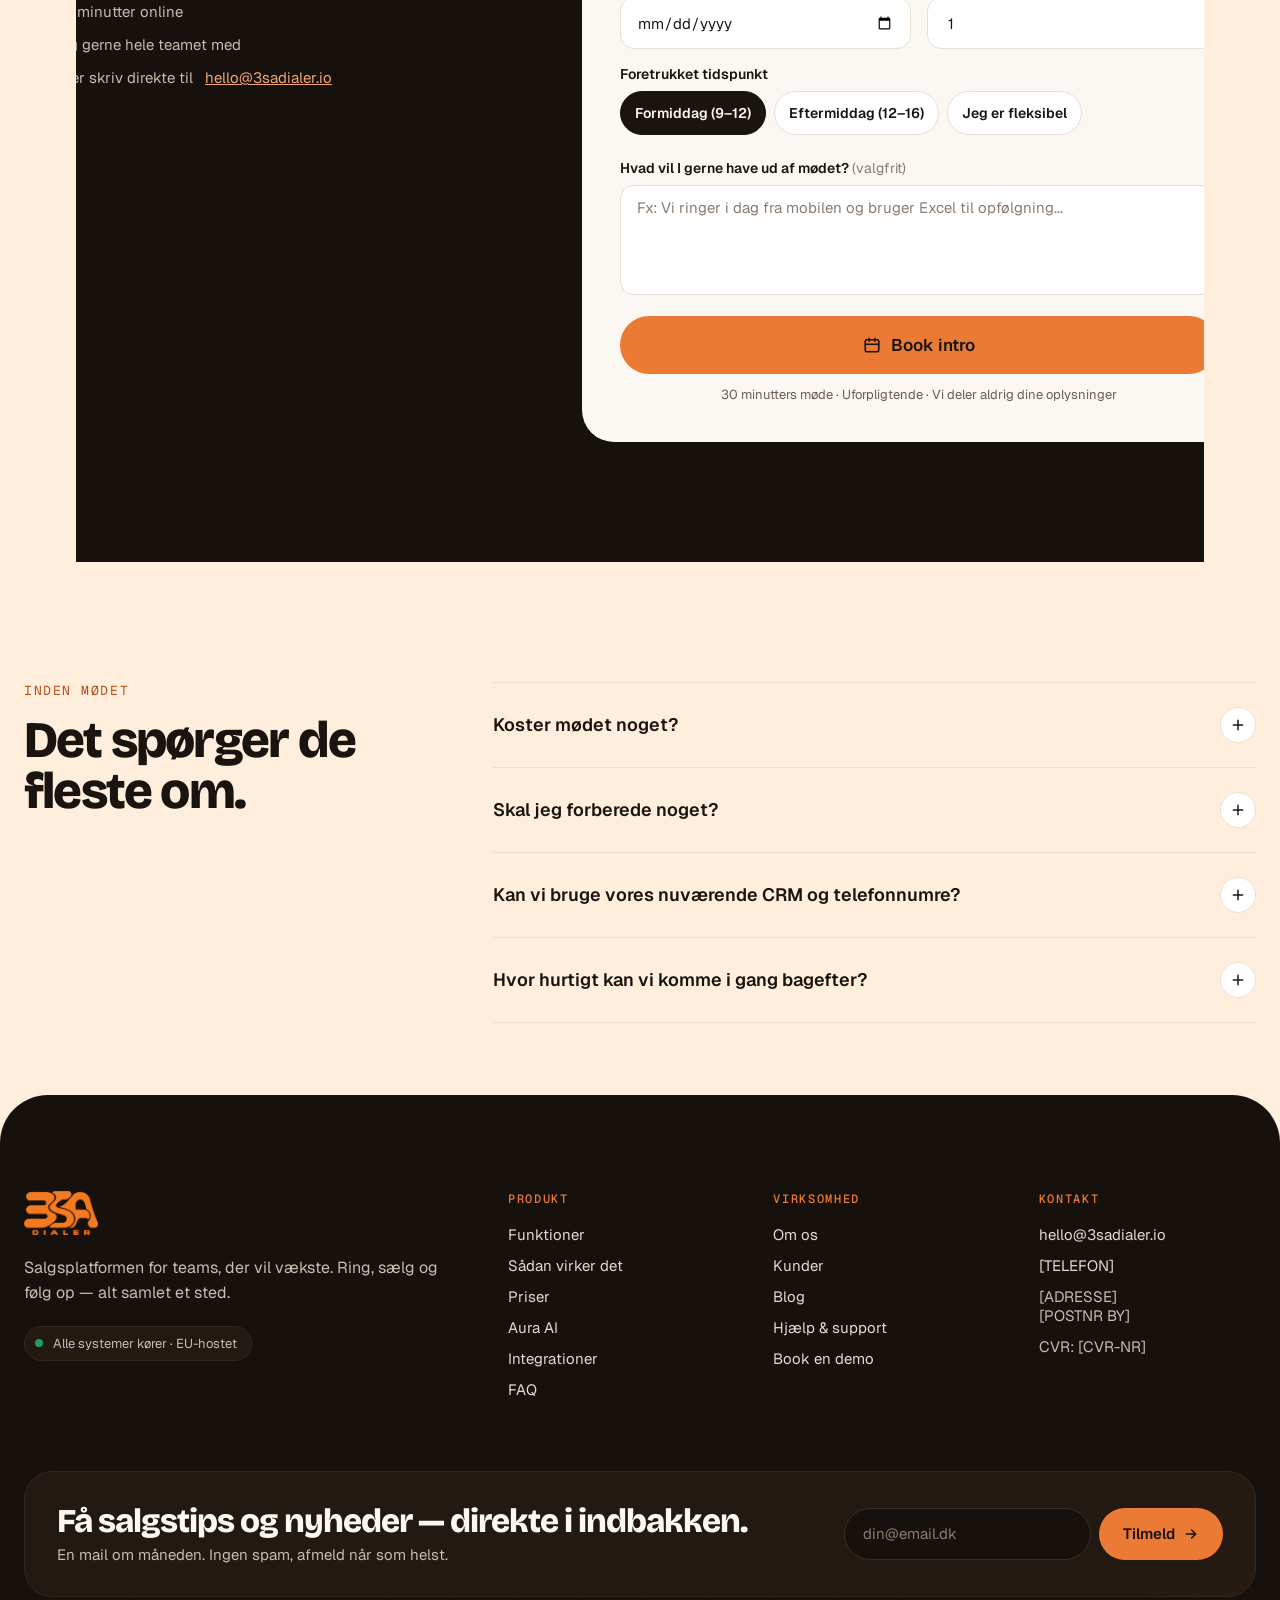
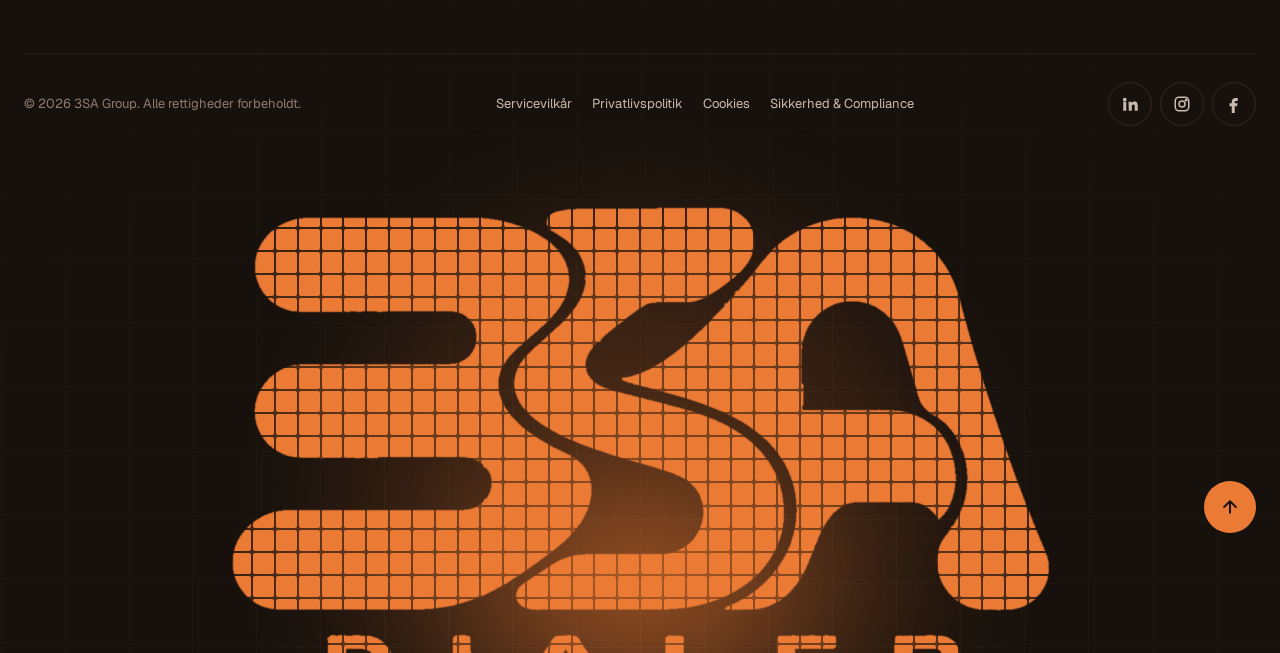
==== commit 2a974589: "Forside: integrationer (Google Kalender, Outlook, Pipedrive, Resend, Mailgun) Co-Authored-By: Claude" ====
--- a/book-intro.html
+++ b/book-intro.html
@@ -224,7 +224,7 @@
 
 <div class="ft-cols">
 <div class="ft-col"><h4>PRODUKT</h4><ul>
-<li><a href="#">Funktioner</a></li><li><a href="#">Sådan virker det</a></li><li><a href="/#priser">Priser</a></li><li><a href="#">Aura AI</a></li><li><a href="#">Integrationer</a></li><li><a href="#">FAQ</a></li></ul></div>
+<li><a href="#">Funktioner</a></li><li><a href="#">Sådan virker det</a></li><li><a href="/#priser">Priser</a></li><li><a href="#">Aura AI</a></li><li><a href="/#integrationer">Integrationer</a></li><li><a href="#">FAQ</a></li></ul></div>
 <div class="ft-col"><h4>VIRKSOMHED</h4><ul>
 <li><a href="/om-os">Om os</a></li><li><a href="#">Kunder</a></li><li><a href="#">Blog</a></li><li><a href="#">Hjælp &amp; support</a></li><li><a href="/book-intro">Book en demo</a></li></ul></div>
 <div class="ft-col"><h4>KONTAKT</h4><ul>
--- a/assets/site.css
+++ b/assets/site.css
@@ -407,3 +407,41 @@
 .tour-why{margin-top:22px;padding:16px 18px;border-radius:16px;background:#1A1410;color:#FBF7F2;font-size:15px;line-height:1.55;display:flex;flex-direction:column;gap:4px}
 .tour-why b{font-family:'Geist Mono',monospace;font-weight:500;font-size:11px;letter-spacing:.12em;color:#F4A574;text-transform:uppercase}
 @media (max-width:900px){.tour-wrap{grid-template-columns:1fr}.tour-nav{position:static}.tour-nav ol{flex-direction:row;flex-wrap:wrap}.tour-nav a{padding:6px 10px;font-size:13px}}
+
+/* ---- brancher ---- */
+.ind-tabs{margin-top:40px;display:flex;flex-wrap:wrap;justify-content:center;gap:8px}
+.ind-tab{display:inline-flex;align-items:center;gap:8px;padding:12px 18px;border-radius:999px;border:1px solid #EADFD3;background:rgba(255,255,255,.7);color:#5A4D43;font:500 15px 'Geist',sans-serif;cursor:pointer;min-height:44px;transition:all .3s cubic-bezier(.2,.7,.2,1)}
+.ind-tab:hover{transform:translateY(-2px);color:#1A1410;border-color:#C9BBAE}
+.ind-tab.on{background:#1A1410;color:#FBF7F2;border-color:#1A1410;box-shadow:0 14px 28px -14px rgba(26,20,16,.5)}
+.ind-tab.on svg{stroke:#F4A574}
+.ind-panes{position:relative;margin-top:28px;background:rgba(255,255,255,.62);border:1px solid #EADFD3;border-radius:32px;padding:clamp(24px,3.5vw,48px);min-height:560px}
+.ind-pane{display:none;grid-template-columns:1.1fr 1fr;gap:48px;align-items:start}
+.ind-pane.on{display:grid}
+.ind-copy>*{opacity:0;transform:translateY(16px);animation:fadeUp .6s cubic-bezier(.2,.7,.2,1) forwards}
+.ind-copy>*:nth-child(2){animation-delay:.06s}.ind-copy>*:nth-child(3){animation-delay:.12s}.ind-copy>*:nth-child(4){animation-delay:.18s}.ind-copy>*:nth-child(5){animation-delay:.3s}
+.ind-copy h3{margin:10px 0 0;font-size:clamp(26px,3vw,40px);font-weight:800;line-height:1.05;letter-spacing:-.03em}
+.ind-prob{margin:16px 0 0;font-size:16.5px;line-height:1.6;color:#5A4D43}
+.ind-pts{list-style:none;margin:24px 0 0;padding:0;display:flex;flex-direction:column;gap:14px}
+.ind-pts li{display:flex;gap:14px;align-items:flex-start;opacity:0;transform:translateX(-14px);animation:indli .5s cubic-bezier(.2,.7,.2,1) forwards}
+.ind-pts li:nth-child(1){animation-delay:.2s}.ind-pts li:nth-child(2){animation-delay:.3s}.ind-pts li:nth-child(3){animation-delay:.4s}.ind-pts li:nth-child(4){animation-delay:.5s}
+@keyframes indli{to{opacity:1;transform:none}}
+.ind-ico{width:40px;height:40px;border-radius:12px;background:#FCE9DB;display:flex;align-items:center;justify-content:center;flex:none}
+.ind-pts b{display:block;font-weight:600;font-size:15.5px}.ind-pts span:not(.ind-ico){font-size:14px;color:#5A4D43;line-height:1.5}
+.ind-scene{position:relative;background:rgba(255,255,255,.8);border:1px solid #EADFD3;border-radius:24px;padding:20px 22px 22px;box-shadow:0 40px 80px -40px rgba(26,20,16,.3);opacity:0;transform:translateY(24px) scale(.97);animation:fadeUp .7s .15s cubic-bezier(.2,.7,.2,1) forwards}
+.ind-scene .hs-leads em{background:#E2F3E9;color:#1F7A4D}
+@media (max-width:900px){.ind-pane{grid-template-columns:1fr;gap:28px}.ind-panes{min-height:0}.ind-tab{padding:10px 14px;font-size:14px}}
+
+/* ---- integrationer ---- */
+.int-orbit{position:absolute;right:-140px;top:-140px;width:520px;height:520px;border-radius:50%;border:1px dashed rgba(194,83,26,.25);animation:spin 60s linear infinite;pointer-events:none}
+.int-orbit::after{content:"";position:absolute;inset:90px;border-radius:50%;border:1px solid rgba(235,122,52,.18)}
+.int-grid{flex:1 1 520px;min-width:0;display:grid;grid-template-columns:repeat(auto-fit,minmax(150px,1fr));gap:12px}
+.int-card{background:rgba(255,255,255,.75);border:1px solid #EADFD3;border-radius:20px;padding:20px 18px;display:flex;flex-direction:column;gap:4px;min-height:150px}
+.int-card b{font-weight:600;font-size:15px;margin-top:12px}
+.int-card span{font-size:13px;color:#6B5E54;line-height:1.45}
+.int-logo{width:56px;height:56px;border-radius:16px;background:#FFFFFF;border:1px solid #EADFD3;display:flex;align-items:center;justify-content:center;position:relative;transition:transform .4s cubic-bezier(.3,1.5,.5,1)}
+.int-card:hover .int-logo{transform:rotate(-6deg) scale(1.08)}
+.int-logo img{width:30px;height:30px;display:block}
+.int-fallback{display:none;font-family:'Bricolage Grotesque',sans-serif;font-weight:800;font-size:22px;color:#C2531A}
+.int-logo.nologo img{display:none}.int-logo.nologo .int-fallback{display:block}
+.int-more{background:#1A1410;color:#FBF7F2;border-color:#1A1410;justify-content:center}
+.int-more b{margin-top:0}.int-more span{color:#C9BBAE}
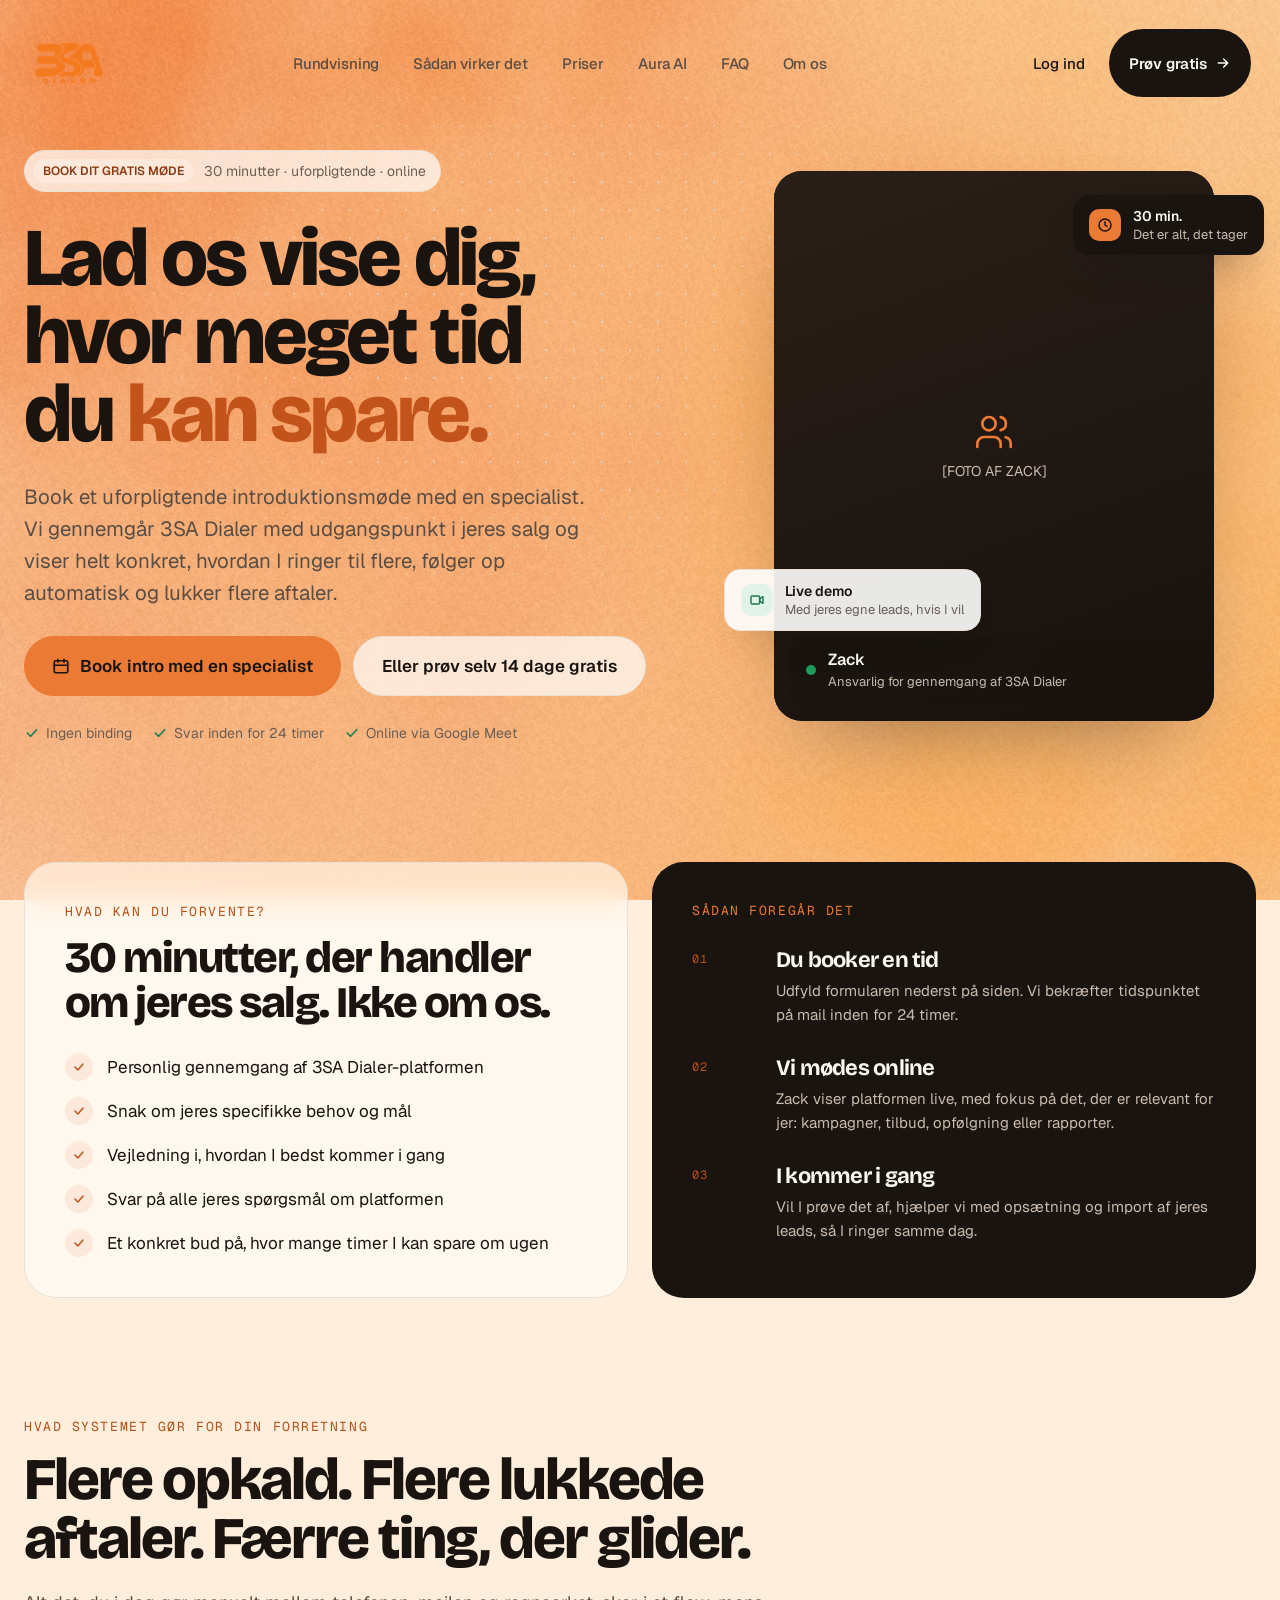
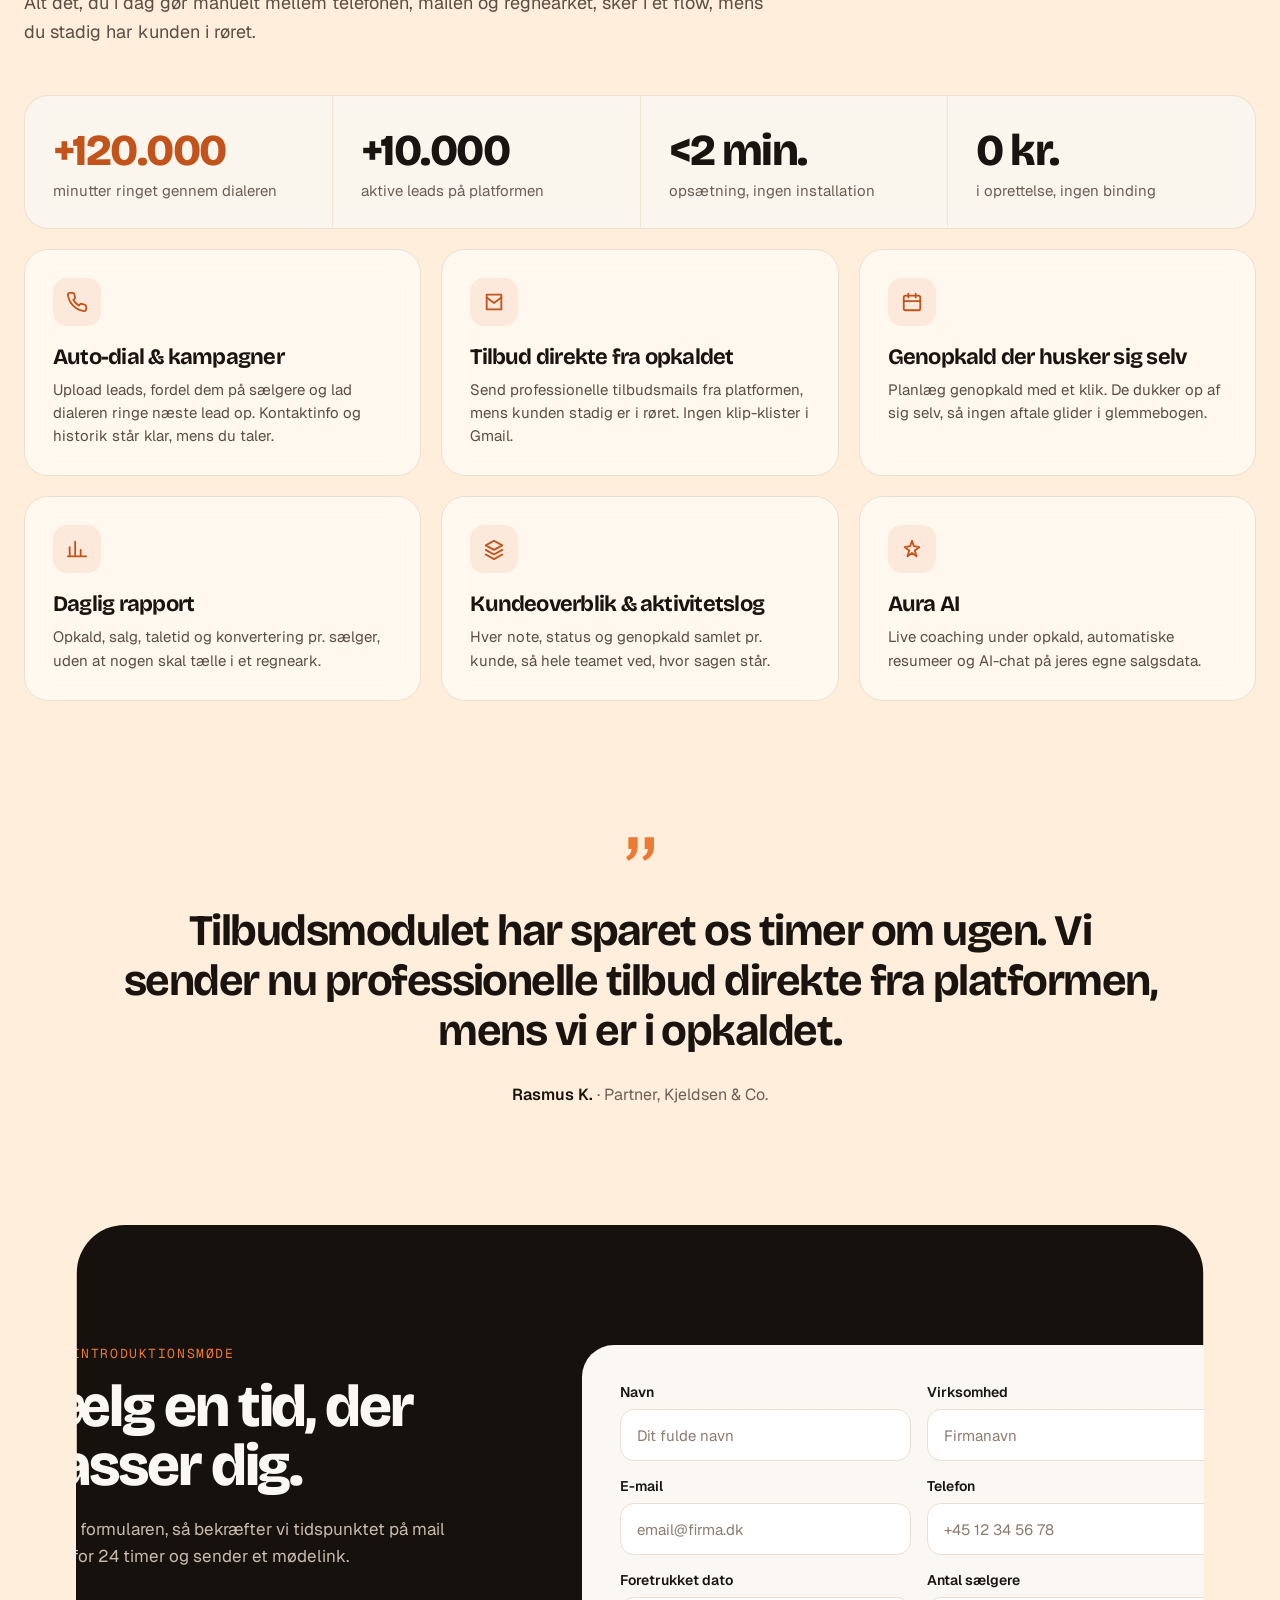
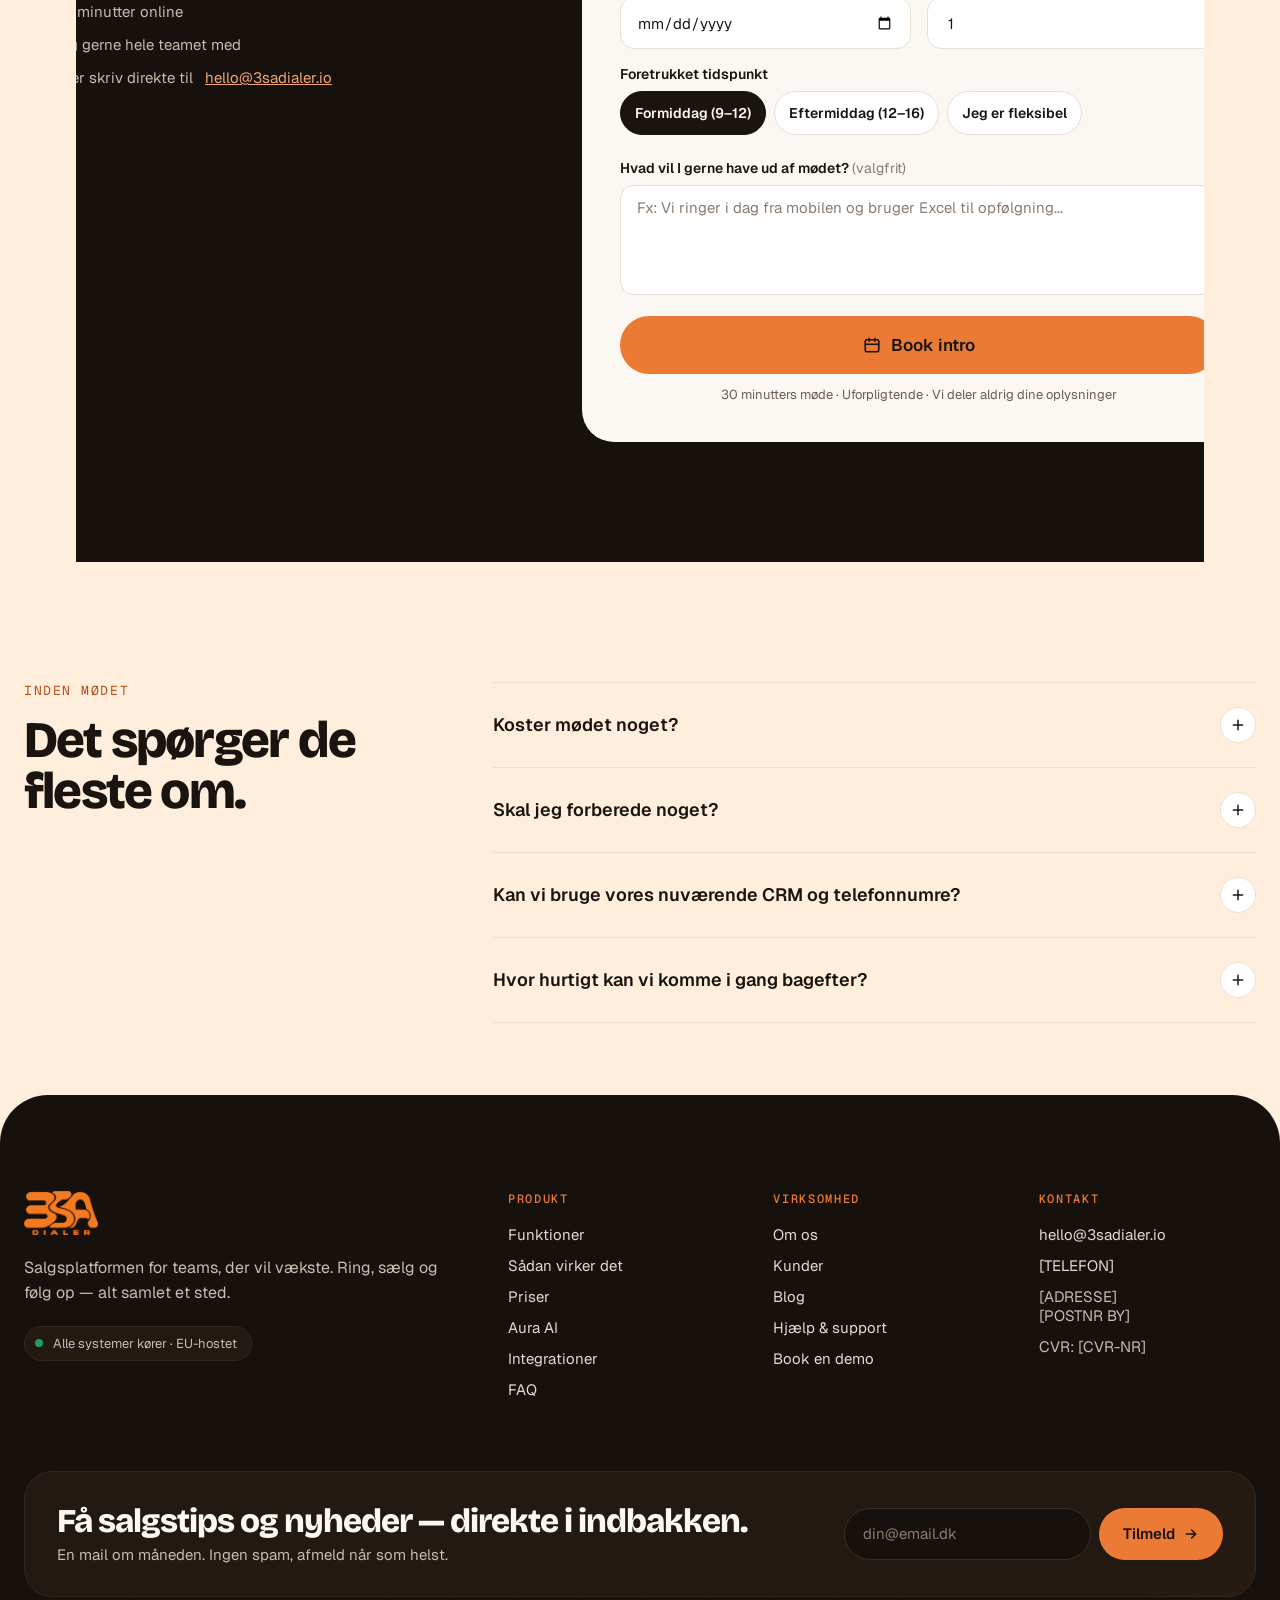
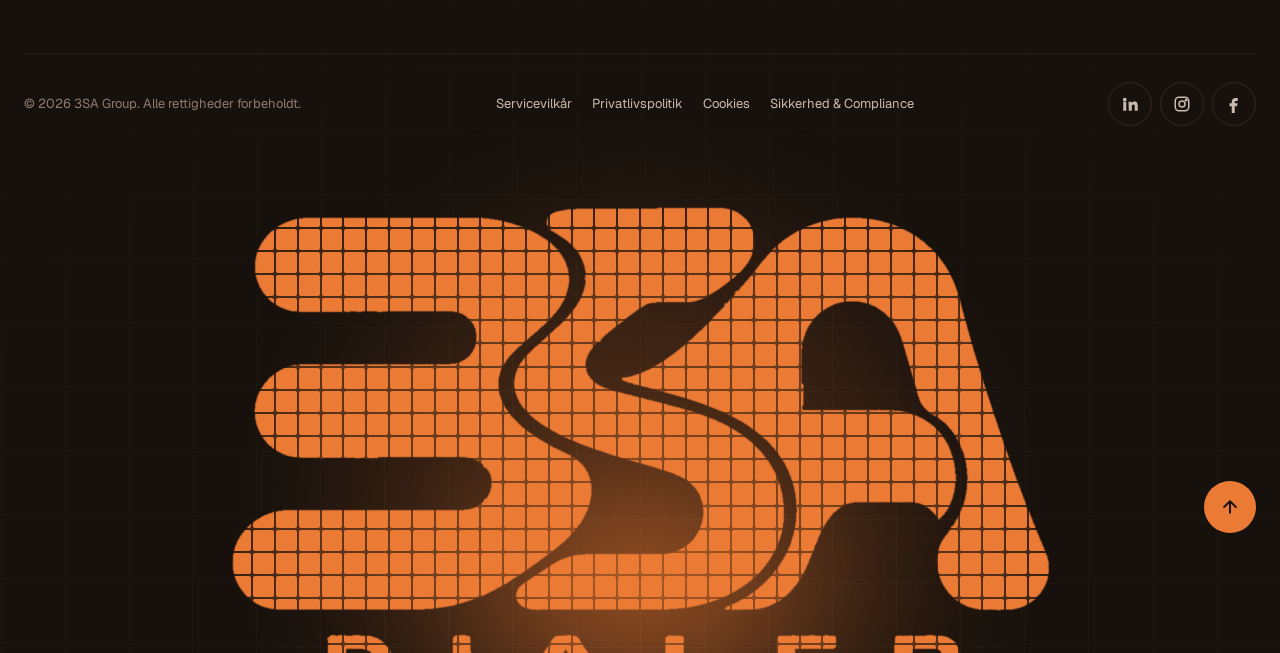
==== commit 876ade8c: "Alle é rettet til e på alle sider Co-Authored-By: Claude Fable 5.1 <noreply@anthropic.com> Claude-Se" ====
--- a/book-intro.html
+++ b/book-intro.html
@@ -132,7 +132,7 @@
 <div class="reveal" style="max-width: 760px">
 <div class="mono" style="font-size: 13px; letter-spacing: .12em; color: #B4501A">HVAD SYSTEMET GØR FOR DIN FORRETNING</div>
 <h2 class="disp" style="margin: 16px 0 0; font-size: clamp(36px, 4.6vw, 64px); line-height: 1; font-weight: 800">Flere opkald. Flere lukkede aftaler. Færre ting, der glider.</h2>
-<p style="margin: 20px 0 0; font-size: 18px; line-height: 1.6; color: #5A4D43">Alt det, du i dag gør manuelt mellem telefonen, mailen og regnearket, sker i ét flow, mens du stadig har kunden i røret.</p>
+<p style="margin: 20px 0 0; font-size: 18px; line-height: 1.6; color: #5A4D43">Alt det, du i dag gør manuelt mellem telefonen, mailen og regnearket, sker i et flow, mens du stadig har kunden i røret.</p>
 </div>
 <div class="reveal glass" style="margin-top: 48px; display: grid; grid-template-columns: repeat(auto-fit, minmax(220px, 1fr)); gap: 1px; background: rgba(234,223,211,.6); border: 1px solid rgba(234,223,211,.8); border-radius: 24px; overflow: hidden">
 <div style="background: rgba(255,255,255,.62); padding: 28px"><div class="disp count" style="font-size: 44px; font-weight: 800; color: #C2531A">+120.000</div><div style="color: #6B5E54; font-size: 15px; margin-top: 4px">minutter ringet gennem dialeren</div></div>
@@ -141,7 +141,7 @@
 <div style="background: rgba(255,255,255,.62); padding: 28px"><div class="disp" style="font-size: 44px; font-weight: 800">0 kr.</div><div style="color: #6B5E54; font-size: 15px; margin-top: 4px">i oprettelse, ingen binding</div></div>
 </div>
 <div style="margin-top: 20px; display: grid; grid-template-columns: repeat(auto-fit, minmax(300px, 1fr)); gap: 20px">
-<div class="reveal card glass spot" style="background: rgba(255,255,255,.62); border: 1px solid #EADFD3; border-radius: 24px; padding: 28px"><span style="width: 48px; height: 48px; border-radius: 14px; background: #FCE9DB; display: flex; align-items: center; justify-content: center"><svg width="22" height="22" viewBox="0 0 24 24" fill="none" stroke="#C2531A" stroke-width="2" stroke-linecap="round" stroke-linejoin="round" aria-hidden="true"><path d="M22 16.9v3a2 2 0 0 1-2.2 2 19.8 19.8 0 0 1-8.6-3.1 19.5 19.5 0 0 1-6-6A19.8 19.8 0 0 1 2.1 4.2 2 2 0 0 1 4.1 2h3a2 2 0 0 1 2 1.7c.1.9.4 1.8.7 2.7a2 2 0 0 1-.5 2.1L8 9.8a16 16 0 0 0 6 6l1.3-1.3a2 2 0 0 1 2.1-.4c.9.3 1.8.6 2.7.7a2 2 0 0 1 1.7 2z"></path></svg></span><h3 class="disp" style="margin: 18px 0 0; font-size: 22px; font-weight: 700">Auto-dial & kampagner</h3><p style="margin: 8px 0 0; font-size: 15px; line-height: 1.55; color: #5A4D43">Upload leads, fordel dem på sælgere og lad dialeren ringe næste lead op. Kontaktinfo og historik står klar, mens du taler.</p></div><div class="reveal card glass spot" style="background: rgba(255,255,255,.62); border: 1px solid #EADFD3; border-radius: 24px; padding: 28px"><span style="width: 48px; height: 48px; border-radius: 14px; background: #FCE9DB; display: flex; align-items: center; justify-content: center"><svg width="22" height="22" viewBox="0 0 24 24" fill="none" stroke="#C2531A" stroke-width="2" stroke-linecap="round" stroke-linejoin="round" aria-hidden="true"><path d="M4 4h16v16H4z"></path><path d="M4 7l8 6 8-6"></path></svg></span><h3 class="disp" style="margin: 18px 0 0; font-size: 22px; font-weight: 700">Tilbud direkte fra opkaldet</h3><p style="margin: 8px 0 0; font-size: 15px; line-height: 1.55; color: #5A4D43">Send professionelle tilbudsmails fra platformen, mens kunden stadig er i røret. Ingen klip-klister i Gmail.</p></div><div class="reveal card glass spot" style="background: rgba(255,255,255,.62); border: 1px solid #EADFD3; border-radius: 24px; padding: 28px"><span style="width: 48px; height: 48px; border-radius: 14px; background: #FCE9DB; display: flex; align-items: center; justify-content: center"><svg width="22" height="22" viewBox="0 0 24 24" fill="none" stroke="#C2531A" stroke-width="2" stroke-linecap="round" stroke-linejoin="round" aria-hidden="true"><rect x="3" y="5" width="18" height="16" rx="2"></rect><path d="M16 3v4M8 3v4M3 11h18"></path></svg></span><h3 class="disp" style="margin: 18px 0 0; font-size: 22px; font-weight: 700">Genopkald der husker sig selv</h3><p style="margin: 8px 0 0; font-size: 15px; line-height: 1.55; color: #5A4D43">Planlæg genopkald med ét klik. De dukker op af sig selv, så ingen aftale glider i glemmebogen.</p></div><div class="reveal card glass spot" style="background: rgba(255,255,255,.62); border: 1px solid #EADFD3; border-radius: 24px; padding: 28px"><span style="width: 48px; height: 48px; border-radius: 14px; background: #FCE9DB; display: flex; align-items: center; justify-content: center"><svg width="22" height="22" viewBox="0 0 24 24" fill="none" stroke="#C2531A" stroke-width="2" stroke-linecap="round" stroke-linejoin="round" aria-hidden="true"><path d="M4 20V10M10 20V4M16 20v-7M22 20H2"></path></svg></span><h3 class="disp" style="margin: 18px 0 0; font-size: 22px; font-weight: 700">Daglig rapport</h3><p style="margin: 8px 0 0; font-size: 15px; line-height: 1.55; color: #5A4D43">Opkald, salg, taletid og konvertering pr. sælger, uden at nogen skal tælle i et regneark.</p></div><div class="reveal card glass spot" style="background: rgba(255,255,255,.62); border: 1px solid #EADFD3; border-radius: 24px; padding: 28px"><span style="width: 48px; height: 48px; border-radius: 14px; background: #FCE9DB; display: flex; align-items: center; justify-content: center"><svg width="22" height="22" viewBox="0 0 24 24" fill="none" stroke="#C2531A" stroke-width="2" stroke-linecap="round" stroke-linejoin="round" aria-hidden="true"><path d="M12 3l9 5-9 5-9-5z"></path><path d="M3 13l9 5 9-5M3 18l9 5 9-5"></path></svg></span><h3 class="disp" style="margin: 18px 0 0; font-size: 22px; font-weight: 700">Kundeoverblik & aktivitetslog</h3><p style="margin: 8px 0 0; font-size: 15px; line-height: 1.55; color: #5A4D43">Hver note, status og genopkald samlet pr. kunde, så hele teamet ved, hvor sagen står.</p></div><div class="reveal card glass spot" style="background: rgba(255,255,255,.62); border: 1px solid #EADFD3; border-radius: 24px; padding: 28px"><span style="width: 48px; height: 48px; border-radius: 14px; background: #FCE9DB; display: flex; align-items: center; justify-content: center"><svg width="22" height="22" viewBox="0 0 24 24" fill="none" stroke="#C2531A" stroke-width="2" stroke-linecap="round" stroke-linejoin="round" aria-hidden="true"><path d="M12 3l1.9 5.8L20 10l-5 3.6 1.9 6.4L12 16.3 7.1 20 9 13.6 4 10l6.1-1.2z"></path></svg></span><h3 class="disp" style="margin: 18px 0 0; font-size: 22px; font-weight: 700">Aura AI</h3><p style="margin: 8px 0 0; font-size: 15px; line-height: 1.55; color: #5A4D43">Live coaching under opkald, automatiske resuméer og AI-chat på jeres egne salgsdata.</p></div>
+<div class="reveal card glass spot" style="background: rgba(255,255,255,.62); border: 1px solid #EADFD3; border-radius: 24px; padding: 28px"><span style="width: 48px; height: 48px; border-radius: 14px; background: #FCE9DB; display: flex; align-items: center; justify-content: center"><svg width="22" height="22" viewBox="0 0 24 24" fill="none" stroke="#C2531A" stroke-width="2" stroke-linecap="round" stroke-linejoin="round" aria-hidden="true"><path d="M22 16.9v3a2 2 0 0 1-2.2 2 19.8 19.8 0 0 1-8.6-3.1 19.5 19.5 0 0 1-6-6A19.8 19.8 0 0 1 2.1 4.2 2 2 0 0 1 4.1 2h3a2 2 0 0 1 2 1.7c.1.9.4 1.8.7 2.7a2 2 0 0 1-.5 2.1L8 9.8a16 16 0 0 0 6 6l1.3-1.3a2 2 0 0 1 2.1-.4c.9.3 1.8.6 2.7.7a2 2 0 0 1 1.7 2z"></path></svg></span><h3 class="disp" style="margin: 18px 0 0; font-size: 22px; font-weight: 700">Auto-dial & kampagner</h3><p style="margin: 8px 0 0; font-size: 15px; line-height: 1.55; color: #5A4D43">Upload leads, fordel dem på sælgere og lad dialeren ringe næste lead op. Kontaktinfo og historik står klar, mens du taler.</p></div><div class="reveal card glass spot" style="background: rgba(255,255,255,.62); border: 1px solid #EADFD3; border-radius: 24px; padding: 28px"><span style="width: 48px; height: 48px; border-radius: 14px; background: #FCE9DB; display: flex; align-items: center; justify-content: center"><svg width="22" height="22" viewBox="0 0 24 24" fill="none" stroke="#C2531A" stroke-width="2" stroke-linecap="round" stroke-linejoin="round" aria-hidden="true"><path d="M4 4h16v16H4z"></path><path d="M4 7l8 6 8-6"></path></svg></span><h3 class="disp" style="margin: 18px 0 0; font-size: 22px; font-weight: 700">Tilbud direkte fra opkaldet</h3><p style="margin: 8px 0 0; font-size: 15px; line-height: 1.55; color: #5A4D43">Send professionelle tilbudsmails fra platformen, mens kunden stadig er i røret. Ingen klip-klister i Gmail.</p></div><div class="reveal card glass spot" style="background: rgba(255,255,255,.62); border: 1px solid #EADFD3; border-radius: 24px; padding: 28px"><span style="width: 48px; height: 48px; border-radius: 14px; background: #FCE9DB; display: flex; align-items: center; justify-content: center"><svg width="22" height="22" viewBox="0 0 24 24" fill="none" stroke="#C2531A" stroke-width="2" stroke-linecap="round" stroke-linejoin="round" aria-hidden="true"><rect x="3" y="5" width="18" height="16" rx="2"></rect><path d="M16 3v4M8 3v4M3 11h18"></path></svg></span><h3 class="disp" style="margin: 18px 0 0; font-size: 22px; font-weight: 700">Genopkald der husker sig selv</h3><p style="margin: 8px 0 0; font-size: 15px; line-height: 1.55; color: #5A4D43">Planlæg genopkald med et klik. De dukker op af sig selv, så ingen aftale glider i glemmebogen.</p></div><div class="reveal card glass spot" style="background: rgba(255,255,255,.62); border: 1px solid #EADFD3; border-radius: 24px; padding: 28px"><span style="width: 48px; height: 48px; border-radius: 14px; background: #FCE9DB; display: flex; align-items: center; justify-content: center"><svg width="22" height="22" viewBox="0 0 24 24" fill="none" stroke="#C2531A" stroke-width="2" stroke-linecap="round" stroke-linejoin="round" aria-hidden="true"><path d="M4 20V10M10 20V4M16 20v-7M22 20H2"></path></svg></span><h3 class="disp" style="margin: 18px 0 0; font-size: 22px; font-weight: 700">Daglig rapport</h3><p style="margin: 8px 0 0; font-size: 15px; line-height: 1.55; color: #5A4D43">Opkald, salg, taletid og konvertering pr. sælger, uden at nogen skal tælle i et regneark.</p></div><div class="reveal card glass spot" style="background: rgba(255,255,255,.62); border: 1px solid #EADFD3; border-radius: 24px; padding: 28px"><span style="width: 48px; height: 48px; border-radius: 14px; background: #FCE9DB; display: flex; align-items: center; justify-content: center"><svg width="22" height="22" viewBox="0 0 24 24" fill="none" stroke="#C2531A" stroke-width="2" stroke-linecap="round" stroke-linejoin="round" aria-hidden="true"><path d="M12 3l9 5-9 5-9-5z"></path><path d="M3 13l9 5 9-5M3 18l9 5 9-5"></path></svg></span><h3 class="disp" style="margin: 18px 0 0; font-size: 22px; font-weight: 700">Kundeoverblik & aktivitetslog</h3><p style="margin: 8px 0 0; font-size: 15px; line-height: 1.55; color: #5A4D43">Hver note, status og genopkald samlet pr. kunde, så hele teamet ved, hvor sagen står.</p></div><div class="reveal card glass spot" style="background: rgba(255,255,255,.62); border: 1px solid #EADFD3; border-radius: 24px; padding: 28px"><span style="width: 48px; height: 48px; border-radius: 14px; background: #FCE9DB; display: flex; align-items: center; justify-content: center"><svg width="22" height="22" viewBox="0 0 24 24" fill="none" stroke="#C2531A" stroke-width="2" stroke-linecap="round" stroke-linejoin="round" aria-hidden="true"><path d="M12 3l1.9 5.8L20 10l-5 3.6 1.9 6.4L12 16.3 7.1 20 9 13.6 4 10l6.1-1.2z"></path></svg></span><h3 class="disp" style="margin: 18px 0 0; font-size: 22px; font-weight: 700">Aura AI</h3><p style="margin: 8px 0 0; font-size: 15px; line-height: 1.55; color: #5A4D43">Live coaching under opkald, automatiske resumeer og AI-chat på jeres egne salgsdata.</p></div>
 </div>
 </div>
 </section>
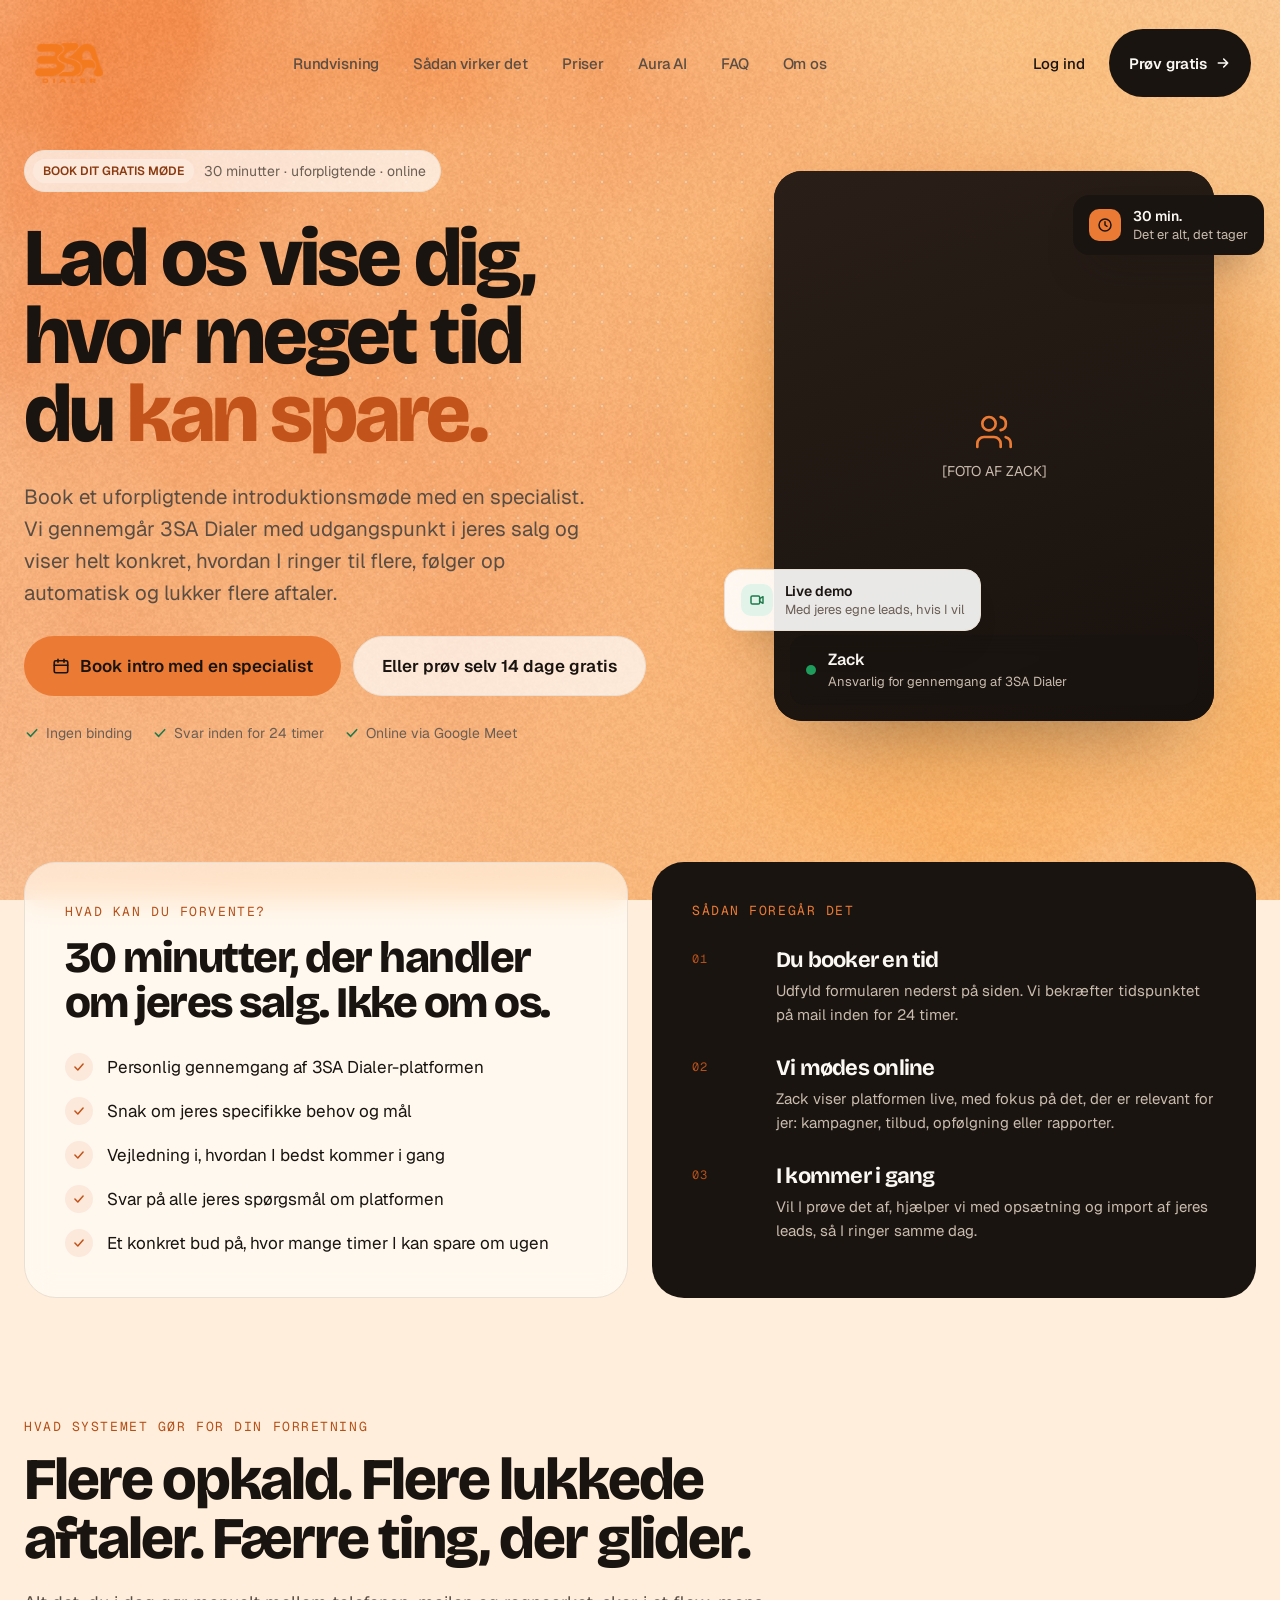
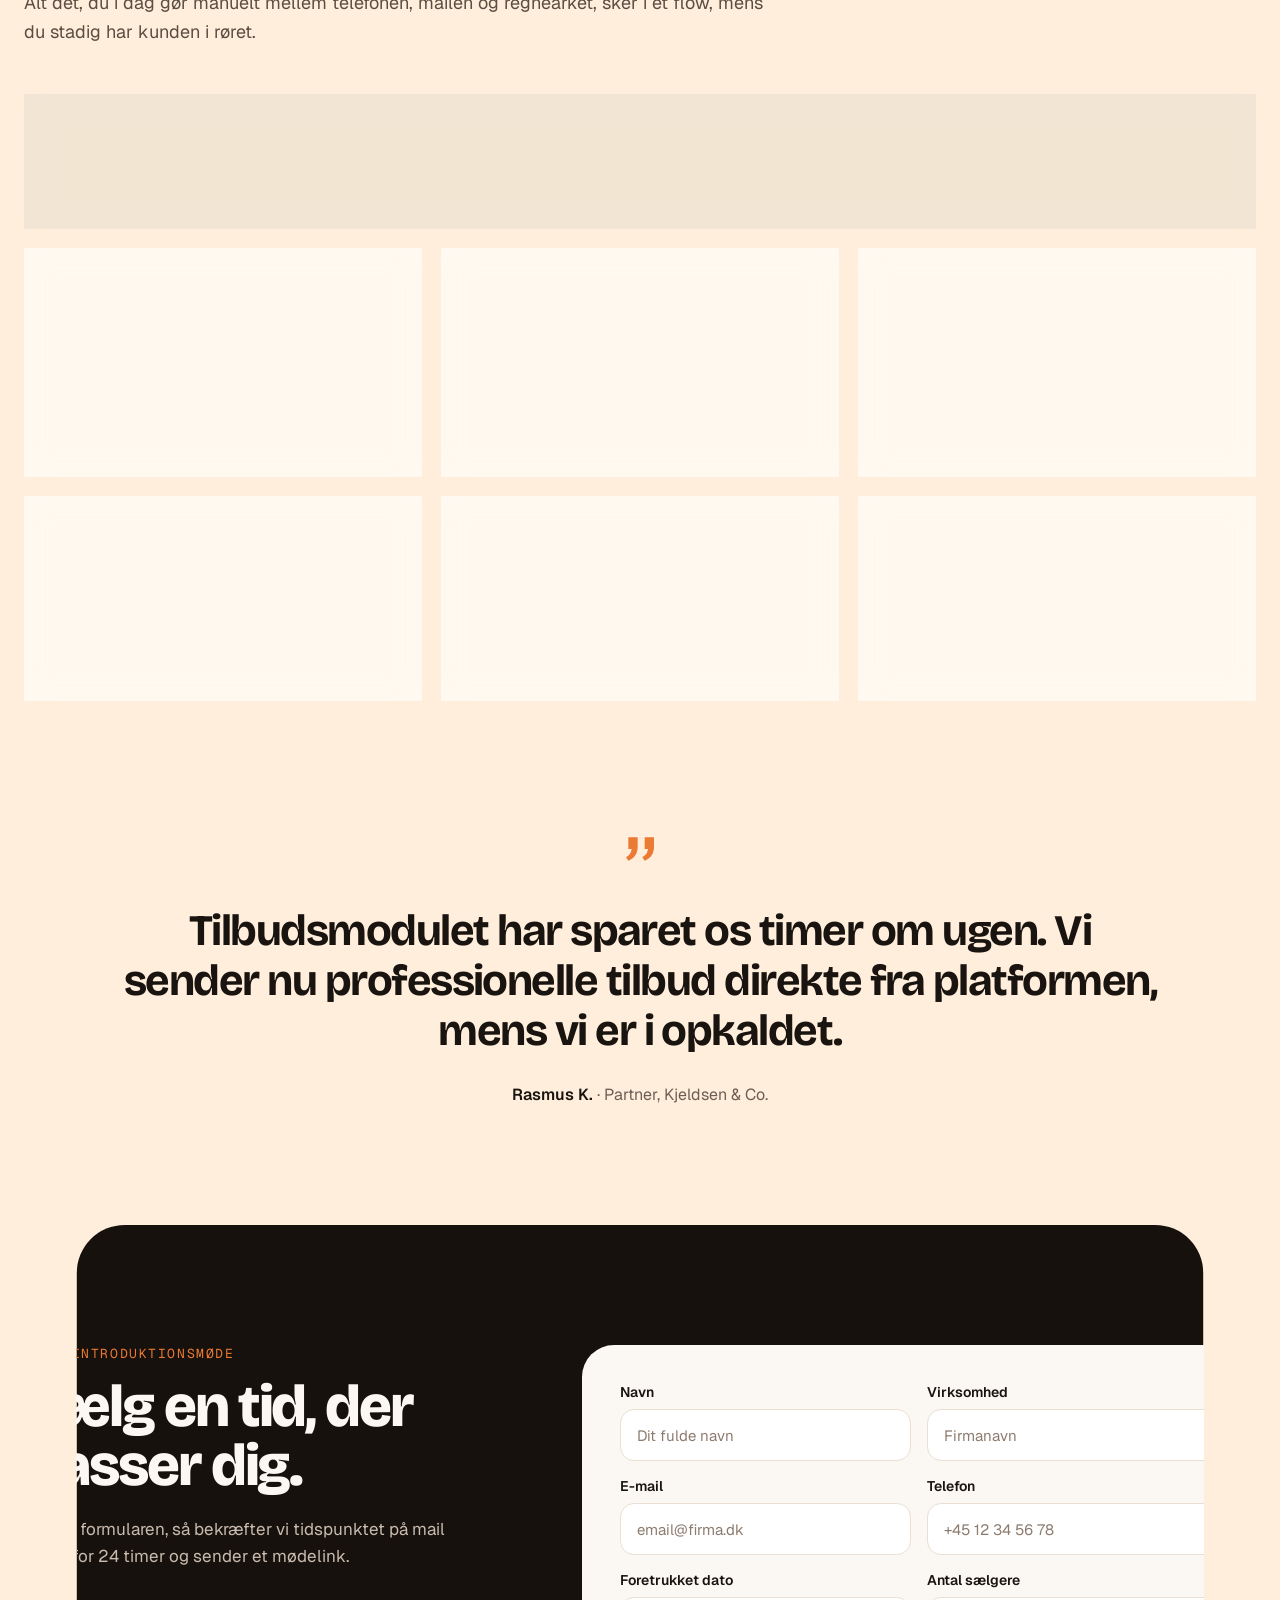
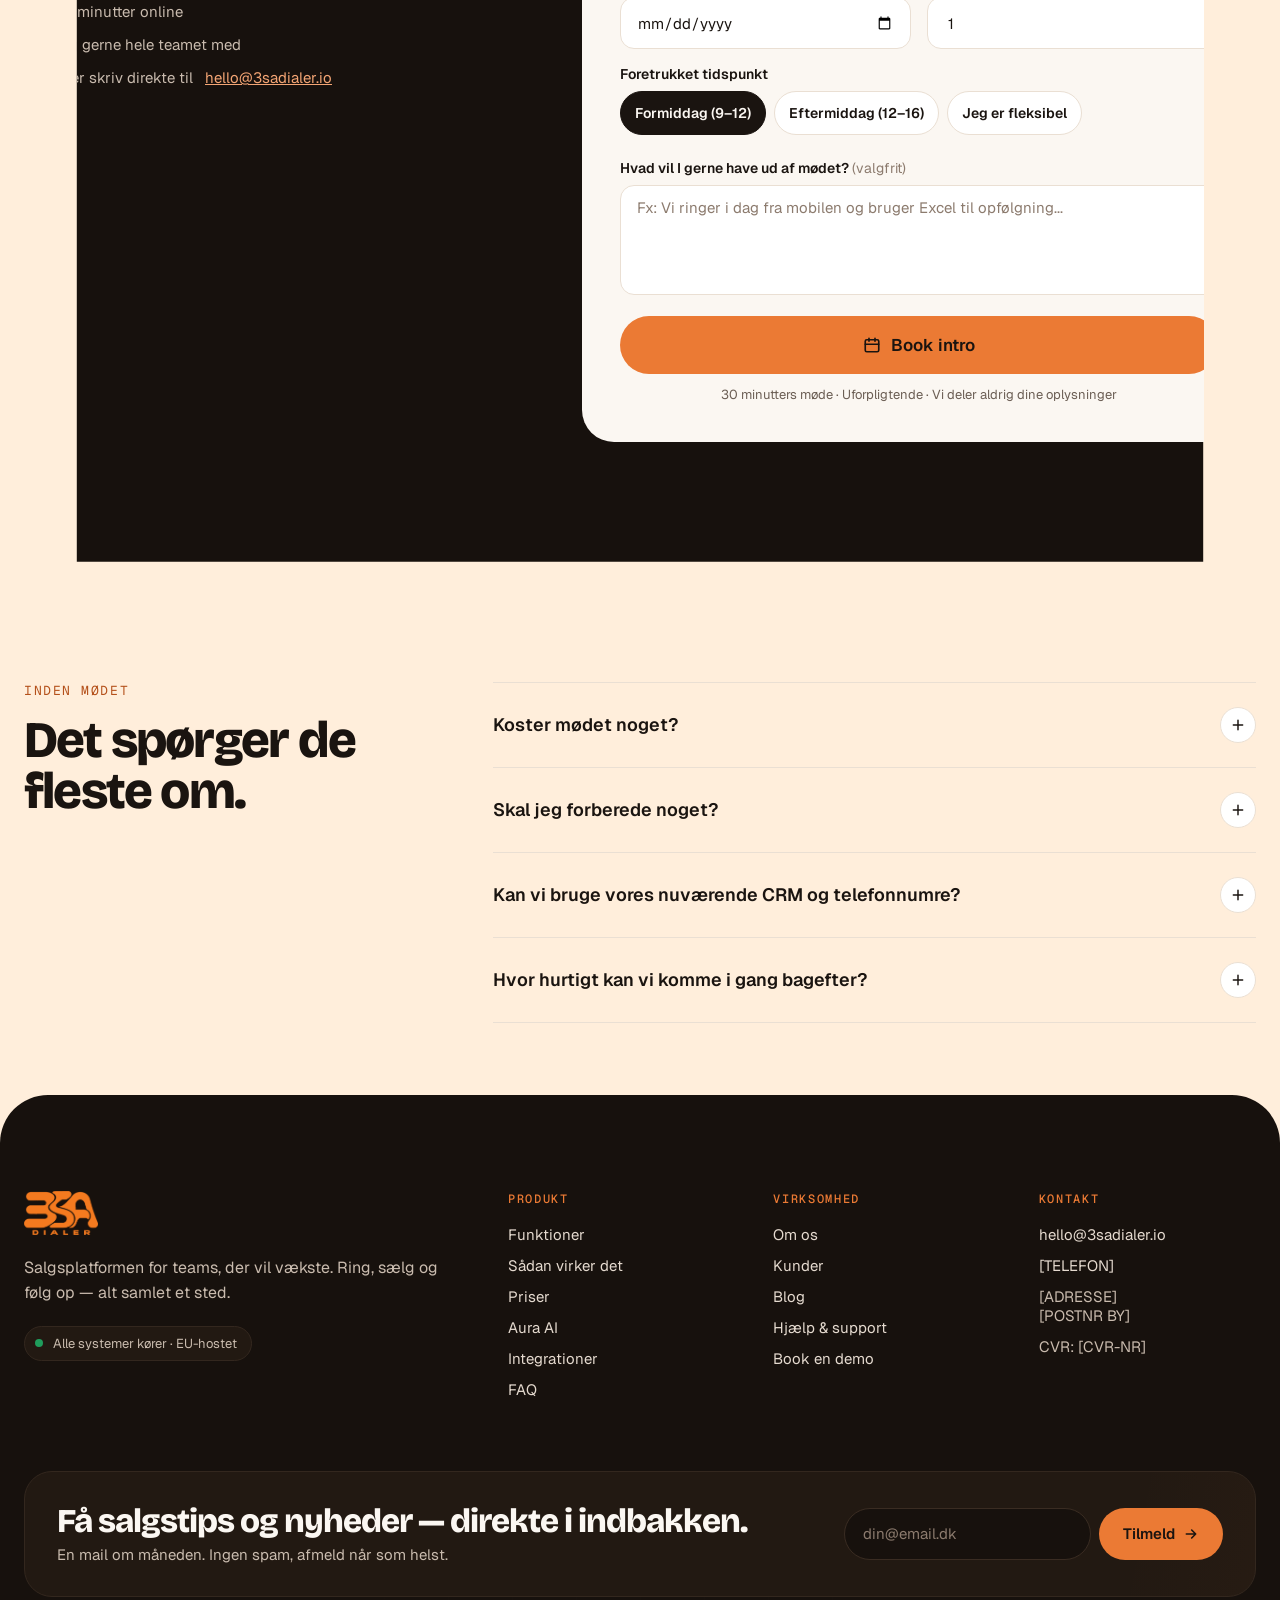
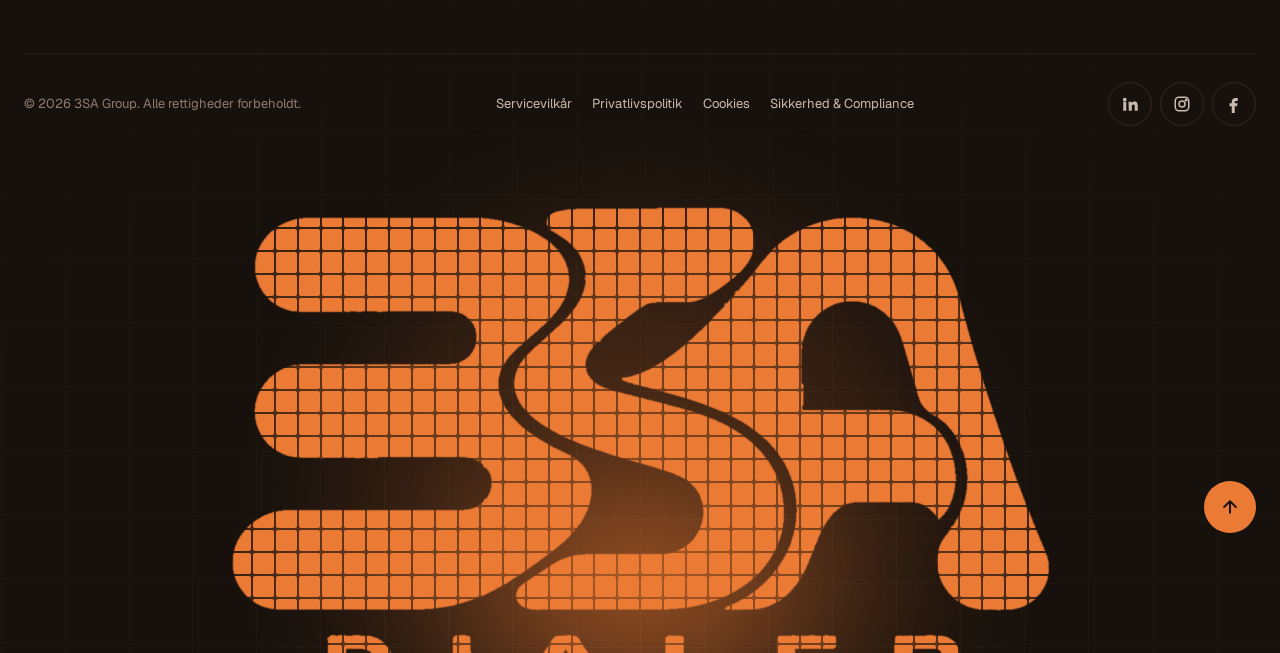
==== commit 1c708460: "Fix: overskrifter forsvandt i Chrome efter reveal (compositing), bedre font-fallback Co-Authored-By:" ====
--- a/book-intro.html
+++ b/book-intro.html
@@ -14,7 +14,7 @@
 <meta property="og:image" content="https://3sadialer.io/logo.png">
 <meta property="og:locale" content="da_DK">
 <link rel="preconnect" href="https://fonts.googleapis.com">
-<link href="https://fonts.googleapis.com/css2?family=Bricolage+Grotesque:opsz,wght@12..96,500;12..96,700;12..96,800&amp;family=Geist:wght@400;500;600&amp;family=Geist+Mono:wght@400;500&amp;display=swap" rel="stylesheet">
+<link href="https://fonts.googleapis.com/css2?family=Bricolage+Grotesque:opsz,wght@12..96,500;12..96,700;12..96,800&amp;family=Geist:wght@400;500;600;700&amp;family=Geist+Mono:wght@400;500&amp;display=swap" rel="stylesheet">
 <link rel="stylesheet" href="/assets/site.css">
 </head>
 <body>
@@ -57,7 +57,7 @@
 </div>
 </div>
 <div id="bg" aria-hidden="true"><canvas id="shader"></canvas><div class="blob b1"></div><div class="blob b2"></div><div class="blob b3"></div><div class="blob b4"></div><div class="blob b5"></div><div class="blob cursor"></div><div class="grain"></div></div>
-<div class="lp" style="font-family: 'Geist', system-ui, sans-serif; color: #1A1410; overflow: hidden">
+<div class="lp" style="font-family: 'Geist', system-ui, -apple-system, 'Segoe UI', Roboto, Helvetica, Arial, sans-serif; color: #1A1410; overflow: hidden">
 
 <!-- ============ BOOK INTRO: HERO ============ -->
 <section id="top" style="position: relative; padding: 150px 24px 80px">
--- a/assets/site.css
+++ b/assets/site.css
@@ -1,4 +1,4 @@
-html{scroll-behavior:smooth}body{margin:0;background:#FFEEDB}[hidden]{display:none !important}
+html{scroll-behavior:smooth}body{margin:0;background:#FFEEDB;font-family:'Geist',system-ui,-apple-system,'Segoe UI',Roboto,Helvetica,Arial,sans-serif}[hidden]{display:none !important}
 a{color:#B4501A}a:hover{color:#8A3A10}
 .lp *{box-sizing:border-box}
 .disp{font-family:'Bricolage Grotesque',system-ui,sans-serif;letter-spacing:-0.035em}
@@ -102,7 +102,7 @@
 @media (max-width:760px){.orbit{display:none}}
 /* ---- header ---- */
 html{scroll-padding-top:110px}
-.hd,.mm{font-family:'Geist',system-ui,sans-serif}
+.hd,.mm{font-family:'Geist',system-ui,-apple-system,'Segoe UI',Roboto,Helvetica,Arial,sans-serif}
 .hd{position:fixed;top:16px;left:0;right:0;z-index:900;display:flex;justify-content:center;padding:0 16px;pointer-events:none;transition:transform .5s cubic-bezier(.2,.7,.2,1),opacity .4s}
 .hd.hide{transform:translateY(-130%)}
 .hd-bar{pointer-events:auto;width:100%;max-width:1240px;display:flex;align-items:center;justify-content:space-between;gap:16px;padding:10px 12px 10px 18px;border-radius:999px;background:transparent;border:1px solid transparent;box-shadow:none;backdrop-filter:none;-webkit-backdrop-filter:none;transition:max-width .6s cubic-bezier(.2,.7,.2,1),background .4s,box-shadow .4s,padding .4s,border-color .4s;animation:hdIn 1s 1.5s cubic-bezier(.2,.7,.2,1) both}
@@ -216,12 +216,12 @@
 .reveal.r-right{transform:translateX(80px) rotate(1.5deg)}
 .reveal.r-scale{transform:scale(.9);filter:blur(6px)}
 .reveal.r-blur{transform:translateY(20px);filter:blur(16px)}
-.reveal.is-in{opacity:1;transform:none;filter:none}
+.reveal.is-in{opacity:1;transform:translateZ(0);filter:none;will-change:auto}
 .card.is-in:hover{transform:translateY(-8px)}
 .plan.featured.is-in{transform:translateY(-12px)}
 .plan.featured.is-in:hover{transform:translateY(-20px)}
 .split .w{display:inline-block;opacity:0;transform:translateY(70%) rotate(6deg);filter:blur(6px);transition:opacity .8s cubic-bezier(.2,.7,.2,1),transform .8s cubic-bezier(.2,.7,.2,1),filter .8s}
-.split.is-in .w{opacity:1;transform:none;filter:none}
+.split.is-in .w{opacity:1;transform:translateZ(0);filter:none}
 .flowline{transform:scaleX(0);transform-origin:left;transition:transform 1.8s cubic-bezier(.6,0,.2,1)}
 .flowline.is-in{transform:scaleX(1)}
 .growbar{transform:scaleY(0);transform-origin:bottom;transition:transform 1.1s cubic-bezier(.2,.7,.2,1)}
@@ -234,7 +234,7 @@
 .is-in .strike::after{transform:scaleX(1)}
 .is-in li:nth-child(1) .strike::after{transition-delay:.5s}.is-in li:nth-child(2) .strike::after{transition-delay:.8s}.is-in li:nth-child(3) .strike::after{transition-delay:1.1s}.is-in li:nth-child(4) .strike::after{transition-delay:1.4s}.is-in li:nth-child(5) .strike::after{transition-delay:1.7s}
 .reveal li{opacity:0;transform:translateX(-16px);transition:opacity .6s,transform .6s}
-.reveal.is-in li{opacity:1;transform:none}
+.reveal.is-in li{opacity:1;transform:translateZ(0)}
 .reveal.is-in li:nth-child(2){transition-delay:.08s}.reveal.is-in li:nth-child(3){transition-delay:.16s}.reveal.is-in li:nth-child(4){transition-delay:.24s}.reveal.is-in li:nth-child(5){transition-delay:.32s}.reveal.is-in li:nth-child(6){transition-delay:.4s}
 .spot{position:relative;overflow:hidden}
 .spot::before{content:"";position:absolute;inset:0;background:radial-gradient(420px circle at var(--mx,50%) var(--my,50%),rgba(235,122,52,.16),transparent 45%);opacity:0;transition:opacity .4s;pointer-events:none}
@@ -445,3 +445,56 @@
 .int-logo.nologo img{display:none}.int-logo.nologo .int-fallback{display:block}
 .int-more{background:#1A1410;color:#FBF7F2;border-color:#1A1410;justify-content:center}
 .int-more b{margin-top:0}.int-more span{color:#C9BBAE}
+
+/* ---- sammenligning ---- */
+.cmp-toggle{position:relative;display:flex;gap:4px;padding:4px;border-radius:999px;background:rgba(26,20,16,.06);align-self:flex-start}
+.cmp-toggle button{position:relative;z-index:1;border:0;background:transparent;cursor:pointer;padding:12px 22px;border-radius:999px;font:500 15px 'Geist',sans-serif;color:#6B5E54;min-height:44px;transition:color .3s}
+.cmp-toggle button.on{color:#FBF7F2}
+.cmp-bar{position:absolute;top:4px;left:4px;height:calc(100% - 8px);border-radius:999px;background:#1A1410;transition:left .45s cubic-bezier(.2,.7,.2,1),width .45s,background .45s}
+.cmp-card{position:relative;background:rgba(251,247,242,.75);border:1px solid #EADFD3;border-radius:28px;padding:28px;display:flex;flex-direction:column;gap:20px;transition:background .5s,border-color .5s}
+.cmp-card[data-mode="b"]{background:#1A1410;color:#FBF7F2;border-color:#1A1410}
+.cmp-card[data-mode="b"] .cmp-head .mono{color:#F4A574}
+.cmp-head{display:flex;justify-content:space-between;align-items:center;gap:12px;flex-wrap:wrap}
+.cmp-head .mono{font-size:12px;letter-spacing:.12em;color:#B4501A}
+.cmp-badge{font-size:12px;font-weight:600;padding:5px 12px;border-radius:999px;background:#FDECEC;color:#9F1D1D}
+.cmp-card[data-mode="b"] .cmp-badge{background:#173826;color:#7FD3A6}
+.cmp-big{display:flex;align-items:baseline;gap:12px;flex-wrap:wrap}
+.cmp-big .disp{font-size:clamp(56px,6vw,88px);font-weight:800;line-height:1;color:#C2531A;transition:color .5s}
+.cmp-card[data-mode="b"] .cmp-big .disp{color:#F4A574}
+.cmp-big span:last-child{font-size:17px;font-weight:600}
+.cmp-bars{display:flex;flex-direction:column;gap:12px}
+.cmp-bar-lbl{display:flex;justify-content:space-between;font-size:13px;color:#5A4D43;margin-bottom:6px}
+.cmp-card[data-mode="b"] .cmp-bar-lbl{color:#C9BBAE}
+.cmp-track{height:14px;border-radius:999px;background:rgba(26,20,16,.1);overflow:hidden}
+.cmp-card[data-mode="b"] .cmp-track{background:rgba(251,247,242,.12)}
+.cmp-track i{display:block;height:100%;border-radius:999px;background:#8C7B6E;transition:width .7s cubic-bezier(.2,.7,.2,1),background .5s}
+.cmp-track i.sell{background:#EB7A34}
+.cmp-card[data-mode="b"] .cmp-track i{background:#C9BBAE}.cmp-card[data-mode="b"] .cmp-track i.sell{background:#EB7A34}
+.cmp-table{width:100%;border-collapse:collapse;font-size:15px}
+.cmp-table td{padding:11px 0;border-top:1px solid rgba(26,20,16,.1)}
+.cmp-card[data-mode="b"] .cmp-table td{border-color:rgba(251,247,242,.12)}
+.cmp-table td:last-child{text-align:right;font-size:14px;white-space:nowrap}
+.cmp-table tr.hl td{color:#C2531A;font-weight:600}.cmp-card[data-mode="b"] .cmp-table tr.hl td{color:#F4A574}
+.cmp-table tr.hl td:first-child{font-weight:600}
+.cmp-note{margin:0;font-size:14px;line-height:1.55;color:#5A4D43}.cmp-card[data-mode="b"] .cmp-note{color:#C9BBAE}
+.cmp-cta{border:0;cursor:pointer;display:flex;justify-content:center;align-items:center;gap:10px;padding:16px 24px;border-radius:999px;background:#EB7A34;color:#1A1410;font:600 16px 'Geist',sans-serif;min-height:52px}
+.cmp-card[data-mode="b"] .cmp-cta{background:#FBF7F2}
+.cmp-flash{animation:cmpflash .6s}
+@keyframes cmpflash{0%{opacity:.4;transform:translateY(8px)}100%{opacity:1;transform:none}}
+
+/* ---- hero: integrationslogoer ---- */
+.hlogos{display:flex;flex-wrap:wrap;align-items:center;gap:20px 32px;padding:20px 28px;border-radius:24px;background:rgba(255,255,255,.62);border:1px solid rgba(234,223,211,.8)}
+.hlogos-lbl{display:flex;flex-direction:column;gap:2px;min-width:200px}
+.hlogos-lbl .mono{font-size:11px;letter-spacing:.14em;color:#B4501A}
+.hlogos-lbl span:last-child{font-size:14px;font-weight:500;color:#5A4D43}
+.hlogos-row{flex:1 1 560px;display:flex;flex-wrap:wrap;justify-content:space-around;gap:12px 24px}
+.hlogo{display:inline-flex;align-items:center;gap:10px;text-decoration:none;color:#3F352D;font-size:14px;font-weight:600;padding:6px 10px 6px 6px;border-radius:999px;transition:transform .35s cubic-bezier(.3,1.5,.5,1),background .3s;opacity:0;transform:translateY(10px)}
+.reveal.is-in .hlogo{animation:fadeUp .7s cubic-bezier(.2,.7,.2,1) forwards}
+.reveal.is-in .hlogo:nth-child(2){animation-delay:.08s}.reveal.is-in .hlogo:nth-child(3){animation-delay:.16s}.reveal.is-in .hlogo:nth-child(4){animation-delay:.24s}.reveal.is-in .hlogo:nth-child(5){animation-delay:.32s}
+.hlogo:hover{background:rgba(26,20,16,.05);transform:translateY(-3px)}
+.hlogo-ic{width:40px;height:40px;border-radius:12px;background:#FFFFFF;border:1px solid #EADFD3;display:flex;align-items:center;justify-content:center;position:relative;transition:transform .35s cubic-bezier(.3,1.5,.5,1)}
+.hlogo:hover .hlogo-ic{transform:rotate(-8deg) scale(1.1)}
+.hlogo-ic img{width:22px;height:22px;display:block}
+.hlogo-ic .int-fallback{font-size:16px}
+.hlogo-ic.nologo img{display:none}.hlogo-ic.nologo .int-fallback{display:block}
+@media (max-width:760px){.hlogos{padding:18px}.hlogos-row{justify-content:flex-start}.hlogo span:last-child{display:none}.hlogo{padding:4px}}
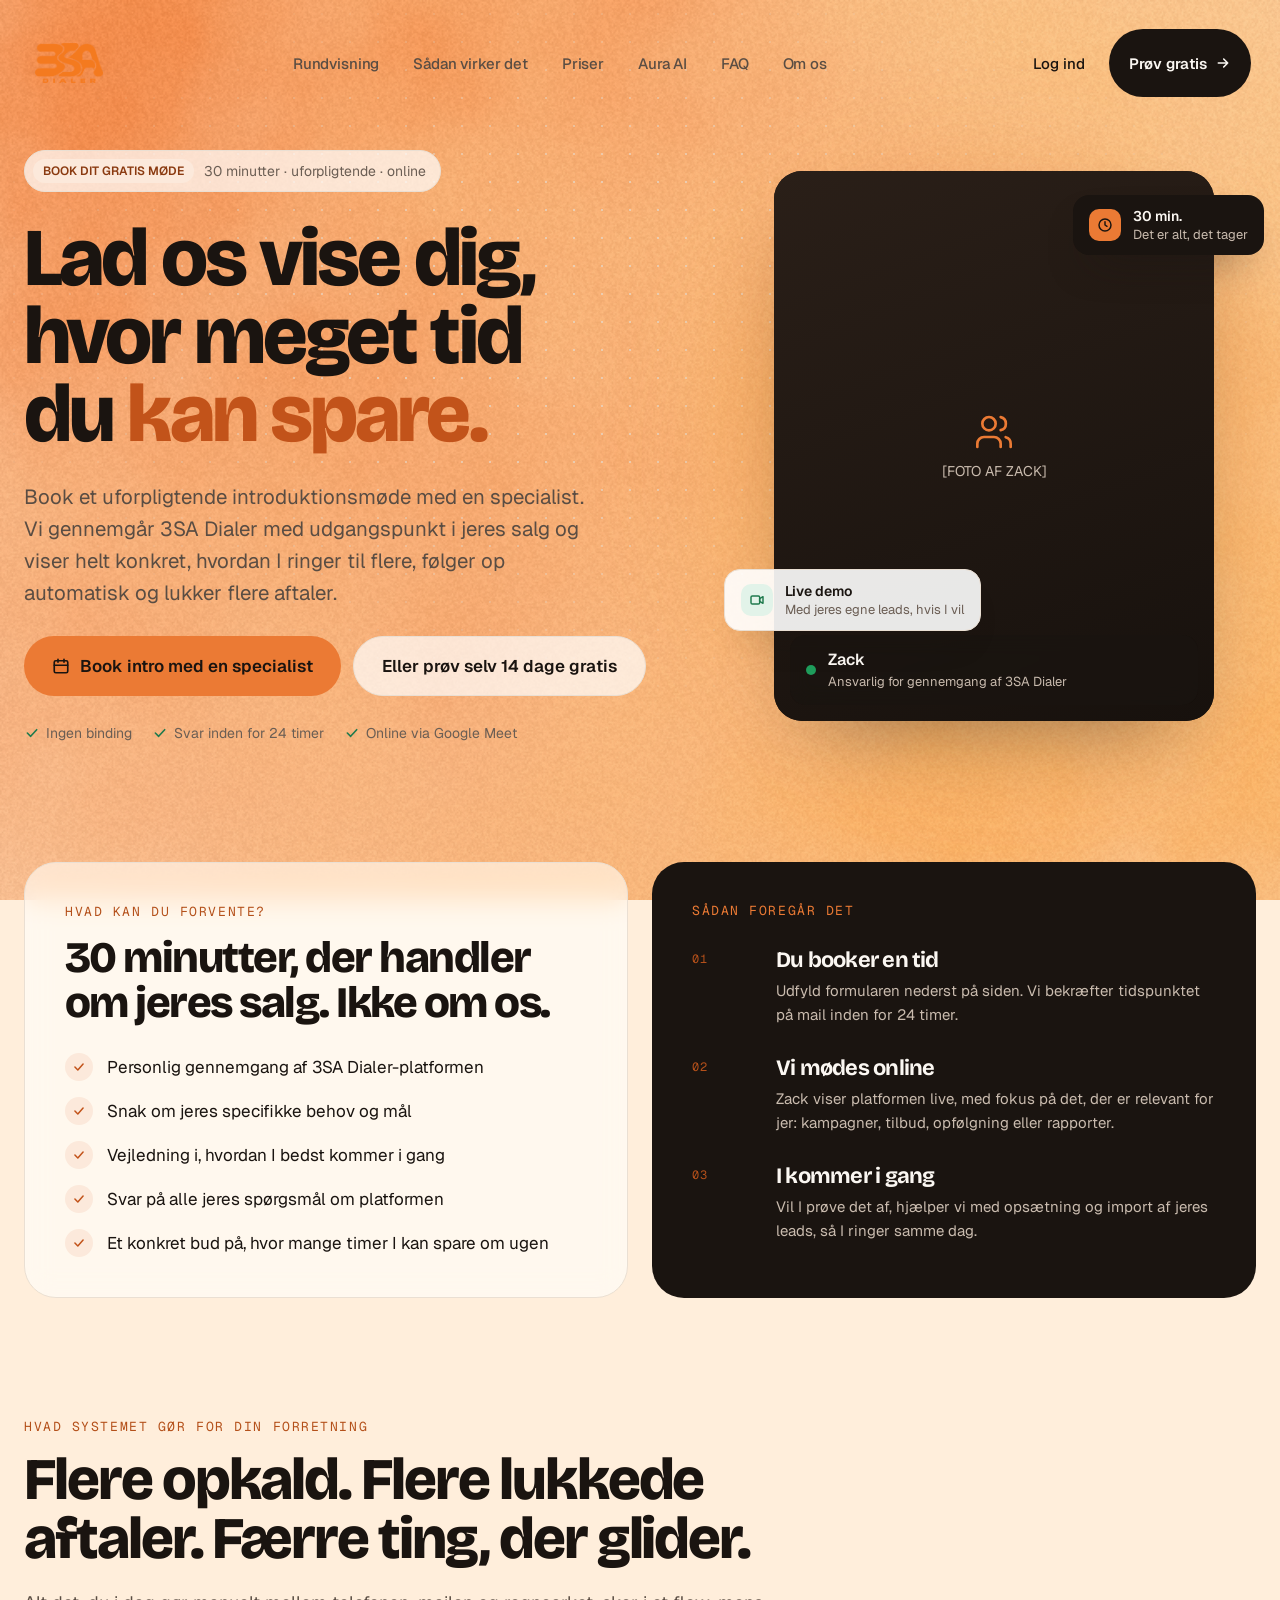
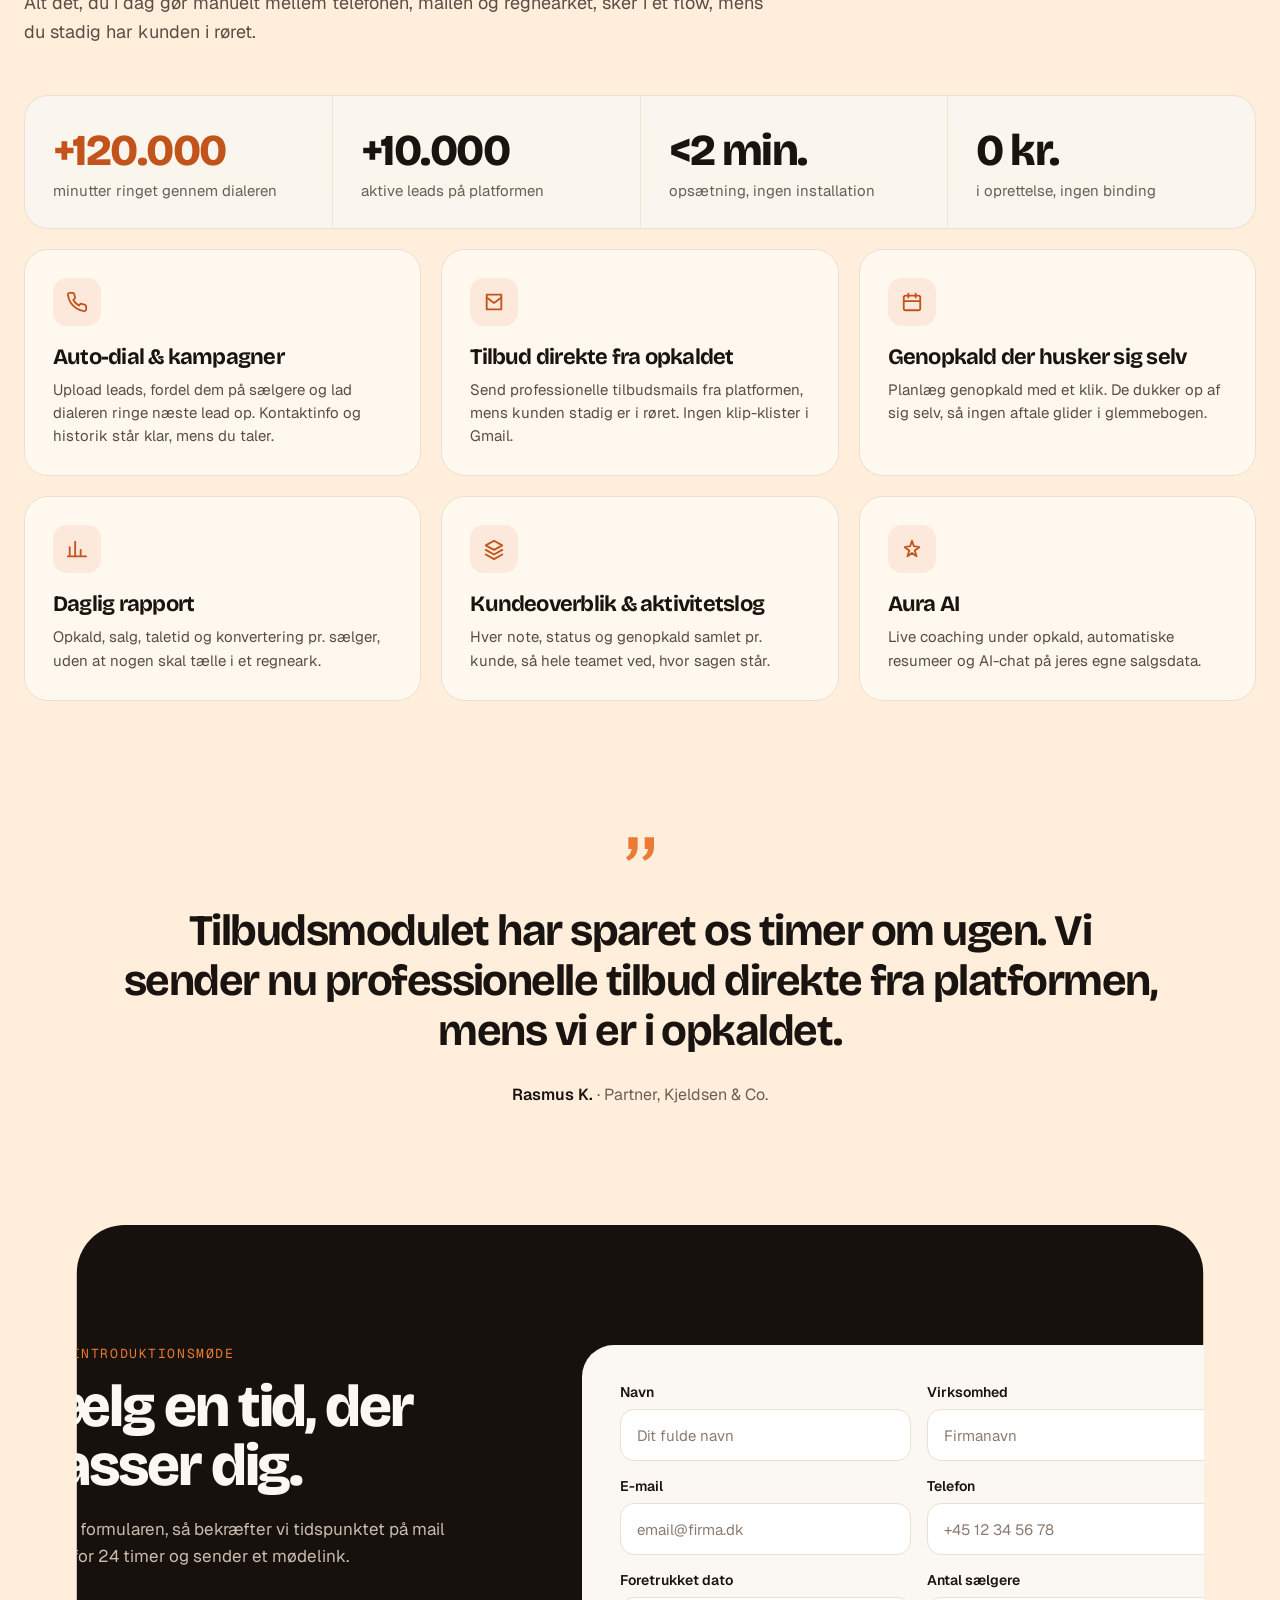
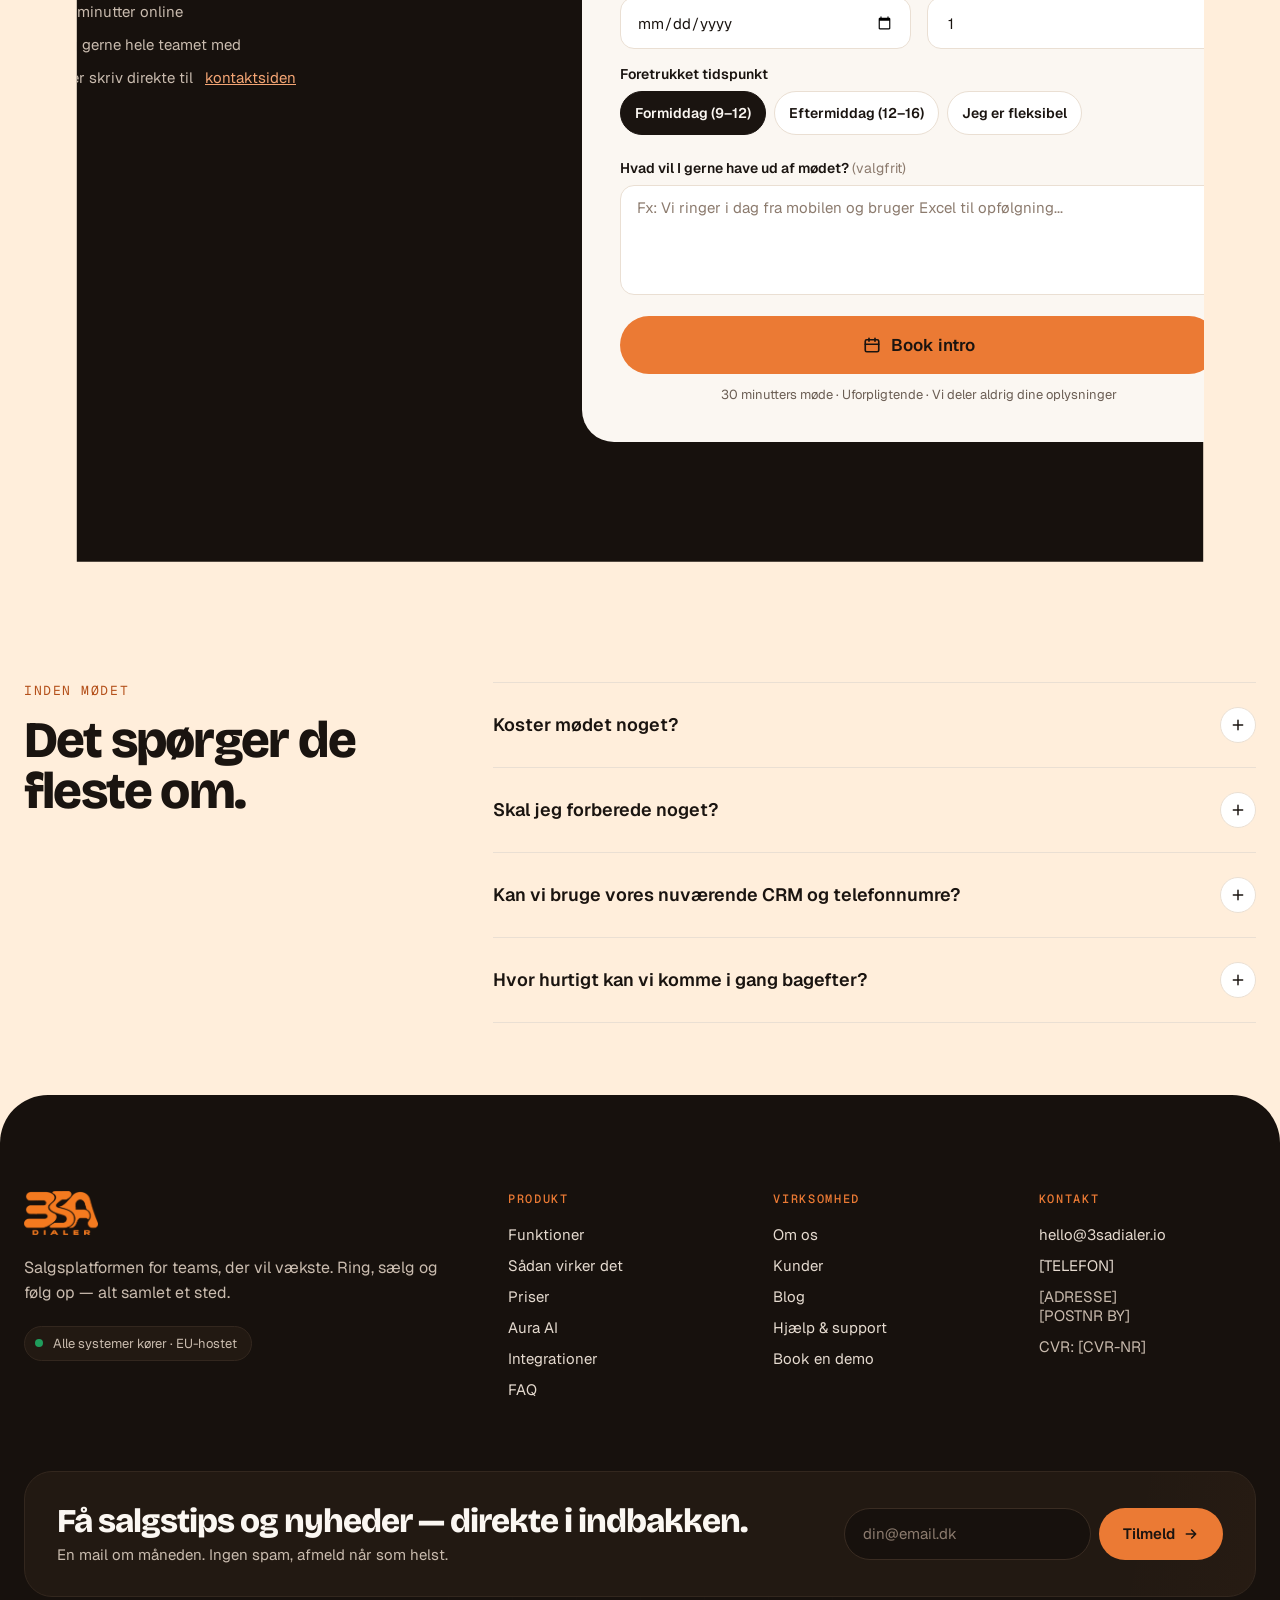
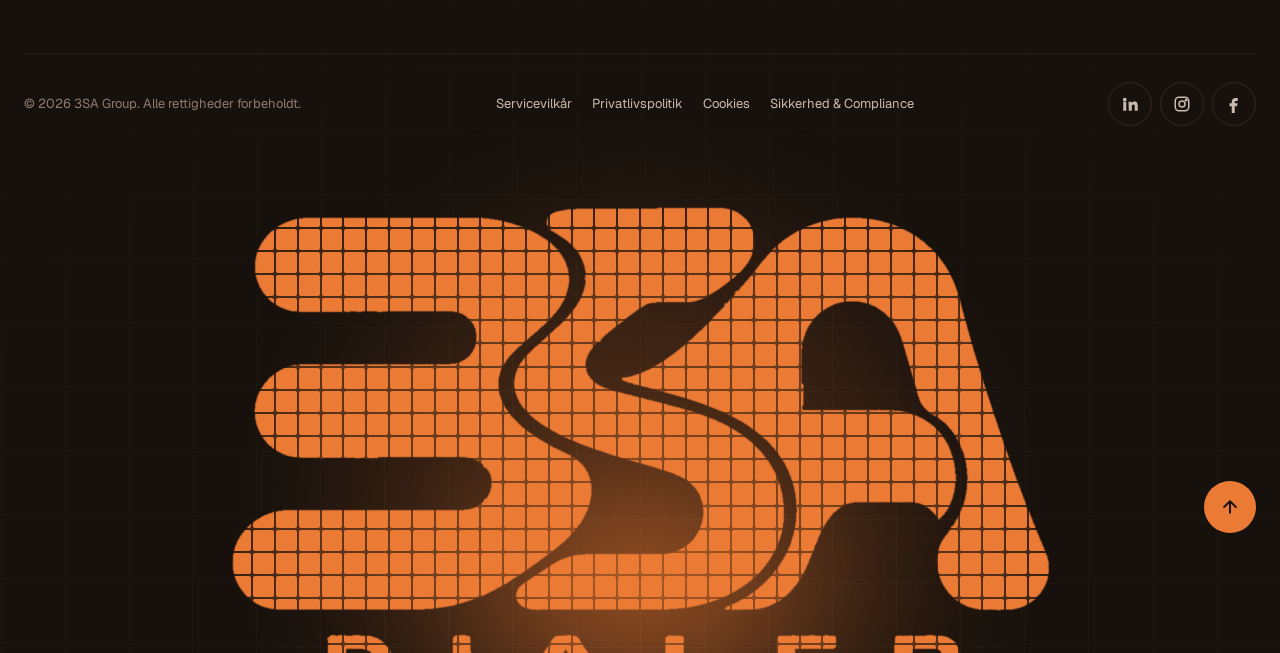
==== commit 59e53b17: "Kontakt os-side med kategorivalg, formular (Netlify Forms), andre veje ind og hurtige svar Co-Author" ====
--- a/book-intro.html
+++ b/book-intro.html
@@ -165,7 +165,7 @@
 <div style="margin-top: 32px; display: flex; flex-direction: column; gap: 14px; font-size: 15px; color: #C9BBAE">
 <div style="display: flex; gap: 12px; align-items: center"><svg width="18" height="18" viewBox="0 0 24 24" fill="none" stroke="#EB7A34" stroke-width="2" stroke-linecap="round" stroke-linejoin="round" aria-hidden="true"><circle cx="12" cy="12" r="9"></circle><path d="M12 7v5l3 2"></path></svg>30 minutter online</div>
 <div style="display: flex; gap: 12px; align-items: center"><svg width="18" height="18" viewBox="0 0 24 24" fill="none" stroke="#EB7A34" stroke-width="2" stroke-linecap="round" stroke-linejoin="round" aria-hidden="true"><path d="M16 21v-2a4 4 0 0 0-4-4H6a4 4 0 0 0-4 4v2"></path><circle cx="9" cy="7" r="4"></circle><path d="M22 21v-2a4 4 0 0 0-3-3.9M16 3.1a4 4 0 0 1 0 7.8"></path></svg>Tag gerne hele teamet med</div>
-<div style="display: flex; gap: 12px; align-items: center"><svg width="18" height="18" viewBox="0 0 24 24" fill="none" stroke="#EB7A34" stroke-width="2" stroke-linecap="round" stroke-linejoin="round" aria-hidden="true"><path d="M4 4h16v16H4z"></path><path d="M4 7l8 6 8-6"></path></svg>Eller skriv direkte til <a href="mailto:hello@3sadialer.io" style="color: #F4A574">hello@3sadialer.io</a></div>
+<div style="display: flex; gap: 12px; align-items: center"><svg width="18" height="18" viewBox="0 0 24 24" fill="none" stroke="#EB7A34" stroke-width="2" stroke-linecap="round" stroke-linejoin="round" aria-hidden="true"><path d="M4 4h16v16H4z"></path><path d="M4 7l8 6 8-6"></path></svg>Eller skriv direkte til <a href="/kontakt" style="color: #F4A574">kontaktsiden</a></div>
 </div>
 </div>
 <form class="reveal r-scale glass" name="book-intro" method="POST" action="/book-intro?sent=1" data-netlify="true" netlify-honeypot="bot-field" style="flex: 1.3 1 480px; min-width: 0; background: #FBF7F2; color: #1A1410; border-radius: 32px; padding: clamp(24px, 3vw, 40px)">
@@ -226,7 +226,7 @@
 <div class="ft-col"><h4>PRODUKT</h4><ul>
 <li><a href="#">Funktioner</a></li><li><a href="#">Sådan virker det</a></li><li><a href="/#priser">Priser</a></li><li><a href="#">Aura AI</a></li><li><a href="/#integrationer">Integrationer</a></li><li><a href="#">FAQ</a></li></ul></div>
 <div class="ft-col"><h4>VIRKSOMHED</h4><ul>
-<li><a href="/om-os">Om os</a></li><li><a href="#">Kunder</a></li><li><a href="#">Blog</a></li><li><a href="#">Hjælp &amp; support</a></li><li><a href="/book-intro">Book en demo</a></li></ul></div>
+<li><a href="/om-os">Om os</a></li><li><a href="#">Kunder</a></li><li><a href="#">Blog</a></li><li><a href="/kontakt">Hjælp &amp; support</a></li><li><a href="/book-intro">Book en demo</a></li></ul></div>
 <div class="ft-col"><h4>KONTAKT</h4><ul>
 <li><a href="mailto:hello@3sadialer.io">hello@3sadialer.io</a></li><li><a href="tel:[TELEFON]">[TELEFON]</a></li><li><span style="color:#C9BBAE">[ADRESSE]<br>[POSTNR BY]</span></li><li><span style="color:#C9BBAE">CVR: [CVR-NR]</span></li></ul></div>
 </div>
--- a/assets/site.css
+++ b/assets/site.css
@@ -324,7 +324,7 @@
 .bi-form input::placeholder,.bi-form textarea::placeholder{color:#8C7B6E}
 .bi-slot{display:flex;flex-wrap:wrap;gap:8px}
 .bi-slot input{display:none}
-.bi-slot span{padding:10px 14px;border-radius:999px;border:1px solid #EADFD3;background:#FFFFFF;font-size:14px;cursor:pointer;transition:all .25s;min-height:44px;display:inline-flex;align-items:center}
+.bi-slot span{padding:10px 14px;gap:8px;border-radius:999px;border:1px solid #EADFD3;background:#FFFFFF;font-size:14px;cursor:pointer;transition:all .25s;min-height:44px;display:inline-flex;align-items:center}
 .bi-slot input:checked+span{background:#1A1410;color:#FBF7F2;border-color:#1A1410}
 .bi-step{display:flex;gap:20px;align-items:flex-start}
 .bi-step .t{font-family:'Geist Mono',monospace;font-size:12px;letter-spacing:.1em;color:#B4501A;padding-top:4px;flex:none;width:64px}
@@ -498,3 +498,37 @@
 .hlogo-ic .int-fallback{font-size:16px}
 .hlogo-ic.nologo img{display:none}.hlogo-ic.nologo .int-fallback{display:block}
 @media (max-width:760px){.hlogos{padding:18px}.hlogos-row{justify-content:flex-start}.hlogo span:last-child{display:none}.hlogo{padding:4px}}
+
+/* ---- kontakt ---- */
+.kform{display:flex;flex-direction:column;gap:20px}
+.kstep{background:rgba(255,255,255,.62);border:1px solid #EADFD3;border-radius:32px;padding:clamp(24px,3.5vw,44px)}
+.kstep-h{display:flex;gap:18px;align-items:center;flex-wrap:wrap;margin-bottom:28px}
+.kstep-h h2{margin:0;font-size:clamp(24px,2.6vw,32px);font-weight:800;letter-spacing:-.03em}
+.kstep-h p{margin:4px 0 0;font-size:15px;color:#5A4D43}
+.knum{width:44px;height:44px;border-radius:14px;background:#1A1410;color:#FBF7F2;display:flex;align-items:center;justify-content:center;font-family:'Bricolage Grotesque',sans-serif;font-weight:800;font-size:18px;flex:none}
+.ksla{margin-left:auto;display:inline-flex;align-items:center;gap:6px;font-size:13px;font-weight:600;color:#1F7A4D;background:#E2F3E9;padding:8px 12px;border-radius:999px;transition:transform .3s}
+.ksla.pop{animation:kpop .5s cubic-bezier(.3,1.6,.5,1)}
+@keyframes kpop{0%{transform:scale(.85)}100%{transform:none}}
+.kt-grid{display:grid;grid-template-columns:repeat(3,minmax(0,1fr));gap:12px}@media (max-width:900px){.kt-grid{grid-template-columns:repeat(2,minmax(0,1fr))}}@media (max-width:520px){.kt-grid{grid-template-columns:1fr}}
+.kt input{position:absolute;opacity:0;pointer-events:none}
+.kt-box{position:relative;display:flex;flex-direction:column;gap:6px;padding:22px 20px;border-radius:22px;background:#FFFFFF;border:1px solid #EADFD3;cursor:pointer;min-height:150px;transition:transform .35s cubic-bezier(.2,.7,.2,1),box-shadow .35s,border-color .3s,background .3s}
+.kt-box:hover{transform:translateY(-4px);box-shadow:0 24px 48px -28px rgba(26,20,16,.35);border-color:#C9BBAE}
+.kt-ic{width:44px;height:44px;border-radius:13px;background:#FCE9DB;display:flex;align-items:center;justify-content:center;margin-bottom:8px;transition:transform .4s cubic-bezier(.3,1.5,.5,1),background .3s}
+.kt-box b{font-weight:600;font-size:16px}
+.kt-box>span:not(.kt-ic){font-size:13.5px;line-height:1.45;color:#5A4D43}
+.kt-check{position:absolute;top:14px;right:14px;width:24px;height:24px;border-radius:50%;background:#EB7A34;display:flex;align-items:center;justify-content:center;transform:scale(0);transition:transform .4s cubic-bezier(.3,1.6,.5,1)}
+.kt input:checked+.kt-box{background:#1A1410;color:#FBF7F2;border-color:#1A1410;transform:translateY(-4px);box-shadow:0 30px 60px -30px rgba(26,20,16,.6)}
+.kt input:checked+.kt-box>span:not(.kt-ic){color:#C9BBAE}
+.kt input:checked+.kt-box .kt-ic{background:#EB7A34;transform:rotate(-8deg) scale(1.08)}
+.kt input:checked+.kt-box .kt-ic svg{stroke:#1A1410}
+.kt input:checked+.kt-box .kt-check{transform:scale(1)}
+.kt input:focus-visible+.kt-box{outline:3px solid rgba(235,122,52,.5);outline-offset:2px}
+.kcount{text-align:right;font-size:12px;color:#8C7B6E;margin-top:6px;font-family:'Geist Mono',monospace}
+.ksend{width:100%;border:0;cursor:pointer;display:flex;justify-content:center;align-items:center;gap:10px;padding:18px 28px;border-radius:999px;background:#EB7A34;color:#1A1410;font:600 17px 'Geist',sans-serif;min-height:56px}
+.kway{display:flex;flex-direction:column;gap:6px;padding:28px;border-radius:24px;background:rgba(255,255,255,.62);border:1px solid #EADFD3;text-decoration:none;color:inherit}
+.kway b{font-size:18px;font-weight:700;margin-top:4px}
+.kway>span:not(.kway-ic){font-size:14px;color:#5A4D43;line-height:1.5}
+.kway-ic{width:48px;height:48px;border-radius:14px;background:#FCE9DB;display:flex;align-items:center;justify-content:center;margin-bottom:10px;transition:transform .4s cubic-bezier(.3,1.5,.5,1)}
+.kway:hover .kway-ic{transform:rotate(-8deg) scale(1.08)}
+.kshake{animation:kshake .4s}
+@keyframes kshake{0%,100%{transform:none}25%{transform:translateX(-6px)}75%{transform:translateX(6px)}}
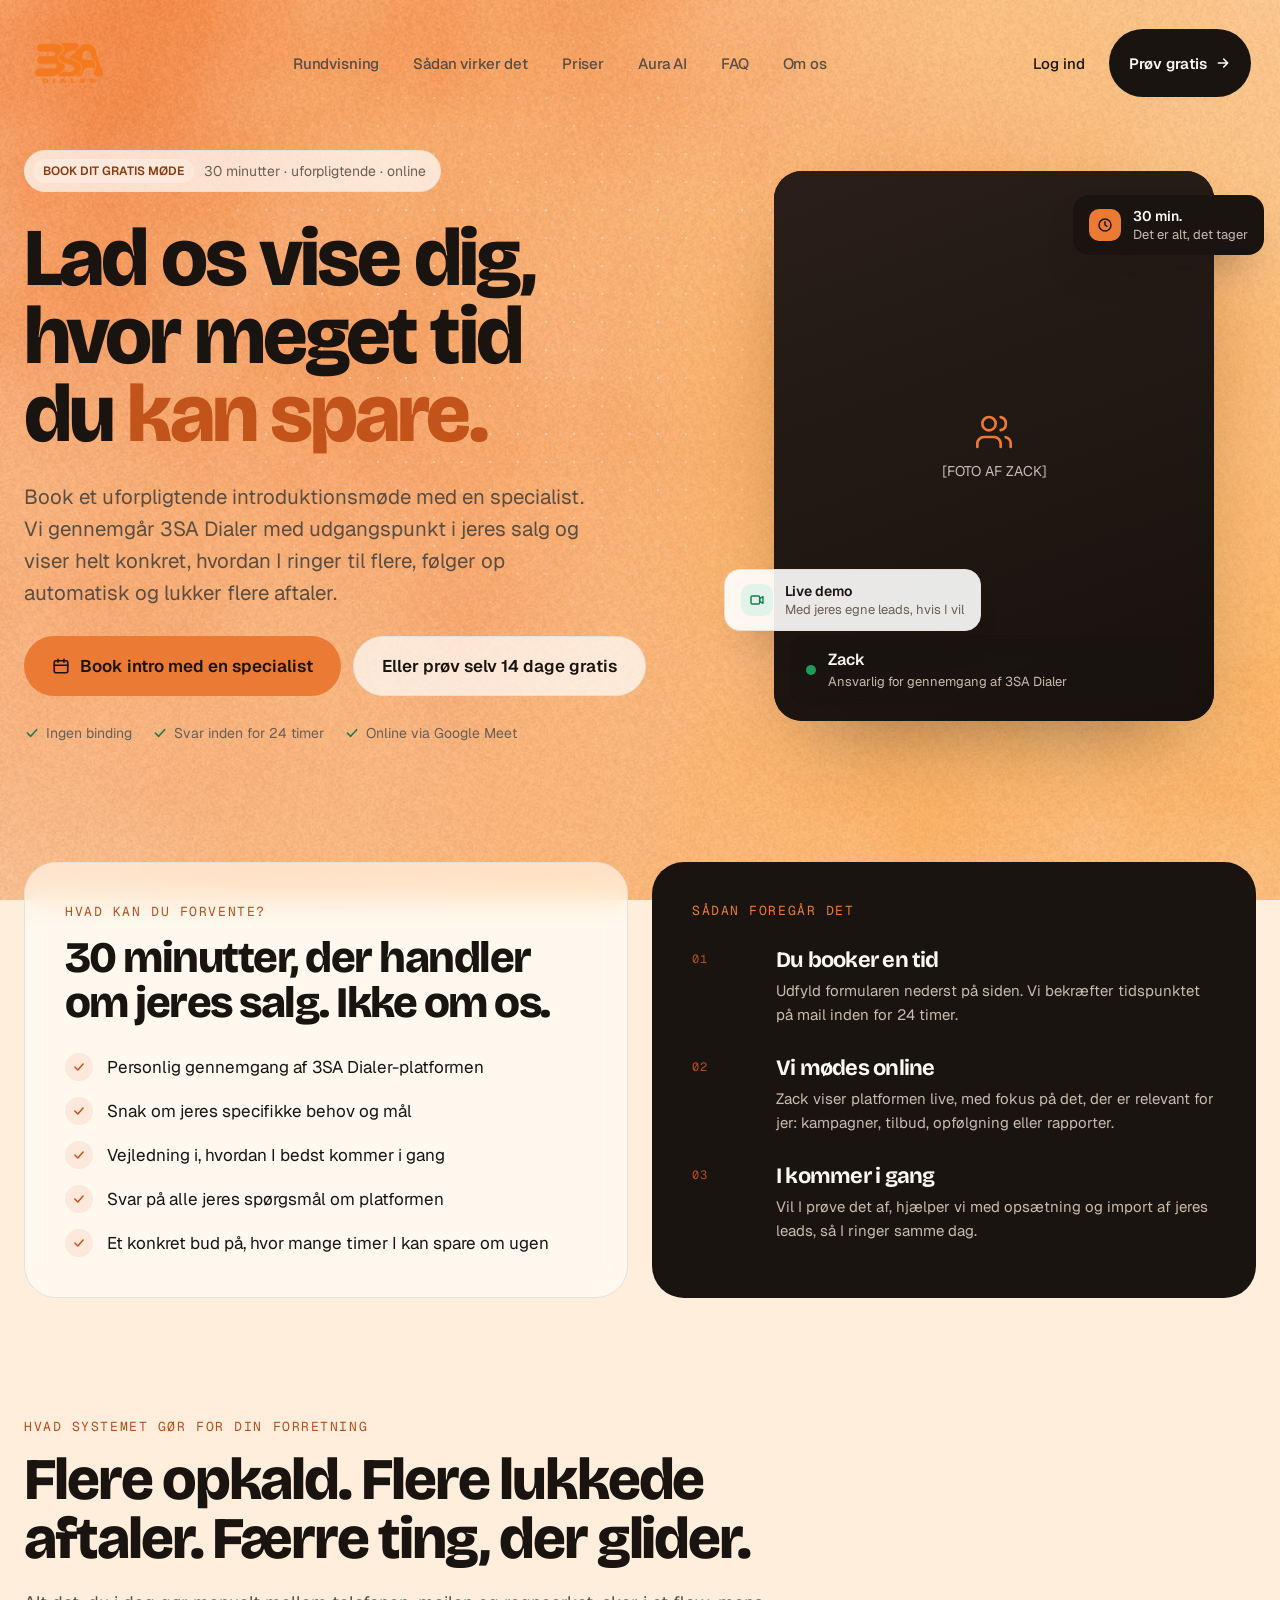
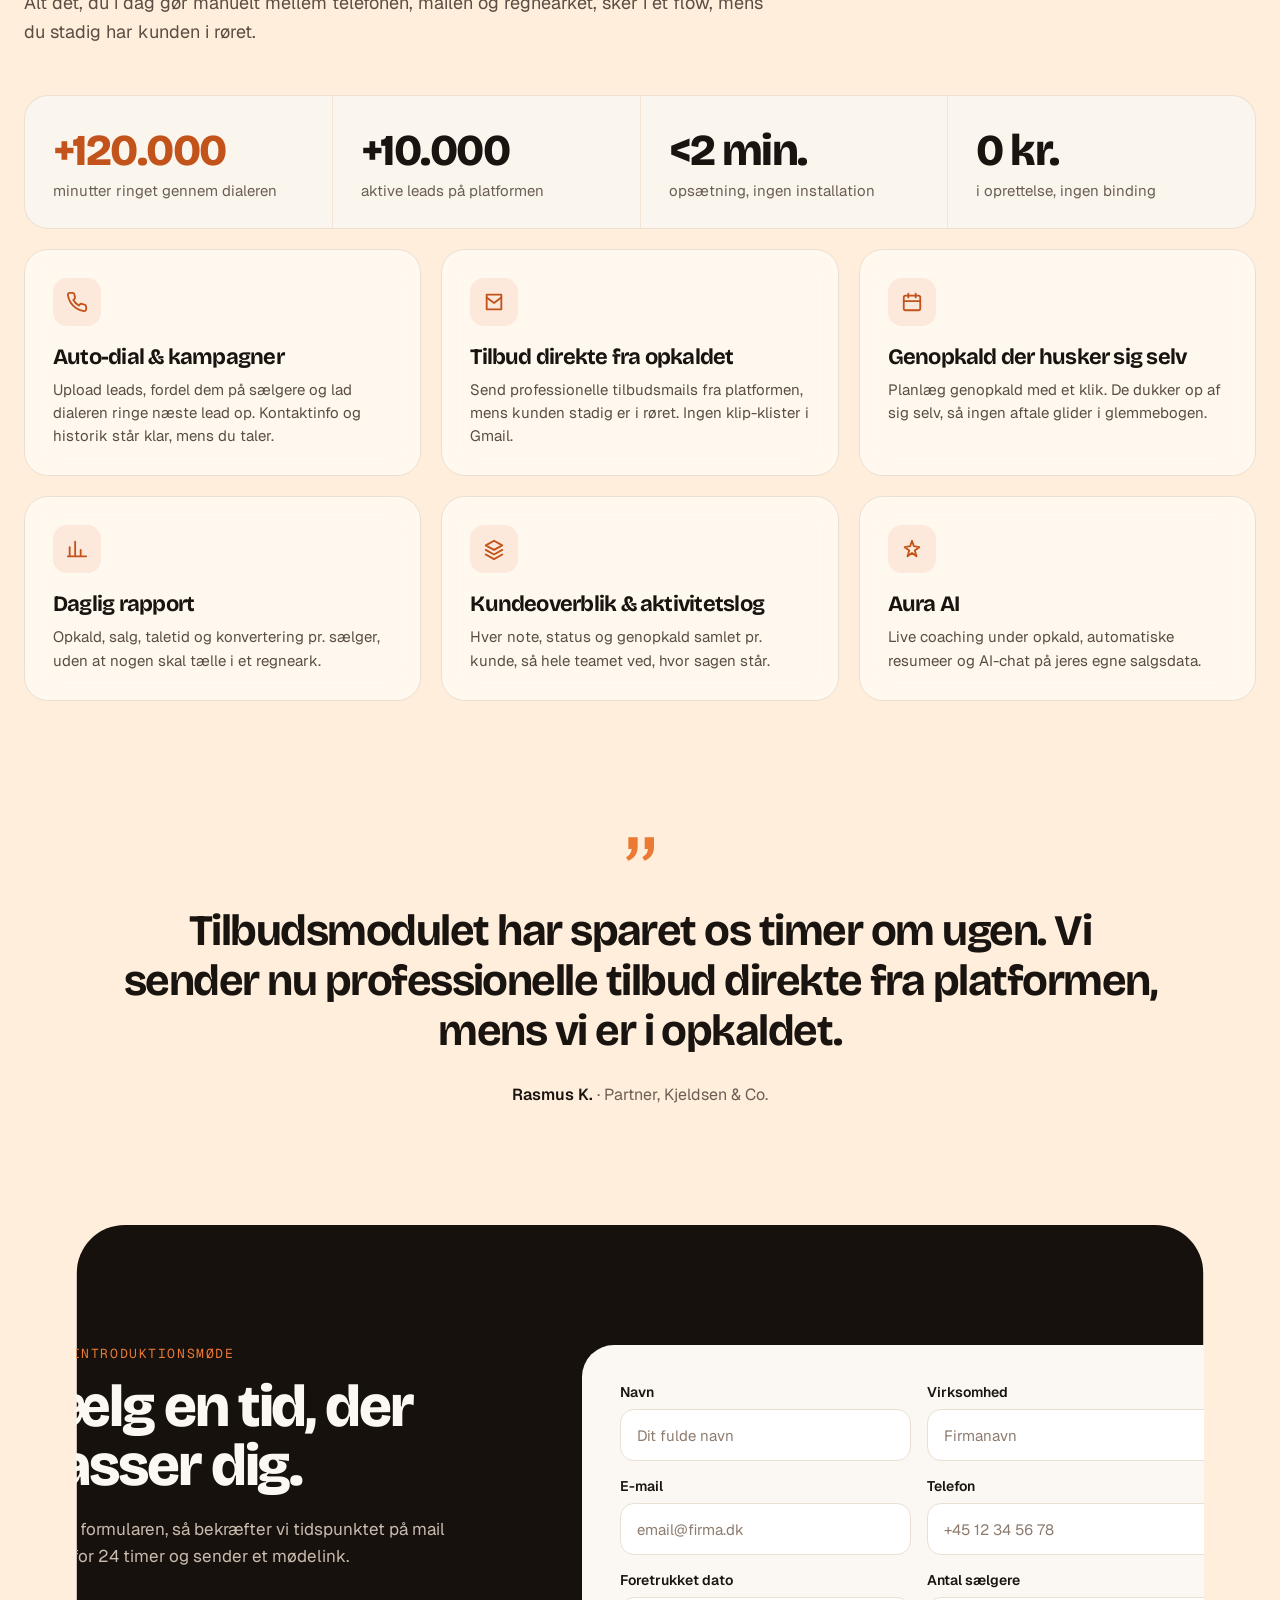
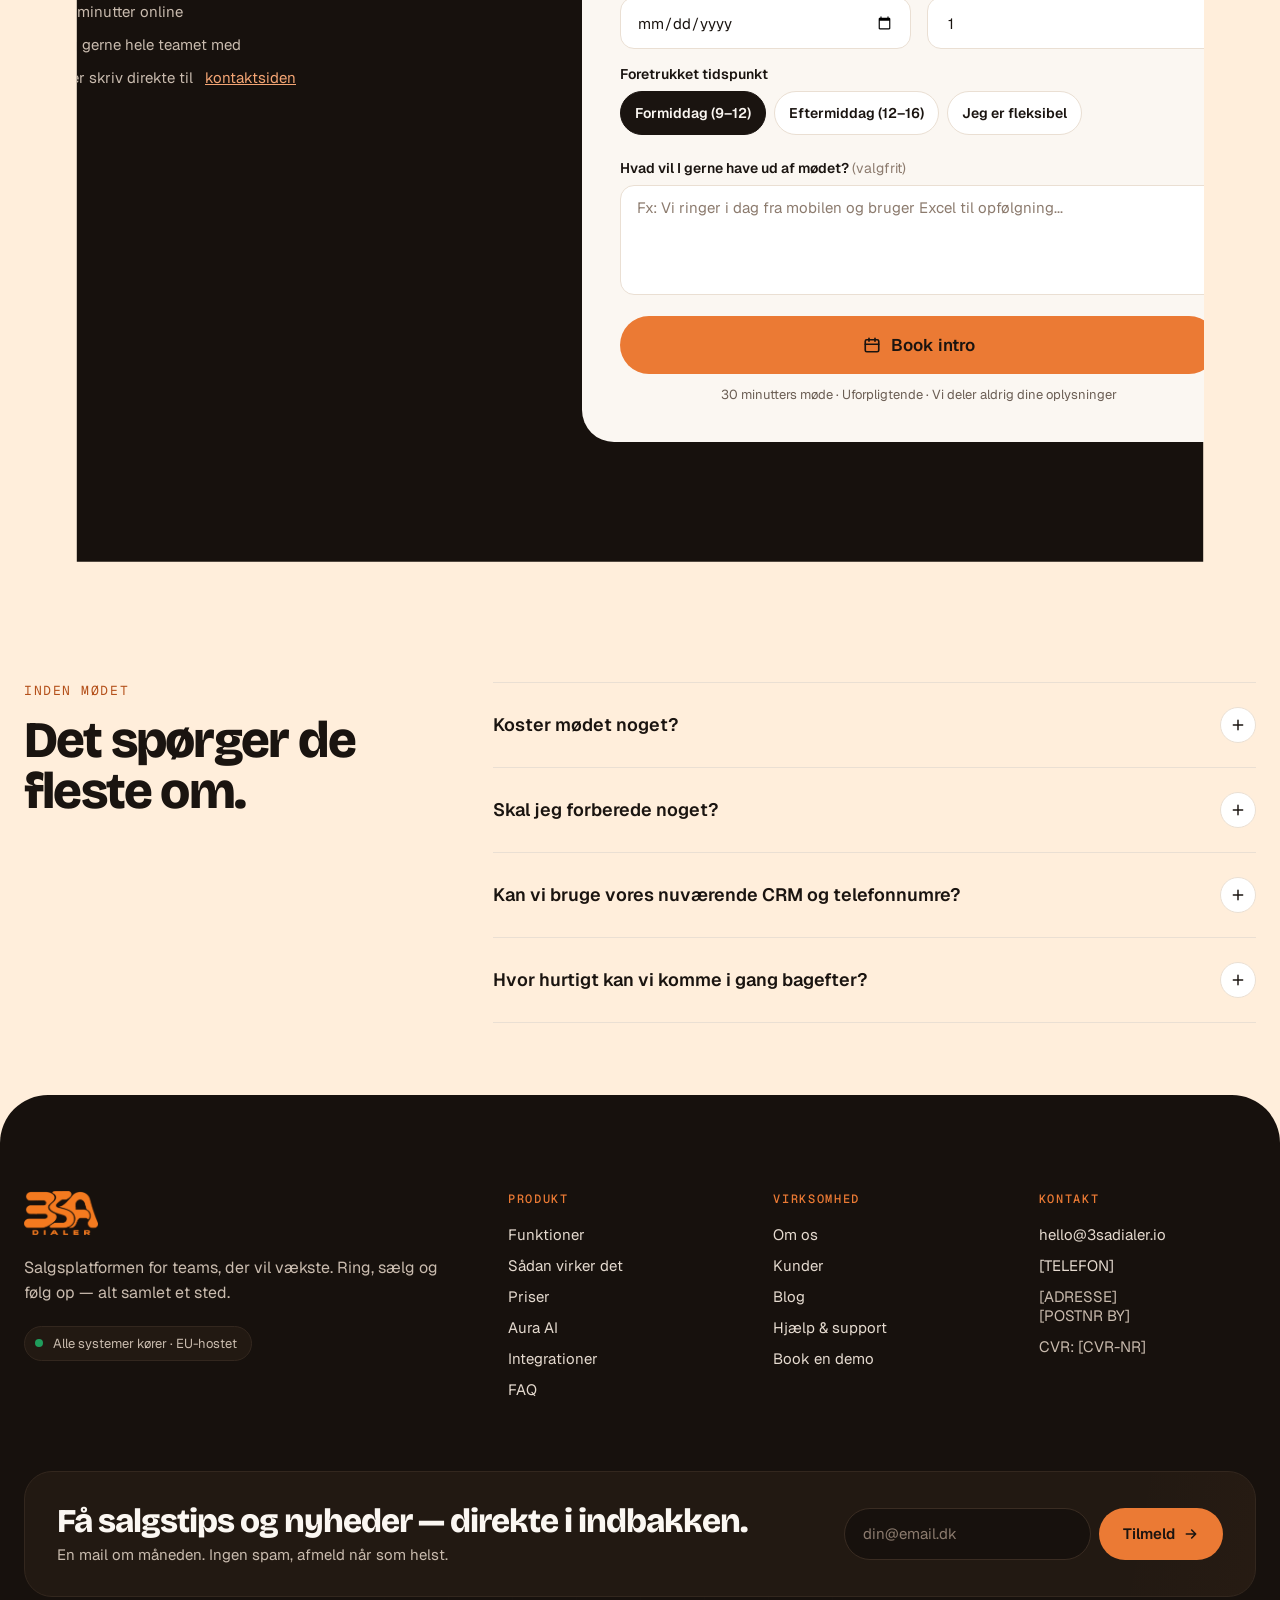
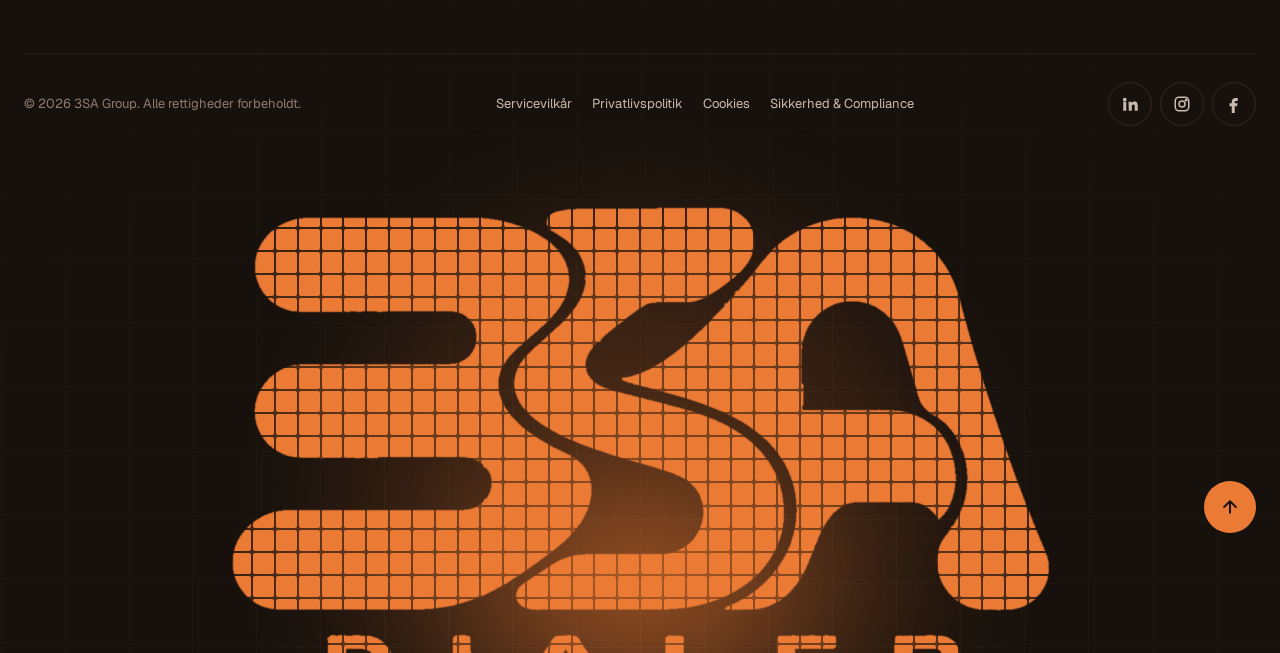
==== commit e14ca4df: "CTA-knapper peger paa app.3sadialer.io/signup med valgt pakke (plan=basic/business), Pro -> kontakt " ====
--- a/book-intro.html
+++ b/book-intro.html
@@ -34,7 +34,7 @@
 </nav>
 <div class="hd-acts">
 <a class="hd-login" href="https://app.3sadialer.io">Log ind</a>
-<a class="hd-cta" href="/#priser">Prøv gratis<svg width="16" height="16" viewBox="0 0 24 24" fill="none" stroke="currentColor" stroke-width="2.4" stroke-linecap="round" stroke-linejoin="round" aria-hidden="true"><path d="M5 12h14M13 6l6 6-6 6"></path></svg></a>
+<a class="hd-cta" href="https://app.3sadialer.io/signup">Prøv gratis<svg width="16" height="16" viewBox="0 0 24 24" fill="none" stroke="currentColor" stroke-width="2.4" stroke-linecap="round" stroke-linejoin="round" aria-hidden="true"><path d="M5 12h14M13 6l6 6-6 6"></path></svg></a>
 <button class="hd-burger" id="burger" type="button" aria-label="Åbn menu" aria-expanded="false" aria-controls="mm"><span></span><span></span><span></span></button>
 </div>
 </div>
@@ -51,7 +51,7 @@
 <li><a href="/om-os"><i>06</i>Om os<span class="arr"><svg width="16" height="16" viewBox="0 0 24 24" fill="none" stroke="currentColor" stroke-width="2.2" stroke-linecap="round" stroke-linejoin="round" aria-hidden="true"><path d="M5 12h14M13 6l6 6-6 6"></path></svg></span></a></li>
 </ul>
 <div class="mm-foot">
-<a class="mm-cta" href="/#priser">Prøv 14 dage gratis<svg width="18" height="18" viewBox="0 0 24 24" fill="none" stroke="currentColor" stroke-width="2.4" stroke-linecap="round" stroke-linejoin="round" aria-hidden="true"><path d="M5 12h14M13 6l6 6-6 6"></path></svg></a>
+<a class="mm-cta" href="https://app.3sadialer.io/signup">Prøv 14 dage gratis<svg width="18" height="18" viewBox="0 0 24 24" fill="none" stroke="currentColor" stroke-width="2.4" stroke-linecap="round" stroke-linejoin="round" aria-hidden="true"><path d="M5 12h14M13 6l6 6-6 6"></path></svg></a>
 <a class="mm-login" href="https://app.3sadialer.io">Log ind</a>
 <div class="mm-meta"><span><b>●</b> ALLE SYSTEMER KØRER</span><span>EU-HOSTET</span></div>
 </div>
@@ -72,7 +72,7 @@
 <p class="in3" style="margin: 0; font-size: clamp(18px, 1.6vw, 21px); line-height: 1.55; color: #5A4D43; max-width: 560px">Book et uforpligtende introduktionsmøde med en specialist. Vi gennemgår 3SA Dialer med udgangspunkt i jeres salg og viser helt konkret, hvordan I ringer til flere, følger op automatisk og lukker flere aftaler.</p>
 <div class="in4" style="display: flex; flex-wrap: wrap; gap: 12px">
 <a class="btn magnet" href="#book" style="display: inline-flex; align-items: center; gap: 10px; padding: 18px 28px; border-radius: 999px; background: #EB7A34; color: #1A1410; font-weight: 600; font-size: 17px; text-decoration: none; min-height: 44px"><svg width="18" height="18" viewBox="0 0 24 24" fill="none" stroke="currentColor" stroke-width="2.2" stroke-linecap="round" stroke-linejoin="round" aria-hidden="true"><rect x="3" y="5" width="18" height="16" rx="2"></rect><path d="M16 3v4M8 3v4M3 11h18"></path></svg> Book intro med en specialist</a>
-<a class="btn magnet" href="https://app.3sadialer.io" style="display: inline-flex; align-items: center; gap: 10px; padding: 18px 28px; border-radius: 999px; background: rgba(255,255,255,.7); color: #1A1410; font-weight: 600; font-size: 17px; text-decoration: none; border: 1px solid #EADFD3; min-height: 44px">Eller prøv selv 14 dage gratis</a>
+<a class="btn magnet" href="https://app.3sadialer.io/signup" style="display: inline-flex; align-items: center; gap: 10px; padding: 18px 28px; border-radius: 999px; background: rgba(255,255,255,.7); color: #1A1410; font-weight: 600; font-size: 17px; text-decoration: none; border: 1px solid #EADFD3; min-height: 44px">Eller prøv selv 14 dage gratis</a>
 </div>
 <div class="in4" style="display: flex; flex-wrap: wrap; gap: 20px; font-size: 14px; color: #6B5E54">
 <span style="display: inline-flex; align-items: center; gap: 6px"><svg width="16" height="16" viewBox="0 0 24 24" fill="none" stroke="#1F7A4D" stroke-width="2.4" stroke-linecap="round" stroke-linejoin="round" aria-hidden="true"><path d="M5 12l5 5 9-10"></path></svg>Ingen binding</span>
